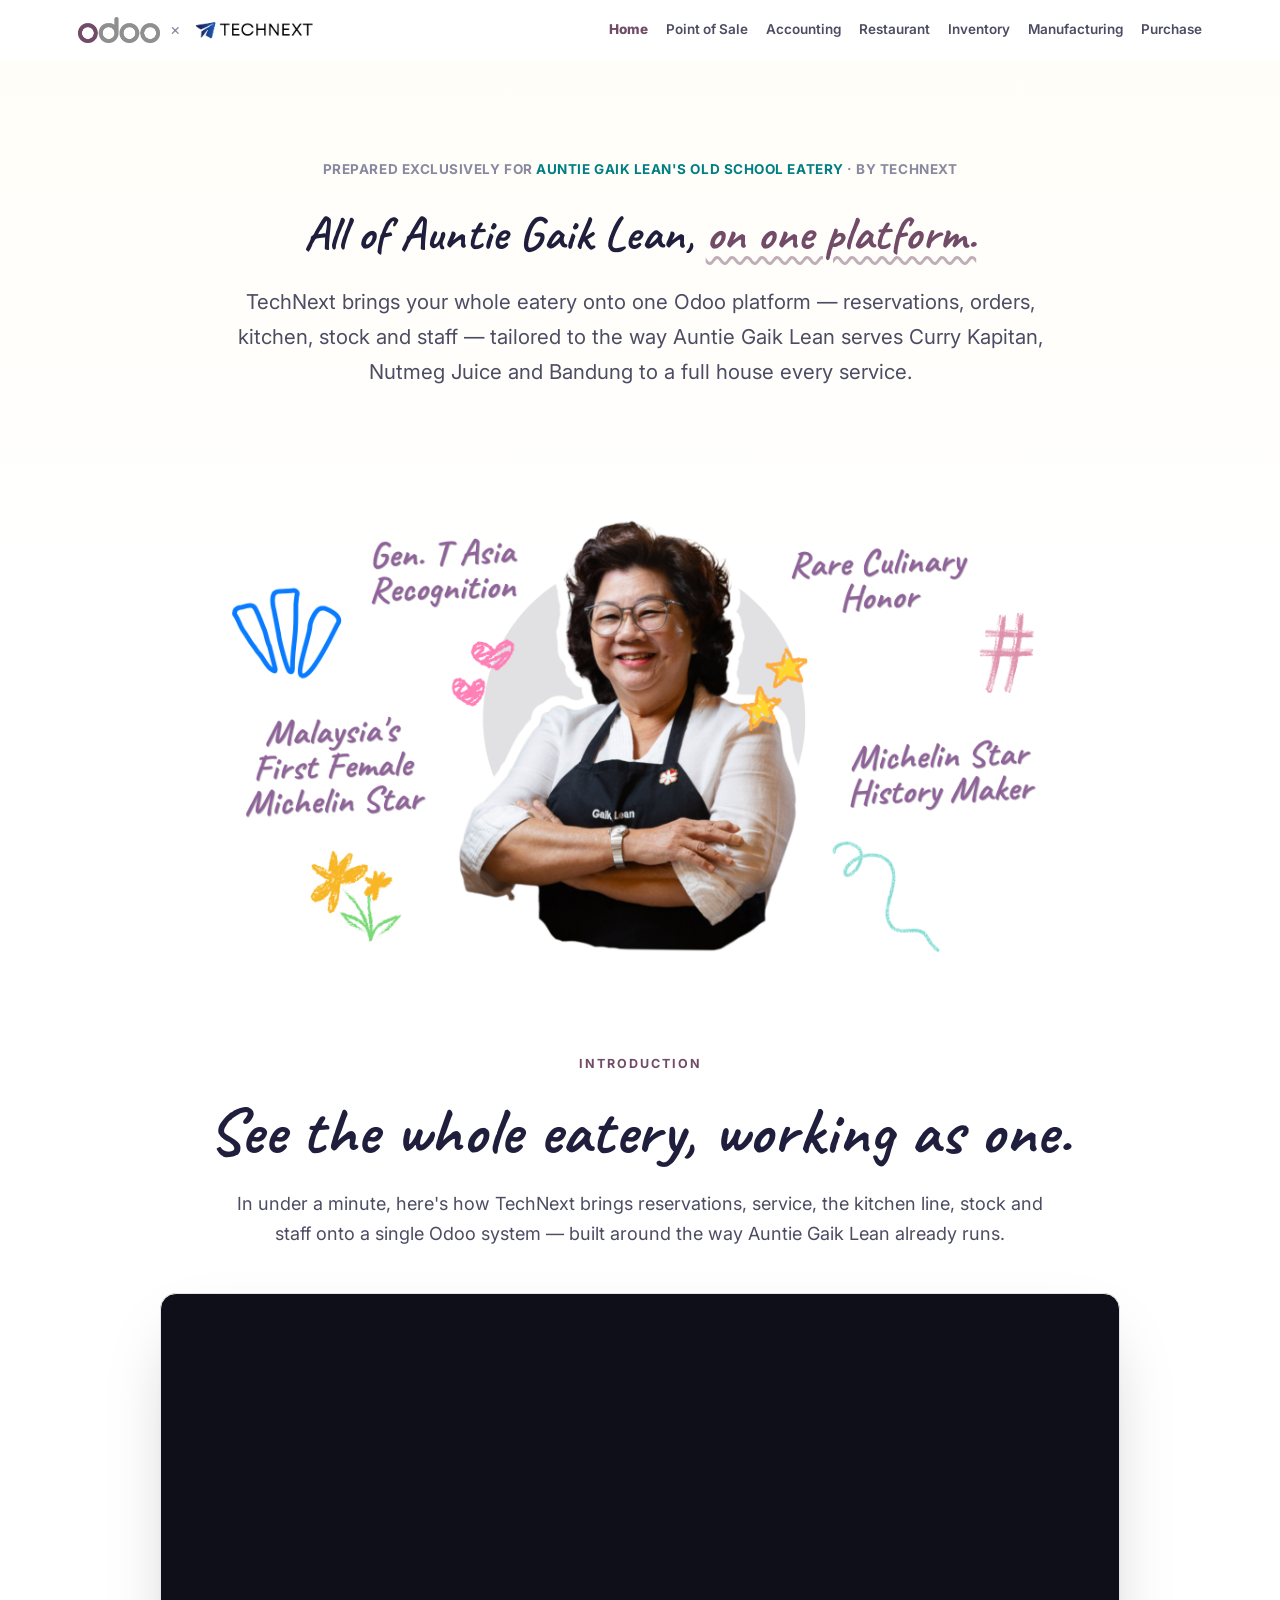
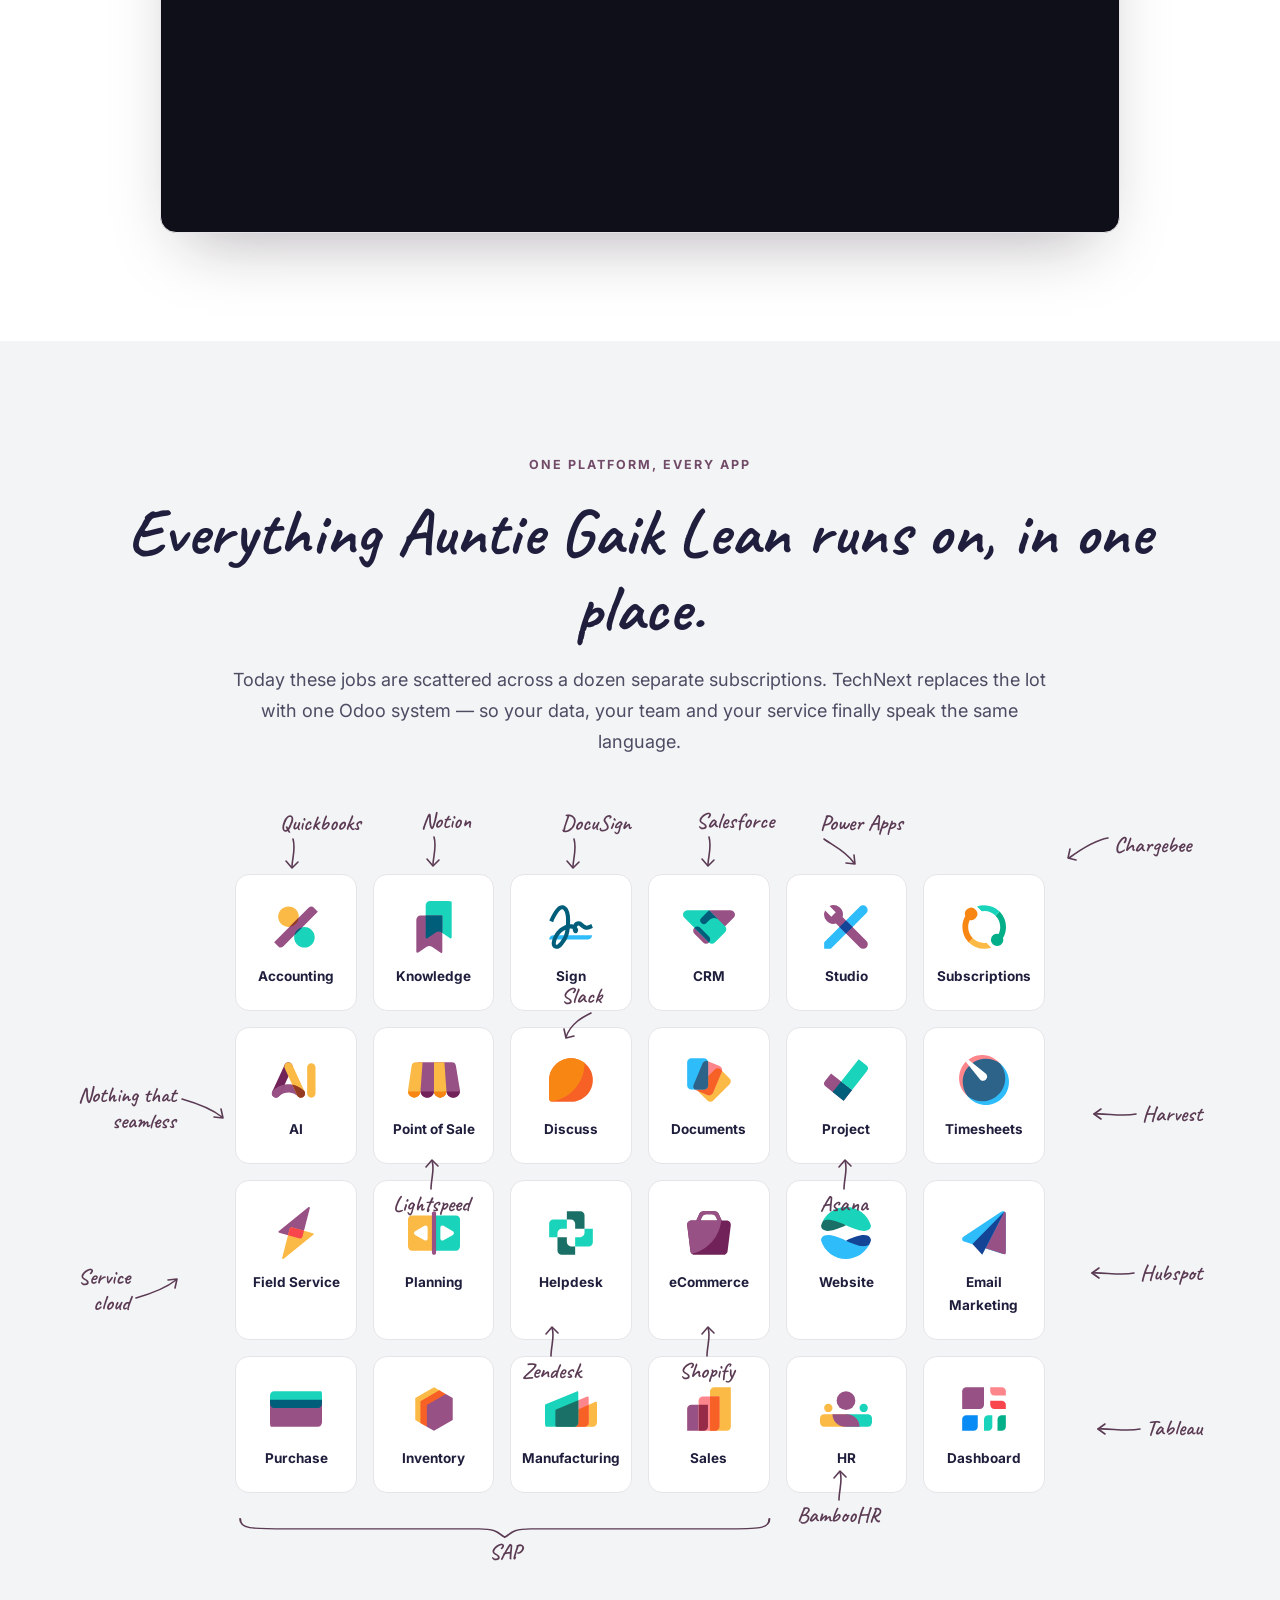
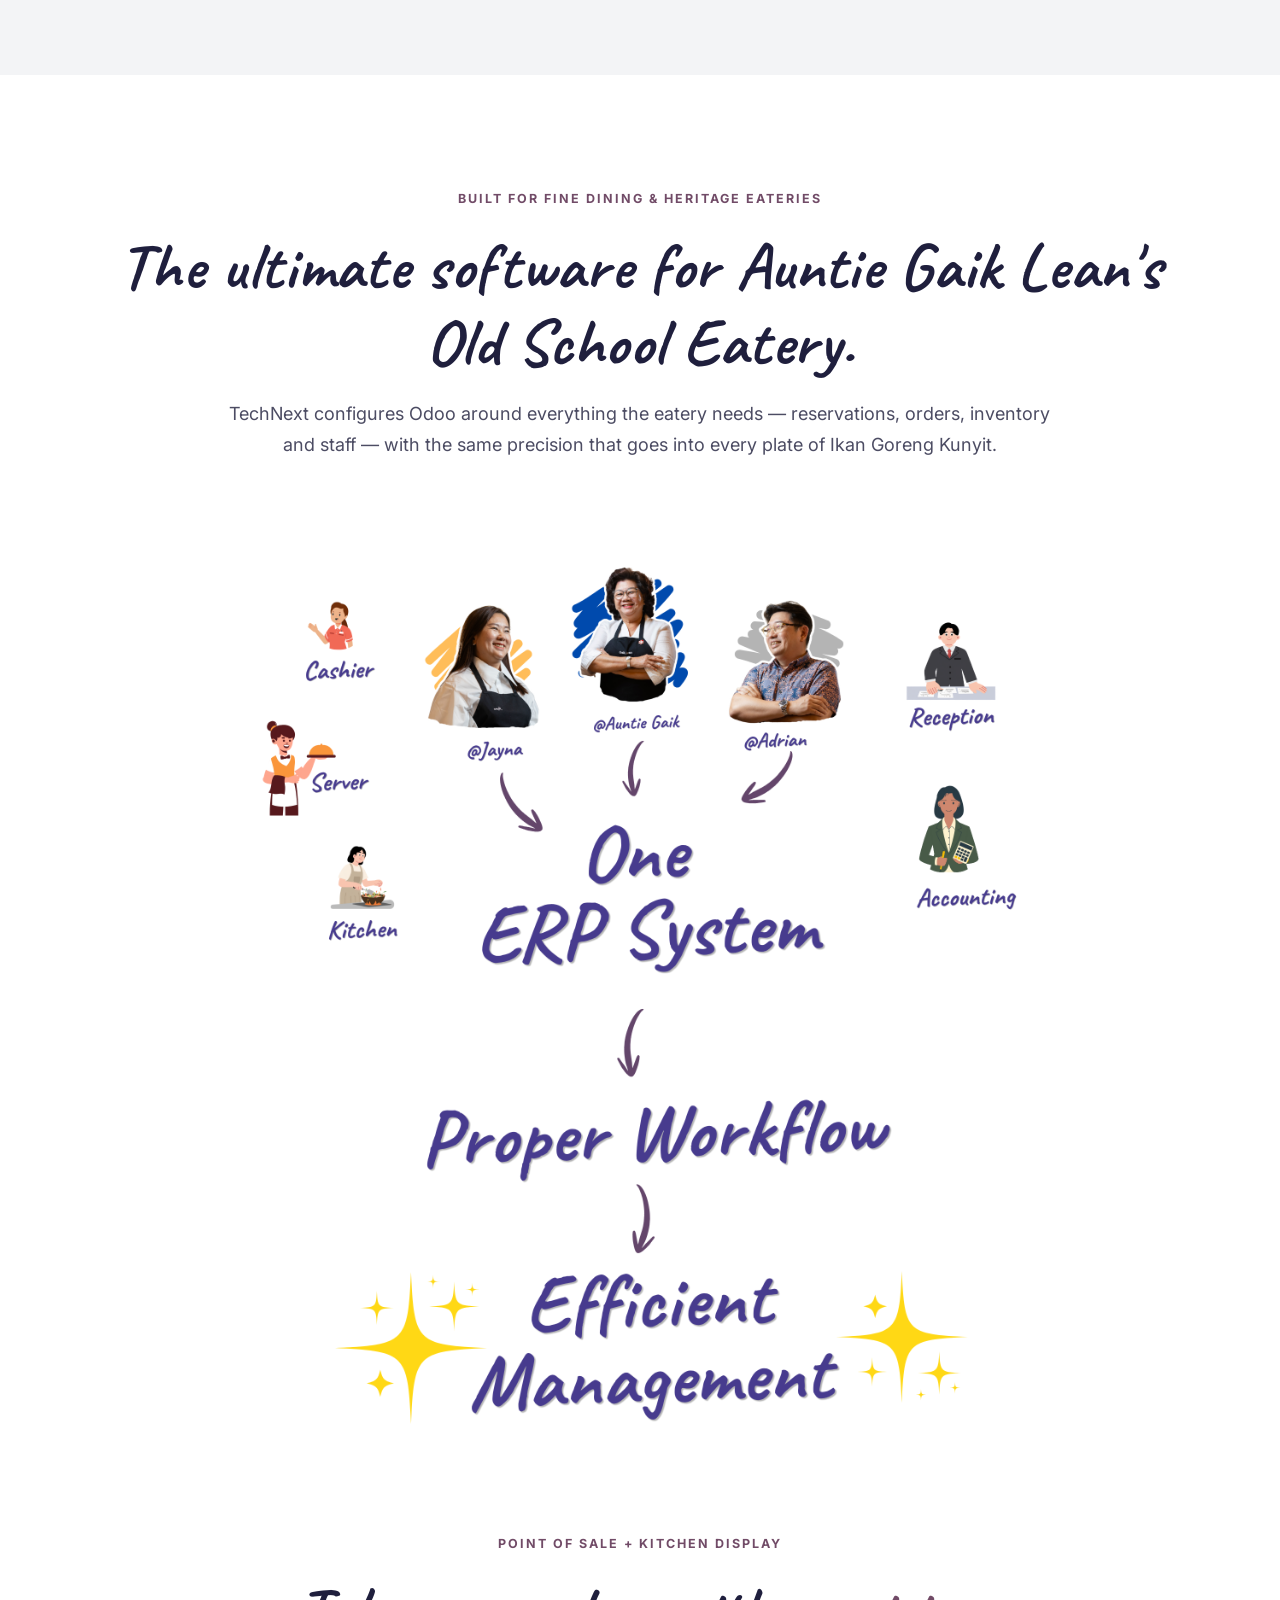
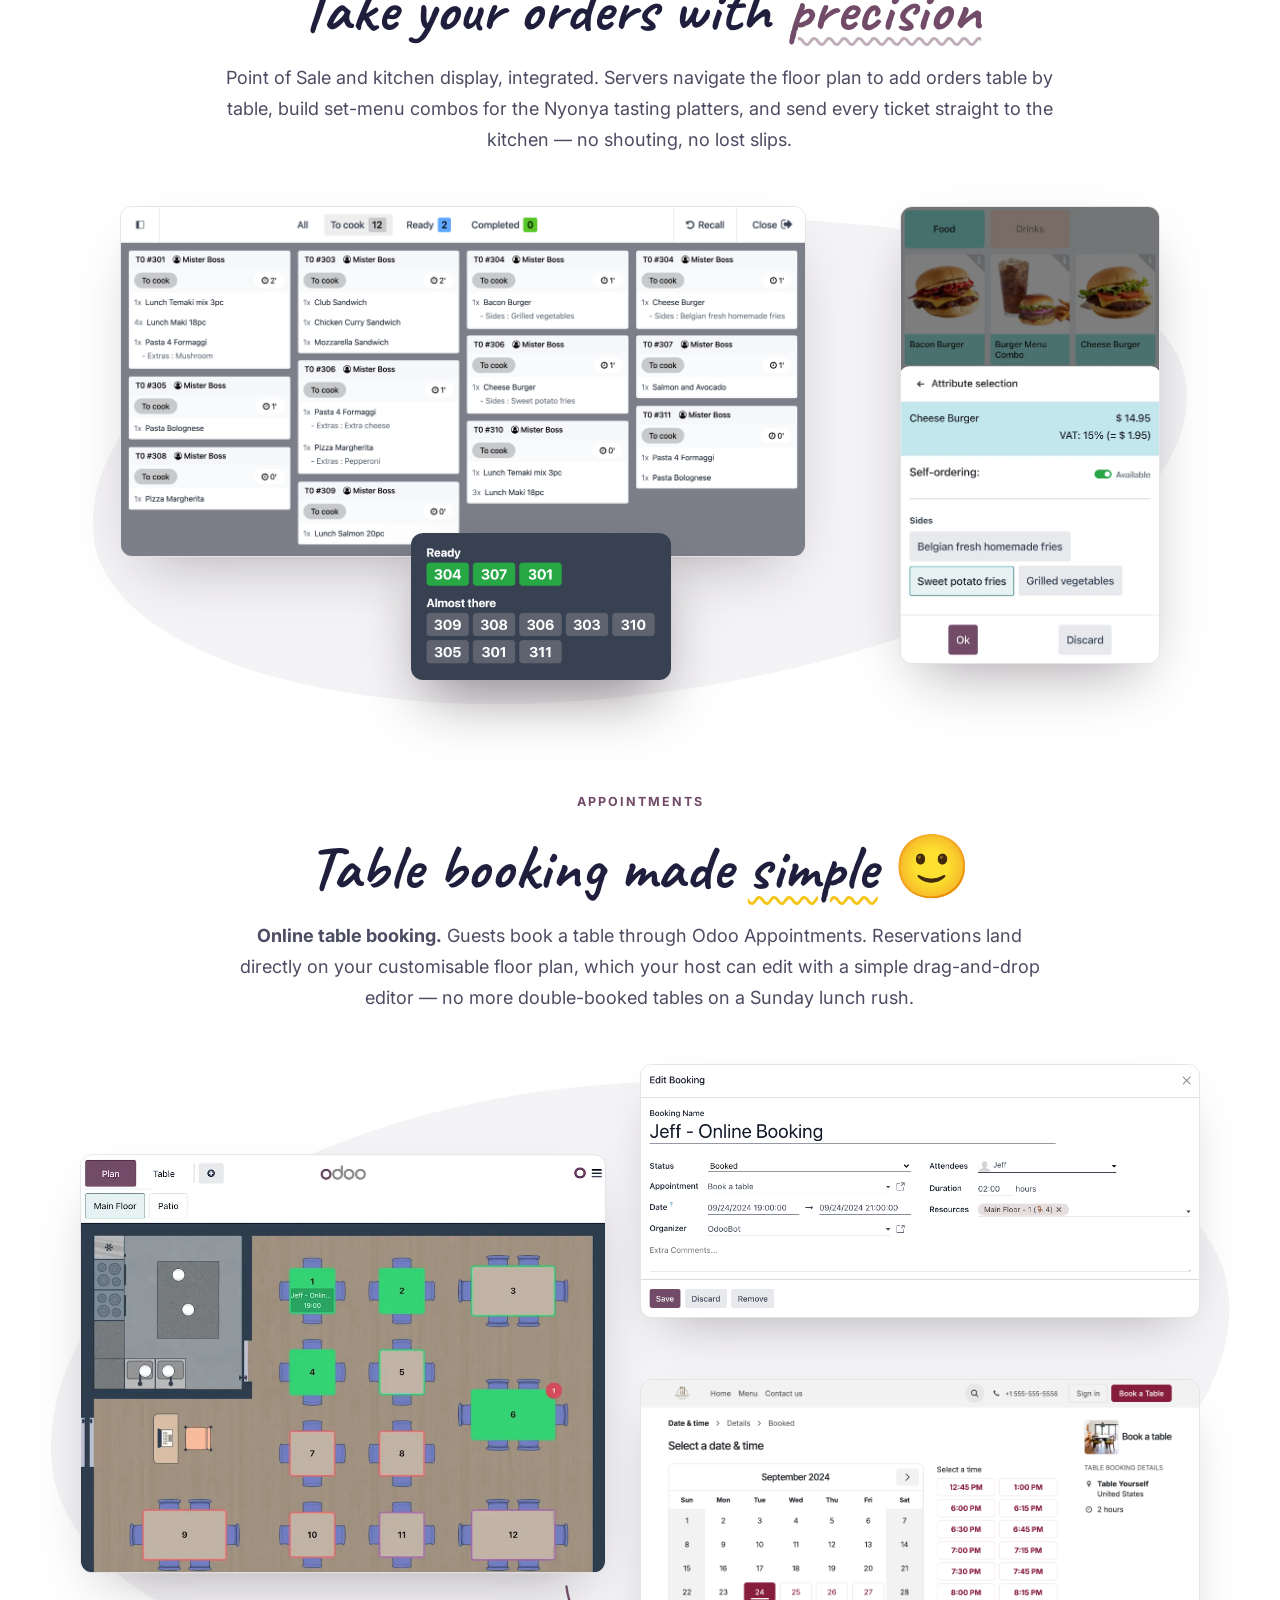
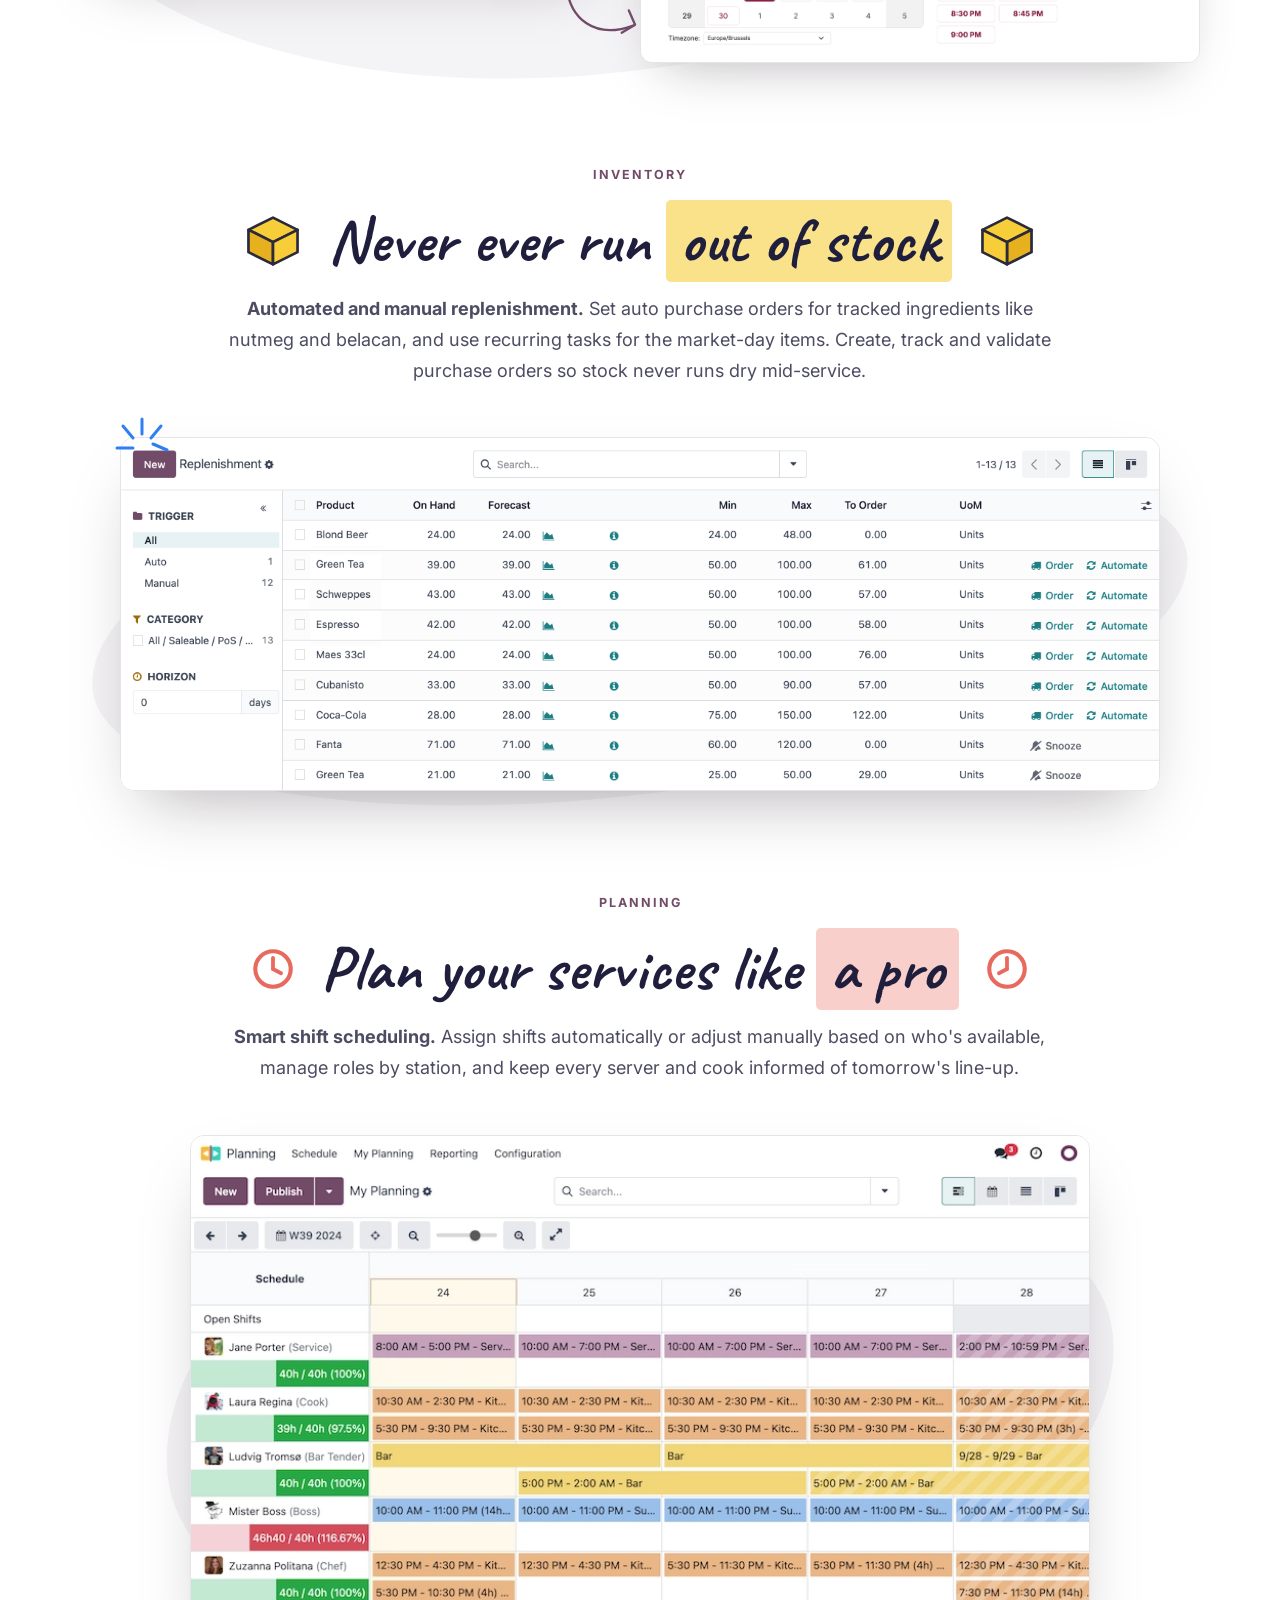
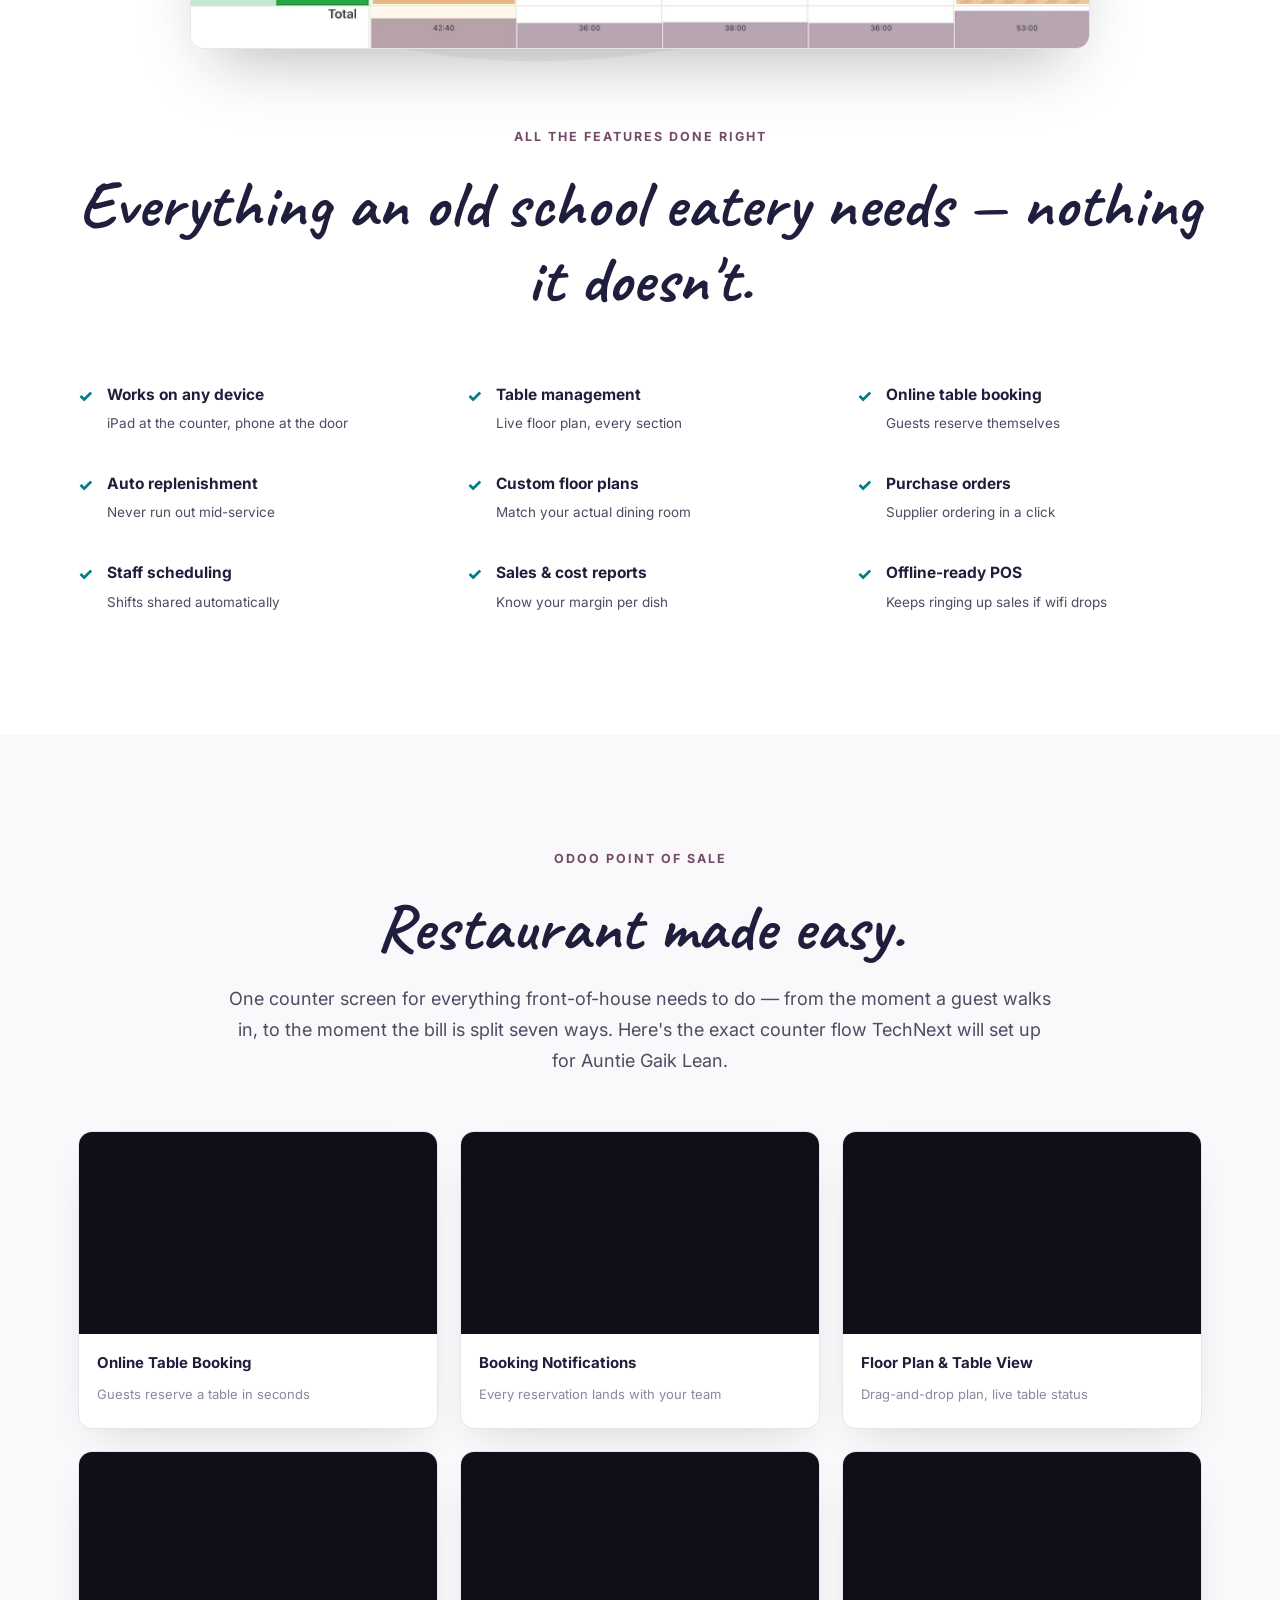
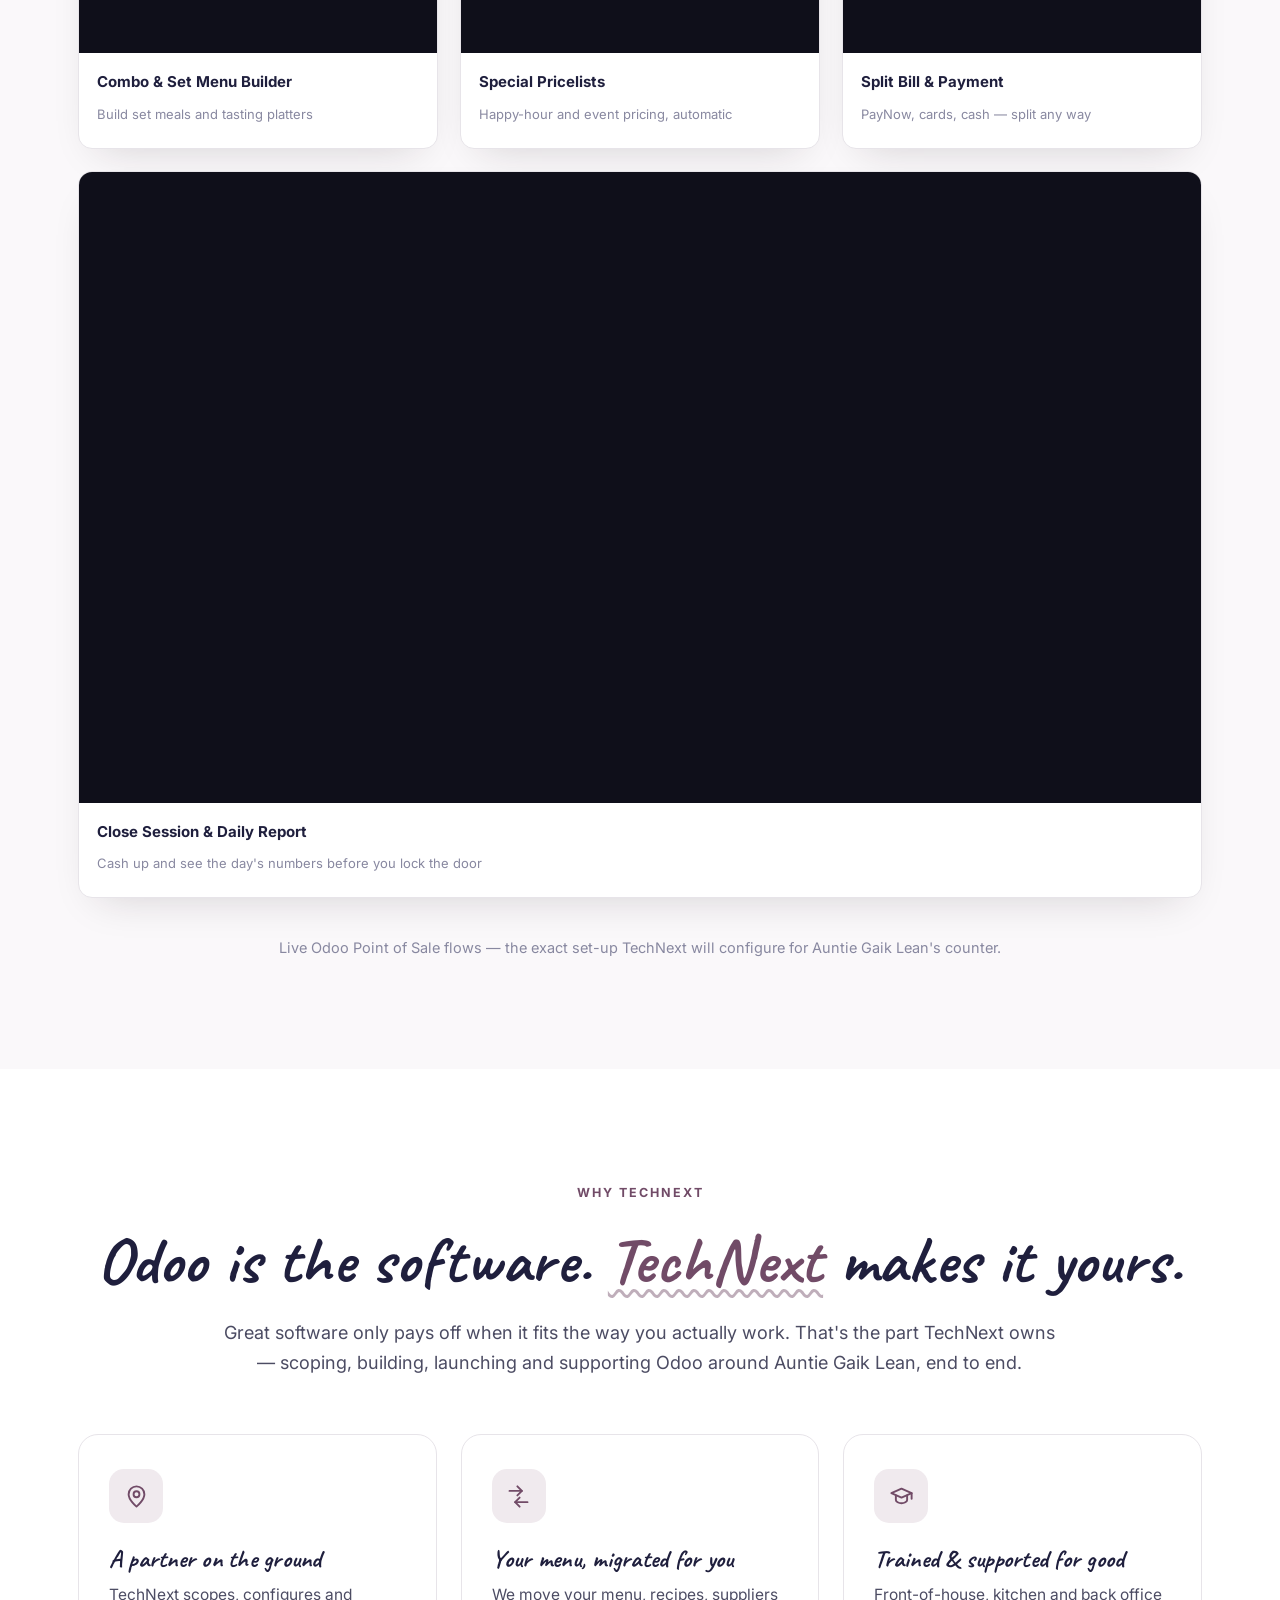
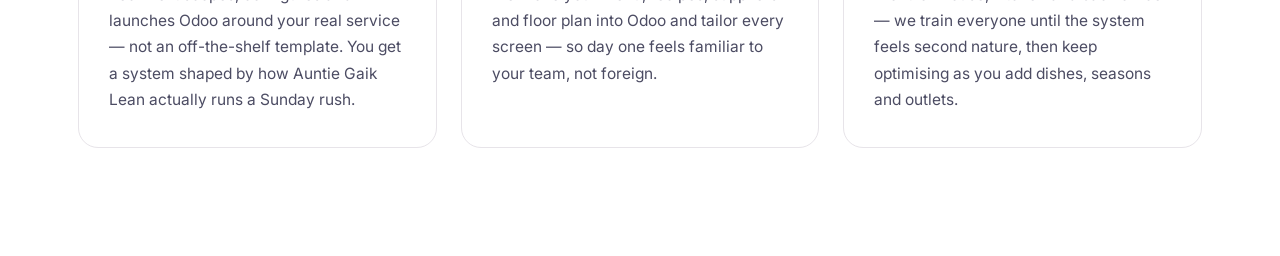
==== index.html @ 38722aa0 "Refine section placements to match odoo references - inventory: bigger picking illustrations; "Recei" ====
<!DOCTYPE html>
<html lang="en">
<head>
<meta charset="UTF-8"/>
<meta name="viewport" content="width=device-width, initial-scale=1.0"/>
<title>Auntie Gaik Lean, on Odoo — A TechNext Proposal</title>
<meta name="description" content="TechNext proposes running Auntie Gaik Lean's Old School Eatery on Odoo — reservations, POS, kitchen display, inventory, staff scheduling and accounting, on one platform."/>
<meta name="robots" content="noindex, nofollow"/>
<link rel="icon" href="data:image/svg+xml,<svg xmlns='http://www.w3.org/2000/svg' viewBox='0 0 32 32'><rect width='32' height='32' rx='6' fill='%23714B67'/><text x='16' y='22' font-size='18' font-family='sans-serif' fill='white' text-anchor='middle'>O</text></svg>">
<link rel="preconnect" href="https://fonts.googleapis.com"/>
<link rel="preconnect" href="https://fonts.gstatic.com" crossorigin/>
<link href="https://fonts.googleapis.com/css2?family=Inter:wght@400;500;600;700;800;900&family=Caveat:wght@400;600;700&display=swap" rel="stylesheet"/>
<link rel="stylesheet" href="odoo-replica.css?v=14"/>
</head>
<body>

<nav id="nav">
  <div class="nav-inner">
    <a href="#top" class="brand">
      <img class="brand-logo" src="img/logo/odoo_logo.png" alt="Odoo"/>
      <i>×</i>
      <img class="brand-logo brand-logo-tn" src="img/logo/technext_logo.png" alt="TechNext"/>
    </a>
    <div class="nav-links">
      <a href="index.html" class="active">Home</a>
      <a href="pos.html">Point of Sale</a>
      <a href="accounting.html">Accounting</a>
      <a href="restaurant.html">Restaurant</a>
      <a href="inventory.html">Inventory</a>
      <a href="manufacturing.html">Manufacturing</a>
      <a href="purchase.html">Purchase</a>
    </div>
  </div>
</nav>

<!-- ============ HERO (replica of odoo.com homepage hero) ============ -->
<header class="hero" id="top">
  <div class="container">
    <p class="prepared">Prepared exclusively for <b>Auntie Gaik Lean's Old School Eatery</b> · by TechNext</p>
    <h1>All of Auntie Gaik Lean, <span class="ink-purple">on one platform.</span></h1>
    <p class="lede">TechNext brings your whole eatery onto one Odoo platform — reservations, orders, kitchen, stock and staff — tailored to the way Auntie Gaik Lean serves Curry Kapitan, Nutmeg Juice and Bandung to a full house every service.</p>
    <div class="hero-portrait">
      <img src="img/intro/%40Jayna.png" alt="Auntie Gaik Lean — Malaysia's first female Michelin Star chef, a rare culinary honor and Gen. T Asia recognition"/>
    </div>
  </div>
</header>

<!-- ============ INTRODUCTION (autoplay video) ============ -->
<section class="intro-section" id="intro">
  <div class="container center">
    <span class="eyebrow">Introduction</span>
    <h2 class="section-h">See the whole eatery, working as one.</h2>
    <p class="section-sub center">In under a minute, here's how TechNext brings reservations, service, the kitchen line, stock and staff onto a single Odoo system — built around the way Auntie Gaik Lean already runs.</p>
    <div class="intro-video-wrap">
      <video class="pos-vid intro-video" src="video/intro.mp4" autoplay muted loop playsinline preload="metadata" aria-label="TechNext × Odoo introduction for Auntie Gaik Lean"></video>
    </div>
  </div>
</section>

<!-- ============ Odoo apps universe (own section) ============ -->
<section class="platform-apps" id="platform">
  <div class="container center">
    <span class="eyebrow">One platform, every app</span>
    <h2 class="section-h">Everything Auntie Gaik Lean runs on, in one place.</h2>
    <p class="section-sub center">Today these jobs are scattered across a dozen separate subscriptions. TechNext replaces the lot with one Odoo system — so your data, your team and your service finally speak the same language.</p>
    <div class="mega-universe">
      <!-- competitor annotations -->
      <div class="ann m-quickbooks" aria-hidden="true">
        <span class="ann-label">Quickbooks</span>
        <svg class="ann-arr" width="26" height="34" viewBox="0 0 26 34" fill="none"><path d="M13 2 C 16 12, 12 22, 12 30" stroke="currentColor" stroke-width="1.6" stroke-linecap="round"/><path d="M6 24 L12 31 L18 25" stroke="currentColor" stroke-width="1.6" stroke-linecap="round" stroke-linejoin="round"/></svg>
      </div>
      <div class="ann m-notion" aria-hidden="true">
        <span class="ann-label">Notion</span>
        <svg class="ann-arr" width="26" height="34" viewBox="0 0 26 34" fill="none"><path d="M13 2 C 16 12, 12 22, 12 30" stroke="currentColor" stroke-width="1.6" stroke-linecap="round"/><path d="M6 24 L12 31 L18 25" stroke="currentColor" stroke-width="1.6" stroke-linecap="round" stroke-linejoin="round"/></svg>
      </div>
      <div class="ann m-docusign" aria-hidden="true">
        <span class="ann-label">DocuSign</span>
        <svg class="ann-arr" width="26" height="34" viewBox="0 0 26 34" fill="none"><path d="M13 2 C 16 12, 12 22, 12 30" stroke="currentColor" stroke-width="1.6" stroke-linecap="round"/><path d="M6 24 L12 31 L18 25" stroke="currentColor" stroke-width="1.6" stroke-linecap="round" stroke-linejoin="round"/></svg>
      </div>
      <div class="ann m-salesforce" aria-hidden="true">
        <span class="ann-label">Salesforce</span>
        <svg class="ann-arr" width="26" height="34" viewBox="0 0 26 34" fill="none"><path d="M13 2 C 16 12, 12 22, 12 30" stroke="currentColor" stroke-width="1.6" stroke-linecap="round"/><path d="M6 24 L12 31 L18 25" stroke="currentColor" stroke-width="1.6" stroke-linecap="round" stroke-linejoin="round"/></svg>
      </div>
      <div class="ann m-powerapps" aria-hidden="true">
        <span class="ann-label">Power Apps</span>
        <svg class="ann-arr" width="40" height="34" viewBox="0 0 40 34" fill="none"><path d="M4 2 C 12 8, 26 14, 34 26" stroke="currentColor" stroke-width="1.6" stroke-linecap="round"/><path d="M26 26 L35 27 L34 18" stroke="currentColor" stroke-width="1.6" stroke-linecap="round" stroke-linejoin="round"/></svg>
      </div>
      <div class="ann m-chargebee" aria-hidden="true">
        <svg class="ann-arr" width="46" height="32" viewBox="0 0 46 32" fill="none"><path d="M44 6 C 32 8, 16 18, 5 26" stroke="currentColor" stroke-width="1.6" stroke-linecap="round"/><path d="M12 28 L4 26 L6 17" stroke="currentColor" stroke-width="1.6" stroke-linecap="round" stroke-linejoin="round"/></svg>
        <span class="ann-label">Chargebee</span>
      </div>

      <div class="ann m-seamless" aria-hidden="true">
        <span class="ann-label">Nothing that<br>seamless</span>
        <svg class="ann-arr" width="46" height="30" viewBox="0 0 46 30" fill="none"><path d="M2 6 C 16 10, 32 16, 42 24" stroke="currentColor" stroke-width="1.6" stroke-linecap="round"/><path d="M34 24 L43 25 L41 16" stroke="currentColor" stroke-width="1.6" stroke-linecap="round" stroke-linejoin="round"/></svg>
      </div>
      <div class="ann m-servicecloud" aria-hidden="true">
        <span class="ann-label">Service<br>cloud</span>
        <svg class="ann-arr" width="46" height="28" viewBox="0 0 46 28" fill="none"><path d="M2 22 C 16 18, 32 12, 42 4" stroke="currentColor" stroke-width="1.6" stroke-linecap="round"/><path d="M34 4 L43 3 L41 12" stroke="currentColor" stroke-width="1.6" stroke-linecap="round" stroke-linejoin="round"/></svg>
      </div>

      <div class="ann m-harvest" aria-hidden="true">
        <svg class="ann-arr" width="46" height="26" viewBox="0 0 46 26" fill="none"><path d="M44 13 C 30 16, 14 12, 2 13" stroke="currentColor" stroke-width="1.6" stroke-linecap="round"/><path d="M9 8 L2 13 L9 18" stroke="currentColor" stroke-width="1.6" stroke-linecap="round" stroke-linejoin="round"/></svg>
        <span class="ann-label">Harvest</span>
      </div>
      <div class="ann m-hubspot" aria-hidden="true">
        <svg class="ann-arr" width="46" height="26" viewBox="0 0 46 26" fill="none"><path d="M44 13 C 30 16, 14 12, 2 13" stroke="currentColor" stroke-width="1.6" stroke-linecap="round"/><path d="M9 8 L2 13 L9 18" stroke="currentColor" stroke-width="1.6" stroke-linecap="round" stroke-linejoin="round"/></svg>
        <span class="ann-label">Hubspot</span>
      </div>
      <div class="ann m-tableau" aria-hidden="true">
        <svg class="ann-arr" width="46" height="26" viewBox="0 0 46 26" fill="none"><path d="M44 13 C 30 16, 14 12, 2 13" stroke="currentColor" stroke-width="1.6" stroke-linecap="round"/><path d="M9 8 L2 13 L9 18" stroke="currentColor" stroke-width="1.6" stroke-linecap="round" stroke-linejoin="round"/></svg>
        <span class="ann-label">Tableau</span>
      </div>

      <div class="ann m-slack" aria-hidden="true">
        <span class="ann-label">Slack</span>
        <svg class="ann-arr" width="34" height="34" viewBox="0 0 34 34" fill="none"><path d="M30 4 C 22 8, 10 14, 5 28" stroke="currentColor" stroke-width="1.6" stroke-linecap="round"/><path d="M3 20 L5 29 L13 27" stroke="currentColor" stroke-width="1.6" stroke-linecap="round" stroke-linejoin="round"/></svg>
      </div>
      <div class="ann m-lightspeed" aria-hidden="true">
        <svg class="ann-arr" width="30" height="34" viewBox="0 0 30 34" fill="none"><path d="M15 32 C 15 22, 19 12, 16 4" stroke="currentColor" stroke-width="1.6" stroke-linecap="round"/><path d="M10 10 L16 3 L22 9" stroke="currentColor" stroke-width="1.6" stroke-linecap="round" stroke-linejoin="round"/></svg>
        <span class="ann-label">Lightspeed</span>
      </div>
      <div class="ann m-asana" aria-hidden="true">
        <svg class="ann-arr" width="30" height="34" viewBox="0 0 30 34" fill="none"><path d="M15 32 C 15 22, 19 12, 16 4" stroke="currentColor" stroke-width="1.6" stroke-linecap="round"/><path d="M10 10 L16 3 L22 9" stroke="currentColor" stroke-width="1.6" stroke-linecap="round" stroke-linejoin="round"/></svg>
        <span class="ann-label">Asana</span>
      </div>
      <div class="ann m-zendesk" aria-hidden="true">
        <svg class="ann-arr" width="30" height="34" viewBox="0 0 30 34" fill="none"><path d="M15 32 C 15 22, 19 12, 16 4" stroke="currentColor" stroke-width="1.6" stroke-linecap="round"/><path d="M10 10 L16 3 L22 9" stroke="currentColor" stroke-width="1.6" stroke-linecap="round" stroke-linejoin="round"/></svg>
        <span class="ann-label">Zendesk</span>
      </div>
      <div class="ann m-shopify" aria-hidden="true">
        <svg class="ann-arr" width="30" height="34" viewBox="0 0 30 34" fill="none"><path d="M15 32 C 15 22, 19 12, 16 4" stroke="currentColor" stroke-width="1.6" stroke-linecap="round"/><path d="M10 10 L16 3 L22 9" stroke="currentColor" stroke-width="1.6" stroke-linecap="round" stroke-linejoin="round"/></svg>
        <span class="ann-label">Shopify</span>
      </div>

      <div class="ann m-bamboohr" aria-hidden="true">
        <svg class="ann-arr" width="30" height="34" viewBox="0 0 30 34" fill="none"><path d="M15 32 C 15 22, 19 12, 16 4" stroke="currentColor" stroke-width="1.6" stroke-linecap="round"/><path d="M10 10 L16 3 L22 9" stroke="currentColor" stroke-width="1.6" stroke-linecap="round" stroke-linejoin="round"/></svg>
        <span class="ann-label">BambooHR</span>
      </div>
      <div class="ann m-sap" aria-hidden="true">
        <svg class="sap-brace" viewBox="0 0 420 26" fill="none" preserveAspectRatio="none"><path d="M4 2 C 4 14, 12 14, 40 14 L 190 14 C 205 14, 205 20, 210 24 C 215 20, 215 14, 230 14 L 380 14 C 408 14, 416 14, 416 2" stroke="currentColor" stroke-width="1.6" stroke-linecap="round"/></svg>
        <span class="ann-label">SAP</span>
      </div>

      <!-- 24 Odoo apps -->
      <div class="mega-grid">
        <div class="app-tile"><img src="img/odoo-live/icons/accountant.svg" alt=""/><span>Accounting</span></div>
        <div class="app-tile"><img src="img/odoo-live/icons/knowledge.svg" alt=""/><span>Knowledge</span></div>
        <div class="app-tile"><img src="img/odoo-live/icons/sign.svg" alt=""/><span>Sign</span></div>
        <div class="app-tile"><img src="img/odoo-live/icons/crm.svg" alt=""/><span>CRM</span></div>
        <div class="app-tile"><img src="img/odoo-live/icons/web_studio.svg" alt=""/><span>Studio</span></div>
        <div class="app-tile"><img src="img/odoo-live/icons/sale_subscription.svg" alt=""/><span>Subscriptions</span></div>

        <div class="app-tile"><img src="img/odoo-live/icons/ai_app.svg" alt=""/><span>AI</span></div>
        <div class="app-tile"><img src="img/odoo-live/icons/point_of_sale.svg" alt=""/><span>Point of Sale</span></div>
        <div class="app-tile"><img src="img/odoo-live/icons/mail.svg" alt=""/><span>Discuss</span></div>
        <div class="app-tile"><img src="img/odoo-live/icons/documents.svg" alt=""/><span>Documents</span></div>
        <div class="app-tile"><img src="img/odoo-live/icons/project.svg" alt=""/><span>Project</span></div>
        <div class="app-tile"><img src="img/odoo-live/icons/hr_timesheet.svg" alt=""/><span>Timesheets</span></div>

        <div class="app-tile"><img src="img/odoo-live/icons/industry_fsm.svg" alt=""/><span>Field Service</span></div>
        <div class="app-tile"><img src="img/odoo-live/icons/planning.svg" alt=""/><span>Planning</span></div>
        <div class="app-tile"><img src="img/odoo-live/icons/helpdesk.svg" alt=""/><span>Helpdesk</span></div>
        <div class="app-tile"><img src="img/odoo-live/icons/website_sale.svg" alt=""/><span>eCommerce</span></div>
        <div class="app-tile"><img src="img/odoo-live/icons/website.svg" alt=""/><span>Website</span></div>
        <div class="app-tile"><img src="img/odoo-live/icons/mass_mailing.svg" alt=""/><span>Email Marketing</span></div>

        <div class="app-tile"><img src="img/odoo-live/icons/purchase.svg" alt=""/><span>Purchase</span></div>
        <div class="app-tile"><img src="img/odoo-live/icons/stock.svg" alt=""/><span>Inventory</span></div>
        <div class="app-tile"><img src="img/odoo-live/icons/mrp.svg" alt=""/><span>Manufacturing</span></div>
        <div class="app-tile"><img src="img/odoo-live/icons/sale.svg" alt=""/><span>Sales</span></div>
        <div class="app-tile"><img src="img/odoo-live/icons/hr.svg" alt=""/><span>HR</span></div>
        <div class="app-tile"><img src="img/odoo-live/icons/spreadsheet_dashboard.svg" alt=""/><span>Dashboard</span></div>
      </div>
    </div>
  </div>
</section>

<!-- ============ INDUSTRY FEATURE ROWS (replica of odoo.com/industries/fine-dining-restaurant) ============ -->
<section id="industry">
  <div class="container">
    <div class="center" style="margin-bottom:64px">
      <span class="eyebrow">Built for fine dining &amp; heritage eateries</span>
      <h2 class="section-h">The ultimate software for Auntie Gaik Lean's Old School Eatery.</h2>
      <p class="section-sub center">TechNext configures Odoo around everything the eatery needs — reservations, orders, inventory and staff — with the same precision that goes into every plate of Ikan Goreng Kunyit.</p>
    </div>

    <div class="intro-figures">
      <figure class="intro-frame"><img src="img/IMAGE%20NEW/2.png?v=3" alt="Every role — cashier, server, kitchen, reception, accounting and the owners — feeds into one ERP system"/></figure>
      <figure class="intro-frame"><img src="img/IMAGE%20NEW/3.png?v=2" alt="Proper workflow leads to efficient management"/></figure>
    </div>
  </div>

  <div class="container center pos-orders">
    <span class="eyebrow">Point of Sale + Kitchen Display</span>
    <h2>Take your orders with <span class="ink-purple">precision</span></h2>
    <p class="section-sub center">Point of Sale and kitchen display, integrated. Servers navigate the floor plan to add orders table by table, build set-menu combos for the Nyonya tasting platters, and send every ticket straight to the kitchen — no shouting, no lost slips.</p>
    <div class="pos-showcase">
      <img class="pos-main" src="img/odoo-live/take-orders-3.webp" alt="Odoo kitchen display showing live order tickets"/>
      <img class="pos-side" src="img/odoo-live/take-orders-1.webp" alt="Odoo self-ordering attribute selection screen"/>
      <img class="pos-float" src="img/odoo-live/take-orders-2.webp" alt="Odoo order status board — ready and almost there"/>
    </div>
  </div>

  <div class="container center tb-feature">
    <span class="eyebrow">Appointments</span>
    <h2>Table booking made <span class="ink-yellow">simple</span> 🙂</h2>
    <p class="section-sub center"><b>Online table booking.</b> Guests book a table through Odoo Appointments. Reservations land directly on your customisable floor plan, which your host can edit with a simple drag-and-drop editor — no more double-booked tables on a Sunday lunch rush.</p>
    <div class="tb-showcase">
      <img class="tb-plan" src="img/odoo-live/table-booking.webp" alt="Odoo floor plan showing reserved tables"/>
      <img class="tb-edit" src="img/odoo-live/table-booking-1.webp" alt="Odoo Edit Booking dialog"/>
      <img class="tb-cal" src="img/odoo-live/table-booking-2.webp" alt="Odoo online booking — select a date and time"/>
      <svg class="tb-arrow" viewBox="0 0 92 72" fill="none" stroke="currentColor" stroke-width="2.6" stroke-linecap="round" stroke-linejoin="round" aria-hidden="true">
        <path d="M5 6 C 9 42, 36 66, 80 50"/>
        <path d="M67 58 L 82 49 L 75 33"/>
      </svg>
    </div>
  </div>

  <div class="container center inv-feature">
    <span class="eyebrow">Inventory</span>
    <h2 class="inv-head">
      <svg class="inv-ic" viewBox="0 0 52 50" fill="none" aria-hidden="true">
        <path d="M26 4 L48 15 L26 26 L4 15 Z" fill="#F7CE3A" stroke="#2A2A3A" stroke-width="2.4" stroke-linejoin="round"/>
        <path d="M4 15 L4 35 L26 46 L26 26 Z" fill="#E6B01F" stroke="#2A2A3A" stroke-width="2.4" stroke-linejoin="round"/>
        <path d="M48 15 L48 35 L26 46 L26 26 Z" fill="#F7CE3A" stroke="#2A2A3A" stroke-width="2.4" stroke-linejoin="round"/>
      </svg>
      <span>Never ever run <span class="mark-yellow">out of stock</span></span>
      <svg class="inv-ic flip" viewBox="0 0 52 50" fill="none" aria-hidden="true">
        <path d="M26 4 L48 15 L26 26 L4 15 Z" fill="#F7CE3A" stroke="#2A2A3A" stroke-width="2.4" stroke-linejoin="round"/>
        <path d="M4 15 L4 35 L26 46 L26 26 Z" fill="#E6B01F" stroke="#2A2A3A" stroke-width="2.4" stroke-linejoin="round"/>
        <path d="M48 15 L48 35 L26 46 L26 26 Z" fill="#F7CE3A" stroke="#2A2A3A" stroke-width="2.4" stroke-linejoin="round"/>
      </svg>
    </h2>
    <p class="section-sub center"><b>Automated and manual replenishment.</b> Set auto purchase orders for tracked ingredients like nutmeg and belacan, and use recurring tasks for the market-day items. Create, track and validate purchase orders so stock never runs dry mid-service.</p>
    <div class="inv-showcase">
      <svg class="inv-spark" viewBox="0 0 60 60" fill="none" stroke="currentColor" stroke-width="3" stroke-linecap="round" aria-hidden="true">
        <path d="M30 6 V21"/>
        <path d="M11 13 L21 25"/>
        <path d="M5 35 H21"/>
        <path d="M49 13 L39 25"/>
        <path d="M55 37 L41 31"/>
      </svg>
      <img src="img/odoo-live/inventory.webp" alt="Odoo replenishment dashboard showing on-hand, forecast and reorder levels"/>
    </div>
  </div>

  <div class="container center plan-feature">
    <span class="eyebrow">Planning</span>
    <h2 class="plan-head">
      <svg class="plan-ic" viewBox="0 0 44 44" fill="none" stroke="currentColor" aria-hidden="true">
        <circle cx="22" cy="22" r="15" fill="#fff" stroke-width="3.5"/>
        <path d="M22 22 V12.5" stroke-width="3.2" stroke-linecap="round"/>
        <path d="M22 22 L28.8 25.6" stroke-width="3.2" stroke-linecap="round"/>
      </svg>
      <span>Plan your services like <span class="mark-coral">a pro</span></span>
      <svg class="plan-ic flip" viewBox="0 0 44 44" fill="none" stroke="currentColor" aria-hidden="true">
        <circle cx="22" cy="22" r="15" fill="#fff" stroke-width="3.5"/>
        <path d="M22 22 V12.5" stroke-width="3.2" stroke-linecap="round"/>
        <path d="M22 22 L28.8 25.6" stroke-width="3.2" stroke-linecap="round"/>
      </svg>
    </h2>
    <p class="section-sub center"><b>Smart shift scheduling.</b> Assign shifts automatically or adjust manually based on who's available, manage roles by station, and keep every server and cook informed of tomorrow's line-up.</p>
    <div class="plan-showcase">
      <img src="img/odoo-live/staff-scheduling.webp" alt="Odoo staff planning gantt for the week"/>
    </div>
  </div>

  <div class="container center feature-list-wrap">
    <span class="eyebrow">All the features done right</span>
    <h2 class="section-h">Everything an old school eatery needs — nothing it doesn't.</h2>
    <div class="check-grid">
      <div class="check-item">✓<div><b>Works on any device</b><span>iPad at the counter, phone at the door</span></div></div>
      <div class="check-item">✓<div><b>Table management</b><span>Live floor plan, every section</span></div></div>
      <div class="check-item">✓<div><b>Online table booking</b><span>Guests reserve themselves</span></div></div>
      <div class="check-item">✓<div><b>Auto replenishment</b><span>Never run out mid-service</span></div></div>
      <div class="check-item">✓<div><b>Custom floor plans</b><span>Match your actual dining room</span></div></div>
      <div class="check-item">✓<div><b>Purchase orders</b><span>Supplier ordering in a click</span></div></div>
      <div class="check-item">✓<div><b>Staff scheduling</b><span>Shifts shared automatically</span></div></div>
      <div class="check-item">✓<div><b>Sales &amp; cost reports</b><span>Know your margin per dish</span></div></div>
      <div class="check-item">✓<div><b>Offline-ready POS</b><span>Keeps ringing up sales if wifi drops</span></div></div>
    </div>
  </div>
</section>

<!-- ============ RESTAURANT MADE EASY — POS section (new, 7 placeholders) ============ -->
<section class="pos-section" id="pos">
  <div class="container">
    <div class="center" style="margin-bottom:20px">
      <span class="eyebrow">Odoo Point of Sale</span>
      <h2 class="section-h">Restaurant made easy.</h2>
      <p class="section-sub center">One counter screen for everything front-of-house needs to do — from the moment a guest walks in, to the moment the bill is split seven ways. Here's the exact counter flow TechNext will set up for Auntie Gaik Lean.</p>
    </div>

    <div class="pos-grid">
      <figure class="pos-card">
        <video class="pos-vid" src="video/online%20table%20booking.mp4" muted loop playsinline preload="metadata" aria-label="Online table booking demo"></video>
        <figcaption><b>Online Table Booking</b><span>Guests reserve a table in seconds</span></figcaption>
      </figure>
      <figure class="pos-card">
        <video class="pos-vid" src="video/table%20booking%20notification.mp4" muted loop playsinline preload="metadata" aria-label="Table booking notification demo"></video>
        <figcaption><b>Booking Notifications</b><span>Every reservation lands with your team</span></figcaption>
      </figure>
      <figure class="pos-card">
        <video class="pos-vid" src="video/responsive%20flor%20plan.mp4" muted loop playsinline preload="metadata" aria-label="Responsive floor plan demo"></video>
        <figcaption><b>Floor Plan &amp; Table View</b><span>Drag-and-drop plan, live table status</span></figcaption>
      </figure>
      <figure class="pos-card">
        <video class="pos-vid" src="video/product%20combo.mp4" muted loop playsinline preload="metadata" aria-label="Product combo builder demo"></video>
        <figcaption><b>Combo &amp; Set Menu Builder</b><span>Build set meals and tasting platters</span></figcaption>
      </figure>
      <figure class="pos-card">
        <video class="pos-vid" src="video/special%20pricelist.mp4" muted loop playsinline preload="metadata" aria-label="Special pricelist demo"></video>
        <figcaption><b>Special Pricelists</b><span>Happy-hour and event pricing, automatic</span></figcaption>
      </figure>
      <figure class="pos-card">
        <video class="pos-vid" src="video/split%20bill.mp4" muted loop playsinline preload="metadata" aria-label="Split bill demo"></video>
        <figcaption><b>Split Bill &amp; Payment</b><span>PayNow, cards, cash — split any way</span></figcaption>
      </figure>
      <figure class="pos-card pos-card-wide">
        <video class="pos-vid" src="video/close%20session.mp4" muted loop playsinline preload="metadata" aria-label="Close session and daily report demo"></video>
        <figcaption><b>Close Session &amp; Daily Report</b><span>Cash up and see the day's numbers before you lock the door</span></figcaption>
      </figure>
    </div>
    <p class="apps-note">Live Odoo Point of Sale flows — the exact set-up TechNext will configure for Auntie Gaik Lean's counter.</p>
  </div>
</section>

<!-- ============ WHY TECHNEXT (the implementation partner's value) ============ -->
<section class="why" id="why">
  <div class="container">
    <div class="center" style="margin-bottom:56px">
      <span class="eyebrow">Why TechNext</span>
      <h2 class="section-h">Odoo is the software. <span class="ink-purple">TechNext</span> makes it yours.</h2>
      <p class="section-sub center">Great software only pays off when it fits the way you actually work. That's the part TechNext owns — scoping, building, launching and supporting Odoo around Auntie Gaik Lean, end to end.</p>
    </div>
    <div class="why-grid">
      <div class="why-card">
        <span class="why-ic" aria-hidden="true">
          <svg viewBox="0 0 24 24" fill="none" stroke="currentColor" stroke-width="1.7" stroke-linecap="round" stroke-linejoin="round"><path d="M12 21s7-5.7 7-11a7 7 0 1 0-14 0c0 5.3 7 11 7 11z"/><circle cx="12" cy="10" r="2.6"/></svg>
        </span>
        <h3>A partner on the ground</h3>
        <p>TechNext scopes, configures and launches Odoo around your real service — not an off-the-shelf template. You get a system shaped by how Auntie Gaik Lean actually runs a Sunday rush.</p>
      </div>
      <div class="why-card">
        <span class="why-ic" aria-hidden="true">
          <svg viewBox="0 0 24 24" fill="none" stroke="currentColor" stroke-width="1.7" stroke-linecap="round" stroke-linejoin="round"><path d="M4 7h11"/><path d="M11 3l4 4-4 4"/><path d="M20 17H9"/><path d="M13 13l-4 4 4 4"/></svg>
        </span>
        <h3>Your menu, migrated for you</h3>
        <p>We move your menu, recipes, suppliers and floor plan into Odoo and tailor every screen — so day one feels familiar to your team, not foreign.</p>
      </div>
      <div class="why-card">
        <span class="why-ic" aria-hidden="true">
          <svg viewBox="0 0 24 24" fill="none" stroke="currentColor" stroke-width="1.7" stroke-linecap="round" stroke-linejoin="round"><path d="M3 9l9-4 9 4-9 4-9-4z"/><path d="M7 11v4c0 1.6 2.5 3 5 3s5-1.4 5-3v-4"/><path d="M21 9v5"/></svg>
        </span>
        <h3>Trained &amp; supported for good</h3>
        <p>Front-of-house, kitchen and back office — we train everyone until the system feels second nature, then keep optimising as you add dishes, seasons and outlets.</p>
      </div>
    </div>
  </div>
</section>

<!-- ============ Floating video preview modal ============ -->
<div class="video-modal" id="video-modal" aria-hidden="true">
  <button class="video-modal-close" id="video-modal-close" aria-label="Close preview">&times;</button>
  <div class="video-modal-inner">
    <video id="video-modal-player" controls playsinline></video>
  </div>
</div>

<script src="odoo-replica.js?v=14"></script>
</body>
</html>
---- odoo-replica.css ----
/* ============ Odoo visual system — fresh build for Auntie Gaik Lean proposal ============ */
:root{
  --purple:#714B67;
  --purple-dark:#5B3B54;
  --purple-light:#F0EAEE;
  --teal:#017E84;
  --yellow:#F5C518;
  --coral:#E8695D;
  --ink:#1F1F3D;
  --body:#4C4C63;
  --muted:#8888A0;
  --line:#E7E4E9;
  --bg-alt:#FAF8FA;
  --radius-lg:20px;
  --radius-md:14px;
  --shadow:0 30px 70px -20px rgba(31,20,30,.18);
  --maxw:1180px;
}
*{margin:0;padding:0;box-sizing:border-box}
html{scroll-behavior:smooth}
body{font-family:'Inter',system-ui,-apple-system,sans-serif;color:var(--body);background:#fff;font-size:17px;line-height:1.7;-webkit-font-smoothing:antialiased}
img{max-width:100%;display:block}
a{color:inherit;text-decoration:none}
h1,h2,h3{color:var(--ink);font-family:'Caveat',cursive;font-weight:700;line-height:1.15;letter-spacing:.01em}
.container{max-width:var(--maxw);margin:0 auto;padding:0 28px}
section{padding:108px 0}
.center{text-align:center}
.ink-purple{color:var(--purple);text-decoration:underline wavy;text-decoration-color:rgba(113,75,103,.45);text-underline-offset:7px;text-decoration-thickness:2.5px}
.eyebrow{display:inline-block;font-size:12.5px;font-weight:700;letter-spacing:.16em;text-transform:uppercase;color:var(--purple);margin-bottom:20px}
.section-h{font-size:clamp(2.5rem,4.8vw,3.7rem);margin-bottom:18px;max-width:20em;margin-left:auto;margin-right:auto}
.section-sub{font-size:1.15rem;max-width:46em;margin:0 auto;color:var(--body)}

/* buttons */
.btn{display:inline-flex;align-items:center;gap:10px;font-weight:700;font-size:15.5px;border-radius:10px;padding:14px 28px;border:2px solid transparent;cursor:pointer;transition:all .18s}
.btn-lg{padding:17px 32px;font-size:16.5px}
.btn-primary{background:var(--purple);color:#fff}
.btn-primary:hover{background:var(--purple-dark);transform:translateY(-2px);box-shadow:0 14px 30px -8px rgba(113,75,103,.55)}
.btn-ghost{background:#fff;color:var(--ink);border-color:var(--line)}
.btn-ghost:hover{border-color:var(--purple);color:var(--purple)}
.btn-ghost-dark{background:transparent;color:#fff;border-color:rgba(255,255,255,.4)}
.btn-ghost-dark:hover{border-color:#fff}
.btn-note{font-size:13.5px;color:var(--muted);margin-top:16px}

/* ============ Nav ============ */
#nav{position:fixed;top:0;left:0;right:0;z-index:80;background:rgba(255,255,255,.94);backdrop-filter:blur(14px);border-bottom:1px solid transparent;transition:border-color .2s,box-shadow .2s}
#nav.scrolled{border-color:var(--line);box-shadow:0 10px 30px -18px rgba(31,20,30,.25)}
.nav-inner{max-width:var(--maxw);margin:0 auto;padding:16px 28px;display:flex;align-items:center;justify-content:space-between;gap:20px}
.brand{display:flex;align-items:center;gap:10px;color:var(--ink)}
.brand b{font-size:23px;font-weight:900;letter-spacing:-.03em;color:var(--purple)}
.brand-logo{height:26px;width:auto;display:block}
.brand-logo-tn{height:22px}
.brand i{font-style:normal;color:var(--muted);font-size:16px}
.brand span{font-size:12px;font-weight:600;letter-spacing:.02em;color:var(--muted);border-left:1px solid var(--line);padding-left:10px}
.nav-links{display:flex;gap:18px;align-items:center;flex-wrap:wrap;justify-content:flex-end}
.nav-links a{color:var(--body);font-size:13.5px;font-weight:600;white-space:nowrap;transition:color .18s}
.nav-links a:hover{color:var(--purple)}
.nav-links a.active{color:var(--purple);font-weight:800}
.nav-cta{padding:10px 20px;font-size:14px;white-space:nowrap;flex-shrink:0}
@media(max-width:860px){.nav-inner{flex-wrap:wrap;row-gap:10px}.brand span{display:none}.nav-links{width:100%;flex-wrap:nowrap;overflow-x:auto;justify-content:flex-start;gap:16px;padding-bottom:2px;-webkit-overflow-scrolling:touch}}

/* ============ Hero ============ */
.hero{padding:158px 0 0;text-align:center;background:linear-gradient(180deg,#FFFDF6 0%,#fff 62%)}
.hero .prepared{font-size:13.5px;font-weight:700;letter-spacing:.04em;color:var(--muted);margin-bottom:26px;text-transform:uppercase}
.hero .prepared b{color:var(--teal)}
.hero h1{font-size:clamp(0.8rem,3.7vw,3.1rem);max-width:none;white-space:nowrap;margin:0 auto 24px}
.hero p.lede{font-size:1.28rem;max-width:40em;margin:0 auto 34px;color:var(--body)}
.price-badge{display:inline-flex;flex-direction:column;align-items:center;background:var(--purple-light);border-radius:16px;padding:14px 30px;margin-bottom:36px}
.price-amt{font-size:1.5rem;font-weight:900;color:var(--purple)}
.price-sub{font-size:12.5px;color:var(--body);font-weight:600}
.hero-ctas{display:flex;gap:16px;justify-content:center;flex-wrap:wrap}
.hero-art{max-width:760px;margin:64px auto 0;padding:0 20px}
.hero-art img{width:100%}
.hero-portrait{max-width:940px;margin:44px auto 0;padding:0 20px}
.hero-portrait img{width:100%;display:block}

/* ===== Scroll-reveal entrance + interactivity ===== */
@media (prefers-reduced-motion: no-preference){
  .reveal{opacity:0;translate:0 30px;transition:opacity .7s cubic-bezier(.2,.75,.25,1),translate .7s cubic-bezier(.2,.75,.25,1),transform .32s ease,box-shadow .32s ease}
  .reveal.in-view{opacity:1;translate:0 0}
  .hero-portrait.reveal{translate:0 44px;transition-duration:.9s}
}
/* title hover movement */
.hero h1,.section-h,.pos-orders h2,.tb-feature h2,.plan-head,.inv-head,.quotation-head{transition:transform .32s ease}
.section-h:hover,.pos-orders h2:hover,.plan-head:hover,.inv-head:hover,.quotation-head:hover{transform:translateY(-3px)}
/* interactive media frames */
.intro-frame img,.plan-showcase img,.inv-showcase img,.quotation-video,.pos-main,.tb-plan{transition:transform .38s cubic-bezier(.2,.7,.2,1),box-shadow .38s ease}
.intro-frame:hover img{transform:scale(1.025)}
.plan-showcase:hover img,.inv-showcase:hover img{transform:translateY(-6px) scale(1.01)}
.quotation-showcase:hover .quotation-video{transform:translateY(-5px);box-shadow:0 40px 80px -28px rgba(31,20,30,.45)}
.pos-showcase:hover .pos-main{transform:translateY(-5px)}
/* interactive feature checklist */
.check-item{transition:transform .25s ease,color .25s ease}
.check-item:hover{transform:translateX(6px);color:var(--purple)}
.check-item:hover b{color:var(--purple)}

/* ============ Testimonial strip ============ */
.proof-strip{padding:80px 0 60px}
.proof-inner{display:flex;align-items:center;gap:26px;max-width:880px;margin:0 auto;background:#fff;border:1px solid var(--line);border-radius:var(--radius-lg);padding:34px 40px;box-shadow:var(--shadow);flex-wrap:wrap}
.proof-avatar{width:58px;height:58px;border-radius:50%;flex:none;object-fit:cover}
.proof-quote{font-size:1.08rem;font-style:italic;color:var(--ink);flex:1;min-width:260px}
.proof-who{display:flex;flex-direction:column;font-size:13.5px;flex:none}
.proof-who b{color:var(--ink);font-size:14.5px}
.proof-who span{color:var(--muted)}
.proof-logo{height:26px;width:auto;flex:none;opacity:.85}
.proof-note{margin-top:26px;font-size:14px;color:var(--muted);font-weight:600}

/* ============ Imagine / apps grid ============ */
.imagine{background:var(--bg-alt)}
/* ── apps universe (competitor annotations wrapper) ── */
.apps-universe{position:relative;margin-top:56px;padding:72px 15% 64px;background:var(--purple-light);border-radius:24px;overflow:visible}
.apps-grid{display:grid;grid-template-columns:repeat(6,1fr);gap:16px}

/* annotation base */
.ann{position:absolute;display:flex;flex-direction:column;align-items:flex-start;pointer-events:none;z-index:2;color:var(--purple-dark)}
.ann-label{font-family:'Caveat',cursive;font-size:22px;font-weight:600;color:var(--purple-dark);line-height:1.2;white-space:nowrap}
.ann-arr{display:block;flex:none}

/* annotation positions */
.ann-pos{top:14px;left:7%}
.ann-chope{top:6px;left:28%;align-items:center}
.ann-deputy{top:14px;left:64%;align-items:flex-start}
.ann-side{top:50%;left:6px;transform:translateY(-50%);align-items:flex-end;text-align:right;white-space:normal;max-width:110px}
.ann-xero{bottom:10px;left:7%;flex-direction:row;align-items:flex-end;gap:6px}

@media(max-width:960px){.ann{display:none}.apps-universe{padding:52px 20px 44px}}
@media(max-width:900px){.apps-grid{grid-template-columns:repeat(4,1fr)}}
@media(max-width:560px){.apps-grid{grid-template-columns:repeat(3,1fr)}}
.app-tile{display:flex;flex-direction:column;align-items:center;gap:12px;padding:26px 10px 22px;border-radius:var(--radius-md);background:#fff;border:1px solid var(--line);transition:all .18s}
.app-tile:hover{box-shadow:0 16px 34px -14px rgba(31,20,30,.2);transform:translateY(-4px);border-color:transparent}
.app-tile img{width:52px;height:52px;border-radius:12px}
.app-tile span{font-size:13.5px;font-weight:700;color:var(--ink);text-align:center}

/* ── hero mega apps universe (full 24-app Odoo grid + competitor annotations) ── */
.platform-apps{background:#f3f4f6}

/* Intro stacked figures (industry section) */
.intro-figures{display:flex;flex-direction:column;align-items:center;gap:18px;max-width:820px;margin:0 auto}
.intro-frame{width:100%;background:transparent;border:none;border-radius:0;padding:0;box-shadow:none}
.intro-frame img{width:100%;display:block}

/* Quotations that convert (Sales) centered showcase */
.quotation-feature{padding:64px 28px 32px}
.quotation-head{font-size:clamp(2.5rem,5.2vw,3.9rem);margin-bottom:16px}
.coral-text{color:var(--coral)}
.quotation-feature .section-sub{margin-bottom:0}
.quotation-showcase{max-width:960px;margin:52px auto 0}
.quotation-video{display:block;width:100%;aspect-ratio:16/9;border-radius:16px;border:1px solid var(--line);box-shadow:0 30px 64px -26px rgba(31,20,30,.34);background:#0f0f1a}
.mega-universe{position:relative;max-width:1160px;margin:52px auto 0;padding:66px 14% 74px;background:transparent;overflow:visible}
.mega-grid{display:grid;grid-template-columns:repeat(6,1fr);gap:16px}
.sap-brace{width:100%;height:22px;color:var(--purple-dark)}
.m-quickbooks{top:2px;left:18%}
.m-notion{top:0;left:30.5%}
.m-docusign{top:2px;left:43%}
.m-salesforce{top:0;left:55%}
.m-powerapps{top:2px;left:66%}
.m-chargebee{top:24px;right:1%;flex-direction:row;align-items:flex-start;gap:4px}
.m-seamless{top:36%;left:0;flex-direction:row;align-items:center;text-align:right;gap:4px}
.m-servicecloud{top:60%;left:0;flex-direction:row;align-items:center;text-align:right;gap:4px}
.m-harvest{top:38.5%;right:0;flex-direction:row;align-items:center;gap:4px}
.m-hubspot{top:59.5%;right:0;flex-direction:row;align-items:center;gap:4px}
.m-tableau{top:80%;right:0;flex-direction:row;align-items:center;gap:4px}
.m-slack{top:23%;left:43%}
.m-lightspeed{top:46%;left:28%;align-items:center}
.m-asana{top:46%;left:66%;align-items:center}
.m-zendesk{top:68%;left:39.5%;align-items:center}
.m-shopify{top:68%;left:53.5%;align-items:center}
.m-bamboohr{top:87%;left:64%;align-items:center}
.m-sap{bottom:2px;left:14%;flex-direction:column;align-items:center;width:48%}
@media(max-width:960px){.mega-universe{padding:44px 18px 40px}}
@media(max-width:900px){.mega-grid{grid-template-columns:repeat(4,1fr)}}
@media(max-width:560px){.mega-grid{grid-template-columns:repeat(3,1fr)}}
.apps-note{text-align:center;margin-top:38px;font-size:14.5px;color:var(--muted)}

/* ============ Feature rows ============ */
.feature{display:grid;grid-template-columns:.95fr 1.05fr;gap:72px;align-items:center;padding:64px 0}
.feature.flip{direction:rtl}
.feature.flip .f-copy,.feature.flip .f-media{direction:ltr}
@media(max-width:960px){.feature{grid-template-columns:1fr;gap:40px;direction:ltr!important}}
.f-copy .kicker{font-size:12px;font-weight:700;letter-spacing:.14em;text-transform:uppercase;color:var(--teal);margin-bottom:16px;display:block}
.f-copy h2{font-size:clamp(2.1rem,3.8vw,2.9rem);margin-bottom:18px}
.f-copy p{font-size:1.05rem}
.f-media .shot{border-radius:var(--radius-lg);overflow:hidden;border:1px solid var(--line);box-shadow:var(--shadow);background:#fff}
.f-media .shot img{width:100%}
.feature-list-wrap{padding-top:40px}

/* Take-your-orders centered showcase (replica of odoo.com fine-dining) */
.pos-orders{padding:64px 28px 32px}
.pos-orders h2{font-size:clamp(2.5rem,5.2vw,3.9rem);margin-bottom:16px}
.pos-orders .section-sub{margin-bottom:0}
.pos-showcase{position:relative;width:100%;max-width:1040px;margin:52px auto 0;aspect-ratio:2.15/1}
.pos-showcase img{position:absolute;border-radius:12px;background:#fff}
.pos-main{left:0;top:0;width:66%;z-index:1;border:1px solid var(--line);box-shadow:0 26px 60px -26px rgba(31,20,30,.34)}
.pos-side{right:0;top:0;width:25%;z-index:2;border:1px solid var(--line);box-shadow:0 26px 58px -22px rgba(31,20,30,.42)}
.pos-float{left:28%;bottom:2%;width:25%;z-index:3;box-shadow:0 30px 60px -16px rgba(31,20,30,.5)}
@media(max-width:800px){
  .pos-showcase{position:static;aspect-ratio:auto;max-width:440px;display:flex;flex-direction:column;align-items:center;gap:18px}
  .pos-showcase img{position:static;width:100%}
}

/* Table-booking centered showcase (replica of odoo.com fine-dining) */
.tb-feature{padding:64px 28px 32px}
.tb-feature h2{font-size:clamp(2.5rem,5.2vw,3.9rem);margin-bottom:16px}
.tb-feature .section-sub{margin-bottom:0}
.ink-yellow{color:var(--ink);text-decoration:underline wavy;text-decoration-color:var(--yellow);text-underline-offset:8px;text-decoration-thickness:3px}
.tb-showcase{position:relative;width:100%;max-width:1120px;margin:52px auto 0;aspect-ratio:1.87}
.tb-showcase img{position:absolute;border-radius:12px;border:1px solid var(--line);background:#fff}
.tb-plan{left:0;top:50%;transform:translateY(-50%);width:47%;z-index:1;box-shadow:0 26px 58px -26px rgba(31,20,30,.36)}
.tb-edit{right:0;top:0;width:50%;z-index:2;box-shadow:0 22px 50px -24px rgba(31,20,30,.34)}
.tb-cal{right:0;bottom:0;width:50%;z-index:2;box-shadow:0 22px 50px -24px rgba(31,20,30,.34)}
.tb-arrow{position:absolute;left:43%;bottom:3%;width:82px;height:auto;color:var(--purple);z-index:3}
@media(max-width:800px){
  .tb-showcase{position:static;aspect-ratio:auto;max-width:460px;display:flex;flex-direction:column;align-items:center;gap:18px}
  .tb-showcase img{position:static;width:100%;transform:none}
  .tb-arrow{display:none}
}

/* Planning centered showcase (replica of odoo.com fine-dining) */
.plan-feature{padding:64px 28px 32px}
.plan-head{display:flex;align-items:center;justify-content:center;gap:22px;flex-wrap:wrap;font-size:clamp(2.5rem,5.2vw,3.9rem);margin-bottom:16px}
.plan-ic{width:52px;height:52px;flex:none;color:var(--coral)}
.plan-ic.flip{transform:scaleX(-1)}
.mark-coral{background:rgba(232,105,93,.32);box-decoration-break:clone;-webkit-box-decoration-break:clone;padding:.02em .22em;border-radius:5px;color:var(--ink)}
.plan-feature .section-sub{margin-bottom:0}
.plan-showcase{position:relative;max-width:900px;margin:52px auto 0}
.plan-showcase::before{content:"";position:absolute;left:50%;top:50%;transform:translate(-50%,-50%);width:82%;aspect-ratio:1;background:rgba(31,31,61,.045);border-radius:50%;z-index:0}
.plan-showcase img{position:relative;z-index:1;width:100%;border-radius:14px;border:1px solid var(--line);box-shadow:0 30px 64px -26px rgba(31,20,30,.34)}
@media(max-width:800px){.plan-head{gap:12px}.plan-ic{width:38px;height:38px}}

/* Inventory centered showcase (replica of odoo.com fine-dining) */
.inv-feature{padding:64px 28px 32px}
.inv-head{display:flex;align-items:center;justify-content:center;gap:26px;flex-wrap:wrap;font-size:clamp(2.5rem,5.2vw,3.9rem);margin-bottom:16px}
.inv-ic{width:58px;height:56px;flex:none}
.inv-ic.flip{transform:scaleX(-1)}
.mark-yellow{background:rgba(245,197,24,.5);box-decoration-break:clone;-webkit-box-decoration-break:clone;padding:.02em .22em;border-radius:5px;color:var(--ink)}
.inv-feature .section-sub{margin-bottom:0}
.inv-showcase{position:relative;max-width:1040px;margin:52px auto 0}
.inv-showcase::before{content:"";position:absolute;left:50%;top:50%;transform:translate(-50%,-50%);width:44%;aspect-ratio:1;background:rgba(31,31,61,.045);border-radius:50%;z-index:0}
.inv-spark{position:absolute;top:-24px;left:-8px;width:60px;height:60px;color:#2E7FF1;z-index:2}
.inv-showcase img{position:relative;z-index:1;width:100%;border-radius:14px;border:1px solid var(--line);box-shadow:0 30px 64px -26px rgba(31,20,30,.34)}
@media(max-width:800px){.inv-head{gap:14px}.inv-ic{width:42px;height:42px}.inv-spark{display:none}}

/* mini carousel */
.carousel{position:relative}
.carousel .slide{display:none}
.carousel .slide.active{display:block}
.car-nav{display:flex;align-items:center;justify-content:center;gap:18px;margin-top:20px}
.car-btn{width:40px;height:40px;border-radius:50%;border:1px solid var(--line);background:#fff;color:var(--ink);cursor:pointer;font-size:17px;display:flex;align-items:center;justify-content:center;transition:all .15s}
.car-btn:hover{border-color:var(--purple);color:var(--purple);background:var(--purple-light)}
.car-dots{display:flex;gap:9px}
.car-dots i{width:8px;height:8px;border-radius:50%;background:var(--line);display:block;transition:background .15s}
.car-dots i.on{background:var(--purple)}

/* speech bubble */
.bubble{display:flex;align-items:flex-start;gap:14px;margin-top:32px}
.bubble .avatar{flex:none;width:46px;height:46px;border-radius:50%;background:var(--purple);color:#fff;font-weight:800;font-size:12.5px;display:flex;align-items:center;justify-content:center}
.bubble .avatar.teal{background:var(--teal)}
.bubble .say{position:relative;background:#fff;border:1px solid var(--line);border-radius:var(--radius-md);padding:15px 19px;font-size:15px;font-style:italic;color:var(--ink);box-shadow:0 14px 30px -16px rgba(31,20,30,.3)}
.bubble .say::before{content:"";position:absolute;left:-7px;top:16px;width:12px;height:12px;background:#fff;border-left:1px solid var(--line);border-bottom:1px solid var(--line);transform:rotate(45deg)}
.bubble .say b{display:block;font-style:normal;font-size:11.5px;font-weight:700;letter-spacing:.06em;text-transform:uppercase;color:var(--muted);margin-top:8px}

/* ============ Checklist ============ */
.check-grid{display:grid;grid-template-columns:repeat(3,1fr);gap:10px 44px;margin-top:52px;text-align:left}
@media(max-width:900px){.check-grid{grid-template-columns:repeat(2,1fr)}}
@media(max-width:560px){.check-grid{grid-template-columns:1fr}}
.check-item{display:flex;gap:14px;align-items:flex-start;padding:12px 0;color:var(--teal);font-weight:800}
.check-item b{display:block;color:var(--ink);font-size:15.5px;font-weight:700}
.check-item span{font-size:13.5px;color:var(--body);font-weight:400}

/* ============ POS "Restaurant made easy" grid ============ */
.pos-section{background:var(--bg-alt)}
.pos-grid{display:grid;grid-template-columns:repeat(3,1fr);gap:22px;margin-top:56px}
@media(max-width:900px){.pos-grid{grid-template-columns:repeat(2,1fr)}}
@media(max-width:600px){.pos-grid{grid-template-columns:1fr}}
.pos-card{background:#fff;border:1px solid var(--line);border-radius:var(--radius-md);overflow:hidden;box-shadow:0 18px 40px -20px rgba(31,20,30,.18);transition:transform .18s}
.pos-card:hover{transform:translateY(-4px)}
.pos-card img{width:100%;aspect-ratio:4/3;object-fit:cover;background:var(--purple)}
.pos-card video{display:block;width:100%;aspect-ratio:16/9;object-fit:cover;background:#0f0f1a}
.pos-card-wide{grid-column:1/-1}
.pos-card figcaption{padding:16px 18px 20px;text-align:left}
.pos-card figcaption b{display:block;font-size:15px;color:var(--ink);margin-bottom:4px}
.pos-card figcaption span{font-size:13px;color:var(--muted)}

/* ============ Why Odoo ============ */
.why-grid{display:grid;grid-template-columns:repeat(3,1fr);gap:24px}
@media(max-width:900px){.why-grid{grid-template-columns:1fr}}
.why-card{background:#fff;border:1px solid var(--line);border-radius:var(--radius-lg);padding:34px 30px;transition:transform .2s,box-shadow .2s,border-color .2s}
.why-card:hover{transform:translateY(-4px);border-color:transparent;box-shadow:0 26px 52px -28px rgba(31,20,30,.3)}
.why-ic{display:inline-flex;align-items:center;justify-content:center;width:54px;height:54px;border-radius:15px;background:var(--purple-light);color:var(--purple);margin-bottom:22px}
.why-ic svg{width:27px;height:27px}
.why-card h3{font-size:1.55rem;margin-bottom:8px}
.why-card p{font-size:.97rem}

/* Floating video preview modal */
.pos-card{cursor:pointer}
.video-modal{position:fixed;inset:0;z-index:200;display:flex;align-items:center;justify-content:center;padding:5vw;background:rgba(20,14,20,.74);backdrop-filter:blur(6px);-webkit-backdrop-filter:blur(6px);opacity:0;visibility:hidden;transition:opacity .3s ease,visibility .3s ease}
.video-modal.open{opacity:1;visibility:visible}
.video-modal-inner{width:min(1040px,92vw);border-radius:16px;overflow:hidden;background:#000;box-shadow:0 50px 110px -24px rgba(0,0,0,.65);transform:scale(.9) translateY(16px);transition:transform .38s cubic-bezier(.2,.85,.25,1)}
.video-modal.open .video-modal-inner{transform:scale(1) translateY(0)}
.video-modal-inner video{display:block;width:100%;aspect-ratio:16/9;background:#000}
.video-modal-close{position:absolute;top:20px;right:26px;width:46px;height:46px;border-radius:50%;border:none;background:rgba(255,255,255,.15);color:#fff;font-size:26px;line-height:1;cursor:pointer;display:flex;align-items:center;justify-content:center;transition:background .2s,transform .2s}
.video-modal-close:hover{background:rgba(255,255,255,.3);transform:scale(1.08)}
@media (prefers-reduced-motion: reduce){.video-modal,.video-modal-inner{transition:none}}

/* Introduction video section */
.intro-video-wrap{max-width:960px;margin:44px auto 0}
.intro-video{display:block;width:100%;aspect-ratio:16/9;border-radius:16px;border:1px solid var(--line);box-shadow:0 30px 64px -26px rgba(31,20,30,.34);background:#0f0f1a}

/* ===================== App feature pages ===================== */
.page-hero{padding:150px 0 44px;text-align:center;background:linear-gradient(180deg,#FFFDF6 0%,#fff 62%)}
.page-hero h1{font-size:clamp(2.2rem,5vw,3.7rem);margin:0 auto 16px;max-width:16em}
.page-hero .section-sub{margin:0 auto}
.app-media{max-width:1000px;margin:0 auto}
.placeholder{display:flex;flex-direction:column;align-items:center;justify-content:center;gap:6px;width:100%;aspect-ratio:16/9;border:2px dashed #c7c4ce;border-radius:14px;background:#f3f4f6;color:var(--muted);font-weight:700;font-size:14px;text-align:center;padding:18px}
.placeholder small{font-weight:500;font-size:12px;opacity:.85}
.hl-section{background:var(--bg-alt)}
.hl-grid{display:grid;grid-template-columns:repeat(3,1fr);gap:22px;margin-top:48px}
@media(max-width:900px){.hl-grid{grid-template-columns:1fr}}
.hl-card{background:#fff;border:1px solid var(--line);border-radius:var(--radius-md);overflow:hidden;transition:transform .2s,box-shadow .2s}
.hl-card:hover{transform:translateY(-4px);box-shadow:0 22px 46px -24px rgba(31,20,30,.25)}
.hl-card .placeholder{aspect-ratio:16/9;border:none;border-bottom:1px dashed #c7c4ce;border-radius:0}
.hl-body{padding:20px 22px 24px}
.hl-card h3{font-size:1.3rem;margin-bottom:6px}
.hl-card p{font-size:.95rem}
/* --- exact-copy building blocks (odoo.com module pages) --- */
.xc-section{padding:84px 0}
.xc-section.alt{background:var(--bg-alt)}
.xc-img{display:block;width:100%;border-radius:14px}
.xc-shot{max-width:1000px;margin:44px auto 0}
.img-duo{display:grid;grid-template-columns:1fr 1fr;gap:26px;align-items:center;max-width:1000px;margin:44px auto 0}
@media(max-width:800px){.img-duo{grid-template-columns:1fr}}
/* tight masonry collage for a set of related screenshots (e.g. RFQ views) */
.img-collage{columns:2;column-gap:22px;max-width:940px;margin:44px auto 0}
@media(max-width:800px){.img-collage{columns:1}}
.img-collage img{display:block;width:100%;border-radius:12px;margin-bottom:22px;break-inside:avoid;-webkit-column-break-inside:avoid;box-shadow:0 16px 40px -28px rgba(31,20,30,.3)}
/* stacked shots with hand-drawn arrow between (odoo purchase "flexible agreements") */
.stack-shots{max-width:860px;margin:44px auto 0}
.stack-shots img{display:block;border-radius:12px;box-shadow:0 22px 50px -28px rgba(31,20,30,.3)}
.stack-shots .shot-1{width:92%;margin-left:auto}
.stack-shots .mid-arrow{display:flex;justify-content:center;padding:22px 0;color:var(--purple-dark)}
.stack-shots .shot-2{width:78%;margin-left:auto}
/* small-left / big-right duo with arrow between (odoo "cross-channel selling") */
.duo-arrow{display:grid;grid-template-columns:1fr 70px 1.35fr;gap:14px;align-items:center;max-width:1040px;margin:44px auto 0}
.duo-arrow img{width:100%;border-radius:12px;box-shadow:0 18px 44px -28px rgba(31,20,30,.28)}
.duo-arrow .darr{color:var(--purple-dark);width:70px;height:40px}
@media(max-width:800px){.duo-arrow{grid-template-columns:1fr}.duo-arrow .darr{display:none}}
/* single shot with an overlapping card (odoo "all the small things") */
.xc-overlap{position:relative;max-width:820px;margin:44px auto 80px}
.xc-overlap .main{display:block;width:100%;border-radius:12px}
.xc-overlap .over{position:absolute;right:-6%;bottom:-16%;width:60%;border-radius:12px;box-shadow:0 30px 60px -22px rgba(31,20,30,.4)}
@media(max-width:800px){.xc-overlap{margin-bottom:44px}.xc-overlap .over{position:static;width:100%;margin-top:16px;box-shadow:none}}
/* od-media overlay hung on the left side */
.od-media .over-left{position:absolute;left:-6%;bottom:-12%;width:55%;border-radius:12px;box-shadow:0 30px 60px -22px rgba(31,20,30,.45)}
@media(max-width:800px){.od-media .over-left{display:none}}
/* picking strategy cards — big illustration in card, caption below (odoo "minimize picking movements") */
.pick-grid{display:grid;grid-template-columns:repeat(3,1fr);gap:30px;max-width:1120px;margin:48px auto 0;text-align:left}
@media(max-width:900px){.pick-grid{grid-template-columns:1fr}}
.pick-card{background:#fff;border-radius:14px;padding:28px 22px;box-shadow:0 18px 44px -26px rgba(31,20,30,.22);display:flex;align-items:center;justify-content:center}
.pick-card img{width:100%;max-width:345px}
.pick-item h3{font-family:'Inter',sans-serif;font-size:1.15rem;font-weight:800;margin:20px 0 8px;color:var(--ink)}
.pick-item p{font-size:.95rem}
/* paperless shop-floor collage (odoo "become a paperless company") */
.paperless{position:relative}
.paperless img{border-radius:12px;display:block}
.paperless .pc-main{width:78%;margin-left:22%;box-shadow:0 24px 55px -30px rgba(31,20,30,.35)}
.paperless .pc-left{position:absolute;left:0;top:-6%;width:30%;box-shadow:0 26px 54px -24px rgba(31,20,30,.4)}
.paperless .pc-right{position:absolute;right:-4%;bottom:-14%;width:33%;box-shadow:0 26px 54px -24px rgba(31,20,30,.4)}
/* hand-written labels around a screenshot (odoo "complex meets intuitive") */
.annot-wrap{position:relative;max-width:1120px;margin:56px auto 0;padding:0 180px}
.annot-img{display:block;width:100%;border-radius:12px;box-shadow:0 24px 55px -30px rgba(31,20,30,.3)}
.annot{position:absolute;width:160px;font-family:'Caveat',cursive;font-size:22px;font-weight:600;color:var(--purple-dark);line-height:1.12}
.annot svg{width:34px;height:26px;color:#b9b6c0;display:block;margin-top:6px}
.annot.al{text-align:right}
.annot.al svg{margin-left:auto}
.annot.ar{text-align:left}
.a-l1{left:4px;top:8%}.a-l2{left:4px;top:44%}.a-l3{left:4px;bottom:10%}
.a-r1{right:4px;top:6%}.a-r2{right:4px;top:42%}.a-r3{right:4px;bottom:16%}
@media(max-width:1000px){.annot-wrap{padding:0}.annot{display:none}}
/* coral spark decoration (odoo hero flourish) */
.pos-spark{position:absolute;left:-58px;top:-36px;width:58px;height:58px}
@media(max-width:800px){.pos-spark{display:none}}

/* ===== odoo-style soft grey blobs behind imagery ===== */
.xc-shot,.od-media,.pos-showcase,.tb-showcase,.annot-wrap,.stack-shots,.duo-arrow,.xc-overlap,.paperless,.hero-side,.img-collage,.inv-showcase,.plan-showcase{position:relative}
.xc-shot::before,.od-media::before,.pos-showcase::before,.tb-showcase::before,.annot-wrap::before,.stack-shots::before,.duo-arrow::before,.xc-overlap::before,.paperless::before,.hero-side::before,.img-collage::before,.inv-showcase::before,.plan-showcase::before{content:"";position:absolute;left:50%;top:52%;transform:translate(-50%,-50%) rotate(-5deg);width:106%;height:98%;background:rgba(113,102,125,.08);border-radius:48% 52% 56% 44%/56% 45% 55% 44%;z-index:-1;pointer-events:none}
/* vary the blob shape a little between blocks so it reads hand-placed */
.od-media::before{width:112%;height:108%;border-radius:50%;transform:translate(-50%,-50%) rotate(8deg)}
.hero-side::before{width:118%;height:120%;top:58%;border-radius:50% 50% 46% 54%/60% 56% 44% 40%}
.annot-wrap::before{width:78%;height:112%;border-radius:50%}
.stack-shots::before{width:112%;height:104%;transform:translate(-50%,-50%) rotate(4deg)}

/* ===== bigger, more colorful type (odoo scale) ===== */
.section-h{font-size:clamp(2.7rem,5.4vw,4.1rem)}
.od-copy h2{font-size:clamp(2.5rem,4.6vw,3.5rem)}
.section-sub{font-size:1.13rem}
.w-blue{color:#4a90e2}
.w-coral{color:#E8695D}
.w-teal{color:#3bbba4}
.od-hl-teal{background:rgba(78,199,176,.42);box-decoration-break:clone;-webkit-box-decoration-break:clone;padding:.02em .18em;border-radius:4px}
.od-hl-coral{background:rgba(232,105,93,.42);box-decoration-break:clone;-webkit-box-decoration-break:clone;padding:.02em .18em;border-radius:4px}
.od-ellipse-blue{position:relative;display:inline-block;padding:0 .08em}
.od-ellipse-blue::after{content:"";position:absolute;left:-6%;top:-12%;width:112%;height:128%;border:3.5px solid #4a90e2;border-radius:50%;transform:rotate(-4deg);pointer-events:none}
/* staggered RFQ collage (odoo "Automated RFQs for the busy bee") */
.rfq-collage{position:relative;display:grid;grid-template-columns:1fr 1fr;gap:40px;max-width:980px;margin:48px auto 0;align-items:start}
.rfq-collage::before{content:"";position:absolute;left:50%;top:50%;transform:translate(-50%,-50%);width:70%;aspect-ratio:1;background:rgba(113,102,125,.08);border-radius:50%;z-index:-1}
.rfq-col{display:flex;flex-direction:column;gap:34px}
.rfq-col.right{padding-top:66px}
.rfq-collage img{width:100%;border-radius:12px;box-shadow:0 18px 44px -28px rgba(31,20,30,.3)}
.rfq-col.left .loc{width:84%}
@media(max-width:800px){.rfq-collage{grid-template-columns:1fr}.rfq-col.right{padding-top:0}}
/* "+" separator and hand-written follow-up line (odoo inventory hero) */
.plus-sep{font-size:64px;line-height:1;color:#c9c6d0;text-align:center;margin:60px 0 10px;font-weight:300}
.script-line{font-family:'Caveat',cursive;font-size:clamp(1.9rem,3.5vw,2.7rem);font-weight:700;color:var(--ink);text-align:center}
.chip-row{display:flex;flex-wrap:wrap;justify-content:center;gap:14px;margin-top:38px}
.chip{background:#fff;border:1px solid var(--line);border-radius:999px;padding:12px 26px;font-weight:700;color:var(--ink);font-size:15px;box-shadow:0 10px 24px -16px rgba(31,20,30,.25)}
.label-callouts{display:flex;flex-wrap:wrap;justify-content:center;gap:12px;margin-top:34px}
.label-callouts span{font-family:'Caveat',cursive;font-size:21px;font-weight:600;color:var(--purple-dark);background:var(--purple-light);border-radius:10px;padding:6px 16px}
.feat-grid{display:grid;grid-template-columns:repeat(3,1fr);gap:30px 44px;margin-top:48px;text-align:left}
@media(max-width:900px){.feat-grid{grid-template-columns:1fr}}
.feat-grid h4{font-family:'Caveat',cursive;font-size:1.5rem;color:var(--ink);margin-bottom:6px}
.feat-grid p{font-size:.96rem}
.apps-row{display:flex;flex-wrap:wrap;justify-content:center;gap:26px;margin-top:44px}
.apps-row a,.apps-row div{display:flex;flex-direction:column;align-items:center;gap:10px;width:110px}
.apps-row img{width:58px;height:58px;border-radius:13px}
.apps-row h5{font-size:13.5px;font-weight:700;color:var(--ink);text-align:center}
.xc-testimonial{max-width:760px;margin:0 auto;text-align:center}
.xc-testimonial blockquote{font-size:1.3rem;font-style:italic;color:var(--ink);line-height:1.6}
.xc-testimonial .who{display:flex;align-items:center;justify-content:center;gap:16px;margin-top:26px}
.xc-testimonial .who img.avatar{width:56px;height:56px;border-radius:50%;object-fit:cover}
.xc-testimonial .who img.logo{height:30px;width:auto;opacity:.9}
.join-band{background:var(--ink);color:#fff;padding:64px 0;text-align:center}
.join-band h6{font-family:'Caveat',cursive;font-size:2rem;color:#fff}
.advisor-list{display:flex;flex-wrap:wrap;justify-content:center;gap:10px;margin-top:26px}
.advisor-list li{list-style:none;font-size:13px;font-weight:600;color:var(--muted);border:1px solid var(--line);border-radius:999px;padding:8px 18px}
.hero-side{position:relative;max-width:1000px;margin:44px auto 0}
.hero-side .side{position:absolute;right:-2%;bottom:-6%;width:30%;border-radius:12px;box-shadow:0 26px 54px -22px rgba(31,20,30,.45)}
@media(max-width:800px){.hero-side .side{display:none}}

/* --- odoo.com visual layout v2 --- */
.od-btn-row{display:flex;gap:14px;justify-content:center;flex-wrap:wrap;margin-top:10px}
.od-note{font-size:13.5px;color:var(--muted);margin-top:16px}
.od-note a{color:var(--purple);text-decoration:underline}
.od-row{display:grid;grid-template-columns:1fr 1fr;gap:64px;align-items:center;max-width:1080px;margin:0 auto}
.od-row.flip .od-media{order:2}
@media(max-width:900px){.od-row{grid-template-columns:1fr;gap:38px}.od-row.flip .od-media{order:0}}
.od-copy h2{font-size:clamp(2.2rem,4vw,3.1rem);margin-bottom:18px;text-align:left;max-width:none}
.od-copy p{font-size:1.08rem;text-align:left}
.od-media{position:relative}
.od-media .main{width:100%;border-radius:12px;display:block}
.od-media .over{position:absolute;right:-5%;bottom:-12%;width:44%;border-radius:12px;box-shadow:0 30px 60px -22px rgba(31,20,30,.45)}
.od-media.circle::before{content:"";position:absolute;left:50%;top:50%;transform:translate(-50%,-50%);width:92%;aspect-ratio:1;background:#f3f4f6;border-radius:50%;z-index:-1}
.star-grid{display:flex;flex-wrap:wrap;gap:38px 48px;justify-content:center;align-content:center}
.star-item{display:flex;flex-direction:column;align-items:center;gap:10px;width:118px}
.star-item svg{width:52px;height:52px}
.star-item span{font-family:'Caveat',cursive;font-size:23px;font-weight:600;color:var(--ink);text-align:center;line-height:1.1}
.od-cards{columns:2;column-gap:26px;margin-top:48px;text-align:left}
@media(max-width:900px){.od-cards{columns:1}}
.od-card{position:relative;background:#fff;border-radius:14px;padding:30px 34px;box-shadow:0 18px 44px -26px rgba(31,20,30,.25);break-inside:avoid;-webkit-column-break-inside:avoid;margin-bottom:26px}
.od-card h3{font-family:'Inter',sans-serif;font-size:1.22rem;font-weight:800;margin-bottom:12px;color:var(--ink);padding-right:44px}
.od-card p{font-size:1rem}
.od-card .star{position:absolute;top:22px;right:24px;width:32px;height:32px}
.od-card img{width:100%;border-radius:10px;margin-top:18px}
.od-h-left{text-align:left;margin-left:0;max-width:12em}
/* odoo hand-drawn heading strokes */
.od-ellipse{position:relative;display:inline-block;padding:0 .08em}
.od-ellipse::after{content:"";position:absolute;left:-6%;top:-12%;width:112%;height:128%;border:3.5px solid #4ec7b0;border-radius:50%;transform:rotate(-4deg);pointer-events:none}
.od-u-blue{background:linear-gradient(#4a90e2,#4a90e2) 0 90%/100% 5px no-repeat;padding-bottom:3px}
.od-u-teal{background:linear-gradient(#4ec7b0,#4ec7b0) 0 90%/100% 5px no-repeat;padding-bottom:3px}
.od-u-coral{background:linear-gradient(#e8695d,#e8695d) 0 90%/100% 5px no-repeat;padding-bottom:3px}
.od-u-yellow{background:linear-gradient(#f5c518,#f5c518) 0 88%/100% 7px no-repeat;padding-bottom:3px}
.od-hl-blue{background:rgba(74,144,226,.42);box-decoration-break:clone;-webkit-box-decoration-break:clone;padding:.02em .18em;border-radius:4px}
.od-hl-yellow{background:rgba(245,197,24,.55);box-decoration-break:clone;-webkit-box-decoration-break:clone;padding:.02em .18em;border-radius:4px}
/* icon + hand-drawn arrow label columns (real-time data / replenishment strategies) */
.od-labels{display:flex;flex-wrap:wrap;justify-content:center;gap:34px 56px;margin:44px auto 0}
.od-lab{display:flex;flex-direction:column;align-items:center;gap:10px;width:150px}
.od-lab .ic{width:56px;height:56px;border-radius:15px;display:flex;align-items:center;justify-content:center;color:#fff}
.od-lab .ic svg{width:30px;height:30px}
.od-lab .name{font-family:'Caveat',cursive;font-size:24px;font-weight:600;color:var(--ink);line-height:1.1;text-align:center}
.od-lab .darr{width:26px;height:36px;color:var(--purple-dark)}
.see-all{display:inline-flex;align-items:center;gap:10px;margin-top:44px;font-family:'Caveat',cursive;font-size:1.7rem;font-weight:700;color:var(--purple)}
.see-all svg{width:40px;height:20px}

.benefit-band{background:var(--purple);color:#fff}
.benefit-band .eyebrow{color:#fff;opacity:.75}
.benefit-band h2{color:#fff}
.benefit-list{list-style:none;max-width:640px;margin:26px auto 0;text-align:left;display:grid;gap:12px}
.benefit-list li{display:flex;gap:12px;align-items:flex-start;font-size:1.06rem;color:rgba(255,255,255,.92)}
.benefit-list li::before{content:"✓";color:#fff;font-weight:800;flex:none}
.phase-note{margin-top:26px;font-size:14px;color:rgba(255,255,255,.72)}
.page-actions{display:flex;gap:14px;justify-content:center;flex-wrap:wrap;padding:56px 0}

/* Ending remarks / closing section */
.closing{background:var(--bg-alt)}
.closing-inner{max-width:820px}
.closing-text{font-size:1.15rem;color:var(--body);max-width:44em;margin:0 auto 18px}
.closing-sign{font-family:'Caveat',cursive;font-size:1.9rem;font-weight:700;color:var(--purple);margin-top:14px}

.why-feature{display:grid;grid-template-columns:1.05fr 1fr;gap:44px;align-items:center;margin-top:24px;padding:48px 52px;background:var(--purple-light);border-radius:var(--radius-lg)}
.why-feature-media img{width:100%;max-width:540px;margin:0 auto}
.why-feature-copy .eyebrow{margin-bottom:14px}
.why-feature-copy h3{font-size:1.9rem;margin-bottom:12px}
.why-feature-copy p{color:var(--body)}
@media(max-width:900px){.why-feature{grid-template-columns:1fr;gap:26px;padding:34px 26px}.why-feature-media{order:2}}

/* ============ Social proof band (dark) ============ */
.proof-band{background:var(--ink);color:#fff}
.proof-band .section-h{color:#fff}
.proof-card{max-width:720px;margin:44px auto 0;background:rgba(255,255,255,.06);border:1px solid rgba(255,255,255,.12);border-radius:var(--radius-lg);padding:40px}
.proof-band .proof-quote{color:#fff;font-size:1.15rem}
.proof-band .proof-who{margin-top:22px}
.proof-band .proof-who b{color:#fff}
.proof-band .proof-who span{color:rgba(255,255,255,.6)}

/* ============ Investment / pricing ============ */
.now-next{border:1px solid var(--line);border-radius:var(--radius-md);overflow:hidden;font-size:14.5px;background:#fff;max-width:880px;margin:0 auto}
.now-next .row{display:grid;grid-template-columns:1fr 1fr}
.now-next .row+.row{border-top:1px solid var(--line)}
.now-next .cell{padding:15px 22px}
.now-next .cell:first-child{border-right:1px solid var(--line);color:var(--muted)}
.now-next .cell:last-child{color:var(--ink);font-weight:700}
.now-next .row.head .cell{font-size:11.5px;font-weight:800;letter-spacing:.08em;text-transform:uppercase;background:var(--bg-alt)}
.now-next .row.head .cell:first-child{color:var(--muted)}
.now-next .row.head .cell:last-child{color:var(--purple)}

.price-cards{display:grid;grid-template-columns:repeat(3,1fr);gap:22px;margin:56px 0 24px}
@media(max-width:900px){.price-cards{grid-template-columns:1fr}}
.price-card{position:relative;background:#fff;border:1px solid var(--line);border-radius:var(--radius-lg);padding:32px 26px;text-align:center;display:flex;flex-direction:column;gap:8px;box-shadow:0 18px 40px -24px rgba(31,20,30,.16)}
.price-card.featured{border-color:var(--purple);box-shadow:0 24px 54px -20px rgba(113,75,103,.35);transform:scale(1.03)}
.pc-badge{position:absolute;top:-13px;left:50%;transform:translateX(-50%);background:var(--purple);color:#fff;font-size:11px;font-weight:800;letter-spacing:.04em;padding:6px 14px;border-radius:20px;white-space:nowrap}
.pc-label{font-size:14px;font-weight:700;color:var(--ink);min-height:40px}
.pc-amt{font-size:2rem;font-weight:900;color:var(--purple)}
.pc-amt i{font-style:normal;font-size:13px;font-weight:600;color:var(--muted)}
.pc-note{font-size:13px;color:var(--muted)}

/* ============ Final CTA ============ */
.final-cta{background:linear-gradient(135deg,var(--purple) 0%,var(--purple-dark) 100%);color:#fff}
.final-cta h2{color:#fff;font-size:clamp(2.5rem,4.8vw,3.6rem);margin-bottom:16px}
.final-cta p{font-size:1.15rem;color:rgba(255,255,255,.85);max-width:36em;margin:0 auto 36px}
.final-cta .btn-note{color:rgba(255,255,255,.7)}

/* ============ Footer ============ */
footer{background:var(--ink);color:rgba(255,255,255,.7);padding:80px 0 0}
.footer-grid{display:grid;grid-template-columns:1.6fr 1fr 1fr 1fr;gap:40px;padding-bottom:56px;border-bottom:1px solid rgba(255,255,255,.12)}
@media(max-width:800px){.footer-grid{grid-template-columns:1fr 1fr}}
.footer-brand b{font-size:22px;color:#fff;font-weight:900}
.footer-brand p{margin-top:16px;font-size:13.5px;line-height:1.7;max-width:32em}
.footer-col h4{color:#fff;font-size:13px;letter-spacing:.06em;text-transform:uppercase;margin-bottom:18px}
.footer-col a{display:block;font-size:14px;margin-bottom:12px;color:rgba(255,255,255,.68)}
.footer-col a:hover{color:#fff}
.footer-bottom{display:flex;justify-content:space-between;padding:26px 0;font-size:12.5px;color:rgba(255,255,255,.45);flex-wrap:wrap;gap:8px}

/* ============ Hamburger toggle ============ */
.nav-toggle{flex-direction:column;justify-content:center;gap:5px;width:40px;height:40px;cursor:pointer;background:none;border:none;padding:8px;border-radius:8px;flex:none}
.nav-toggle span{display:block;width:22px;height:2px;background:var(--ink);border-radius:2px}
@media(min-width:961px){.nav-toggle{display:none}}

/* ============ Restaurant photo strip ============ */
.restaurant-strip{padding:0;overflow:hidden}
.restaurant-grid{display:grid;grid-template-columns:1fr 1.2fr 1.2fr 1fr;gap:3px}
.restaurant-grid img{width:100%;height:280px;object-fit:cover;display:block}
@media(max-width:900px){.restaurant-grid{grid-template-columns:1fr 1fr}.restaurant-grid img{height:200px}}
@media(max-width:560px){.restaurant-grid img{height:150px}}
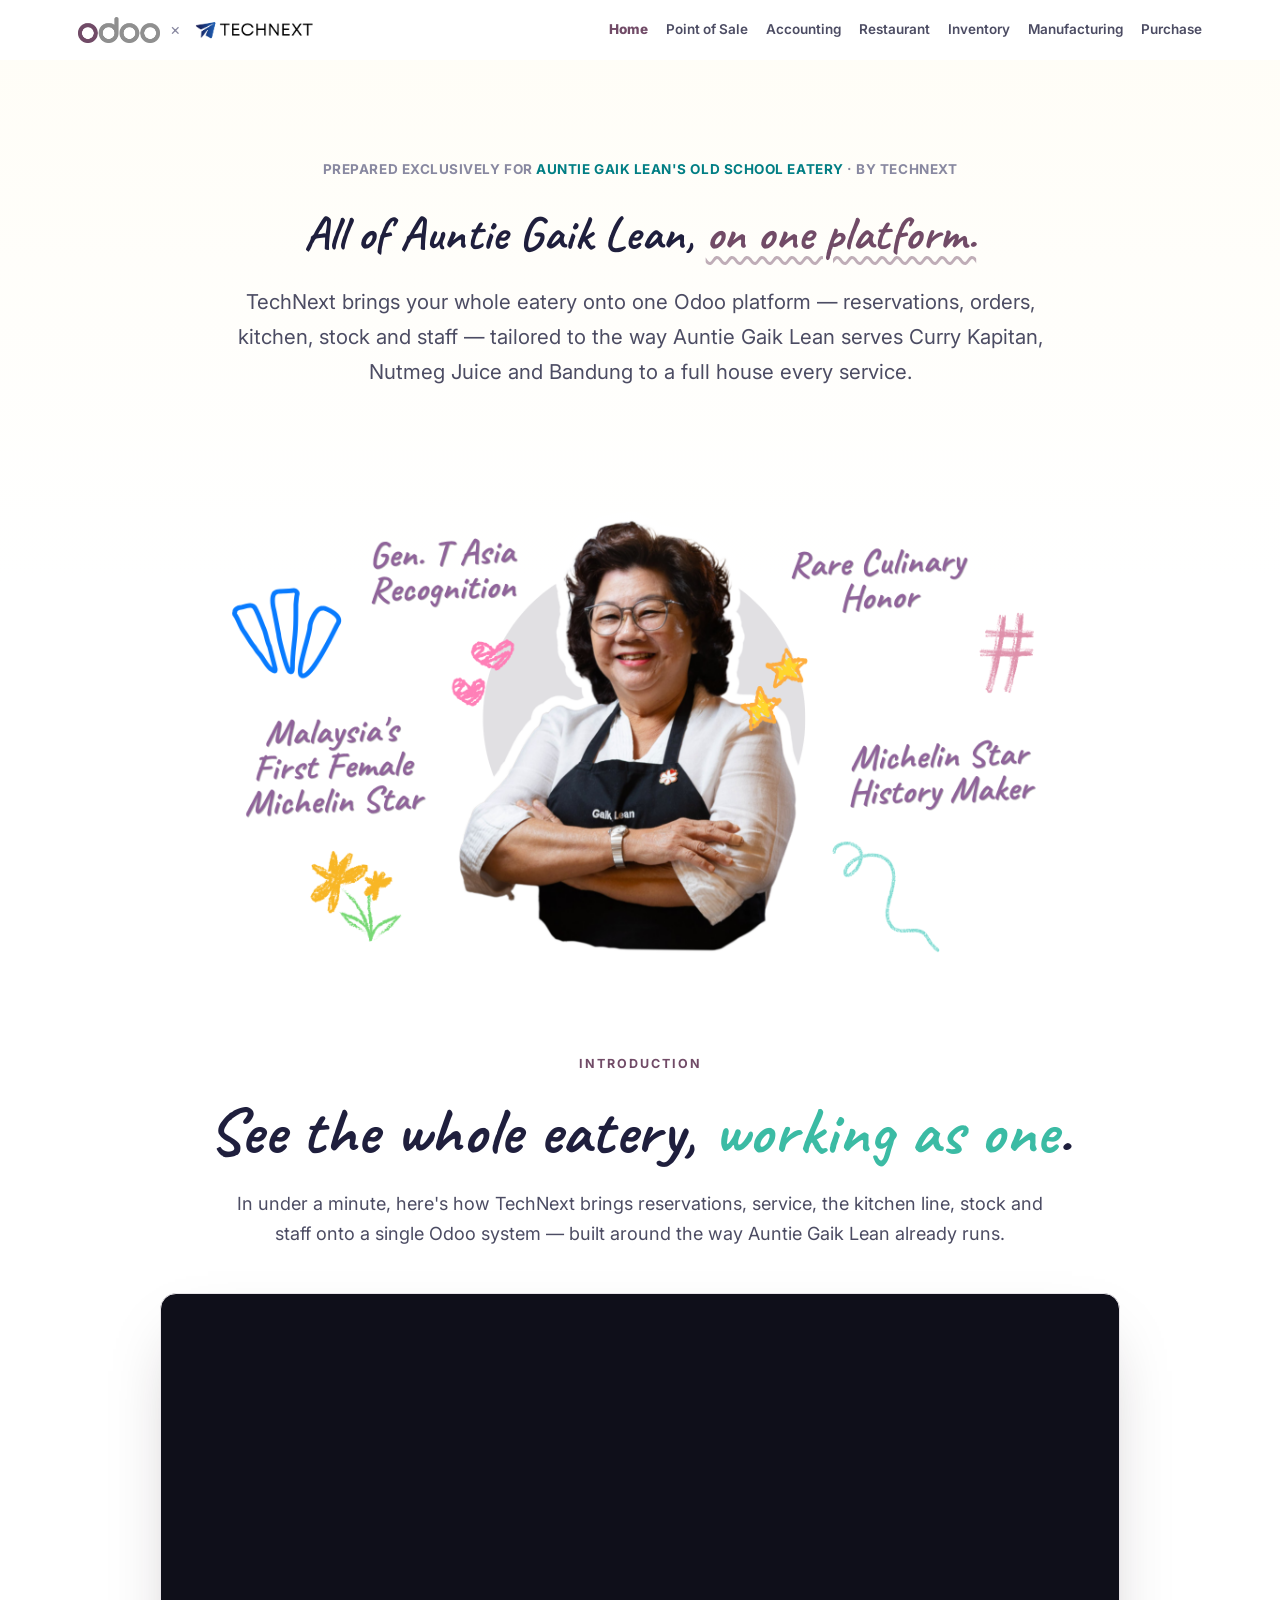
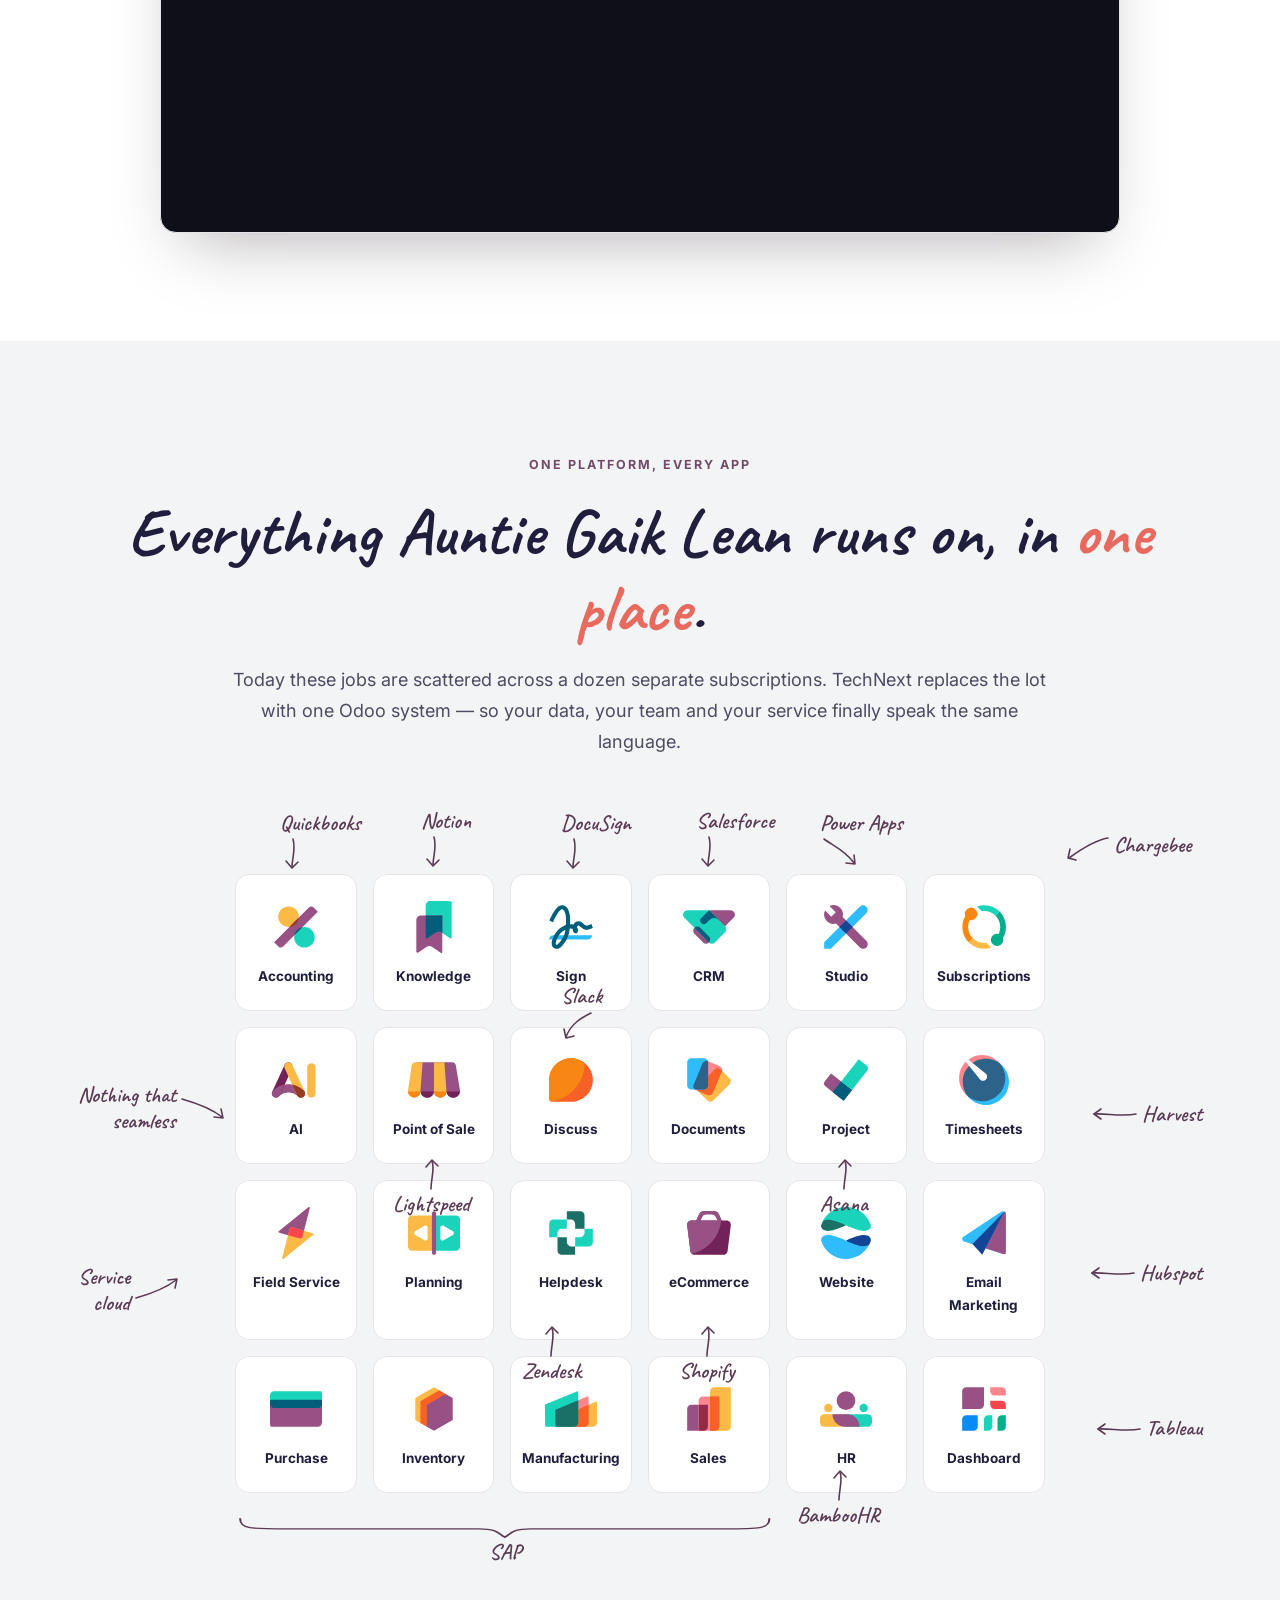
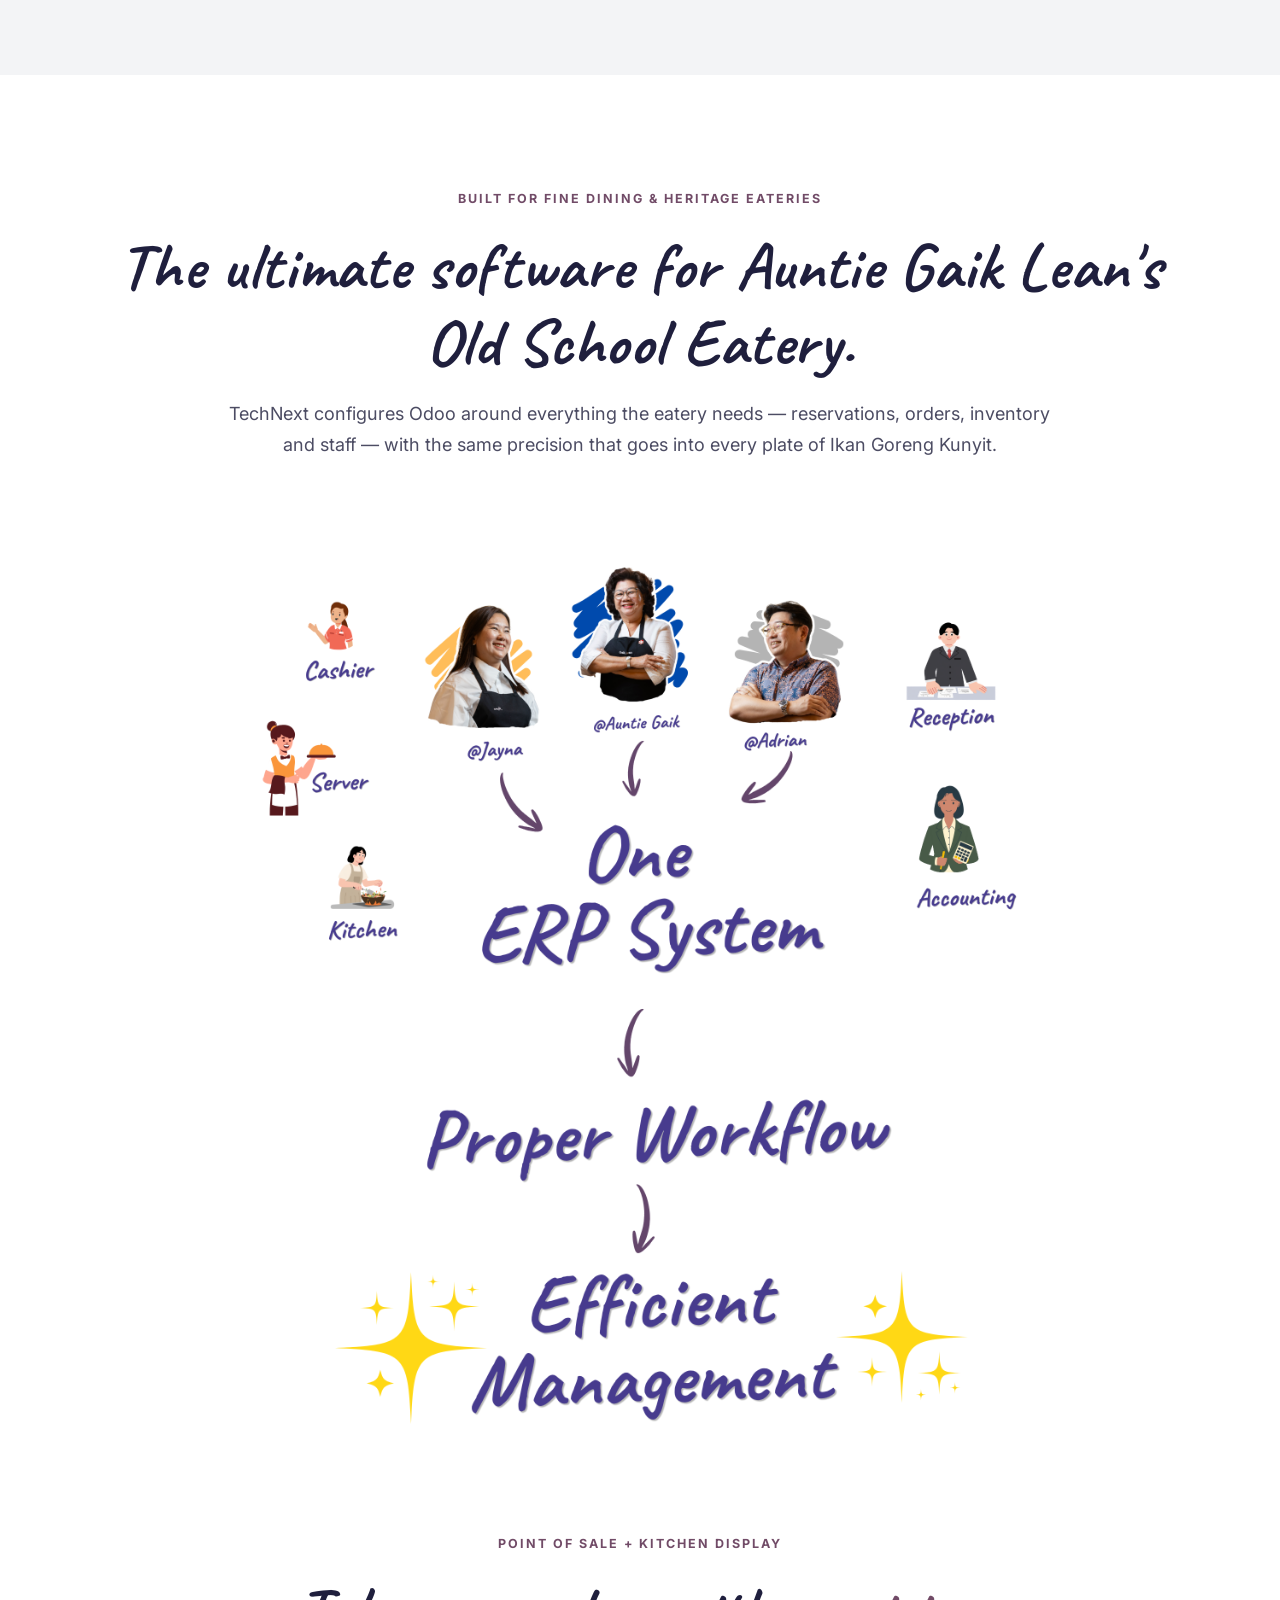
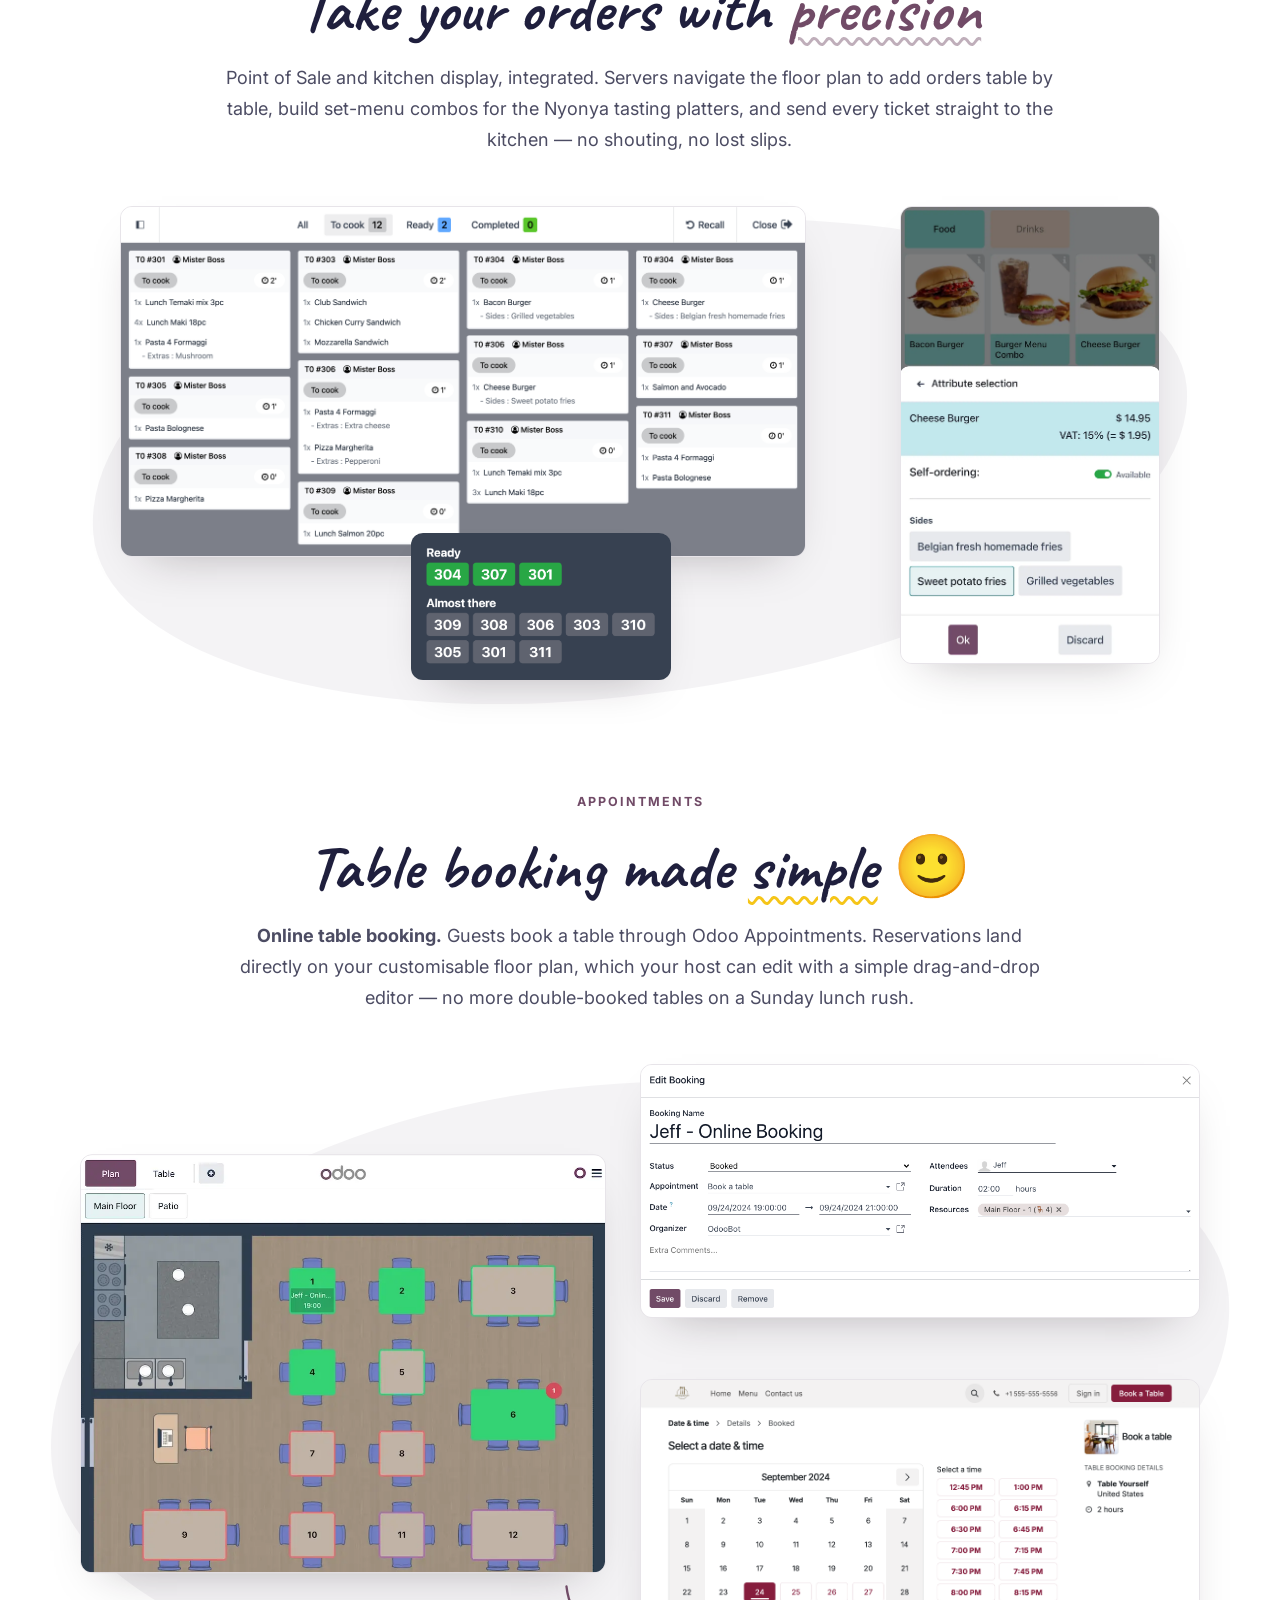
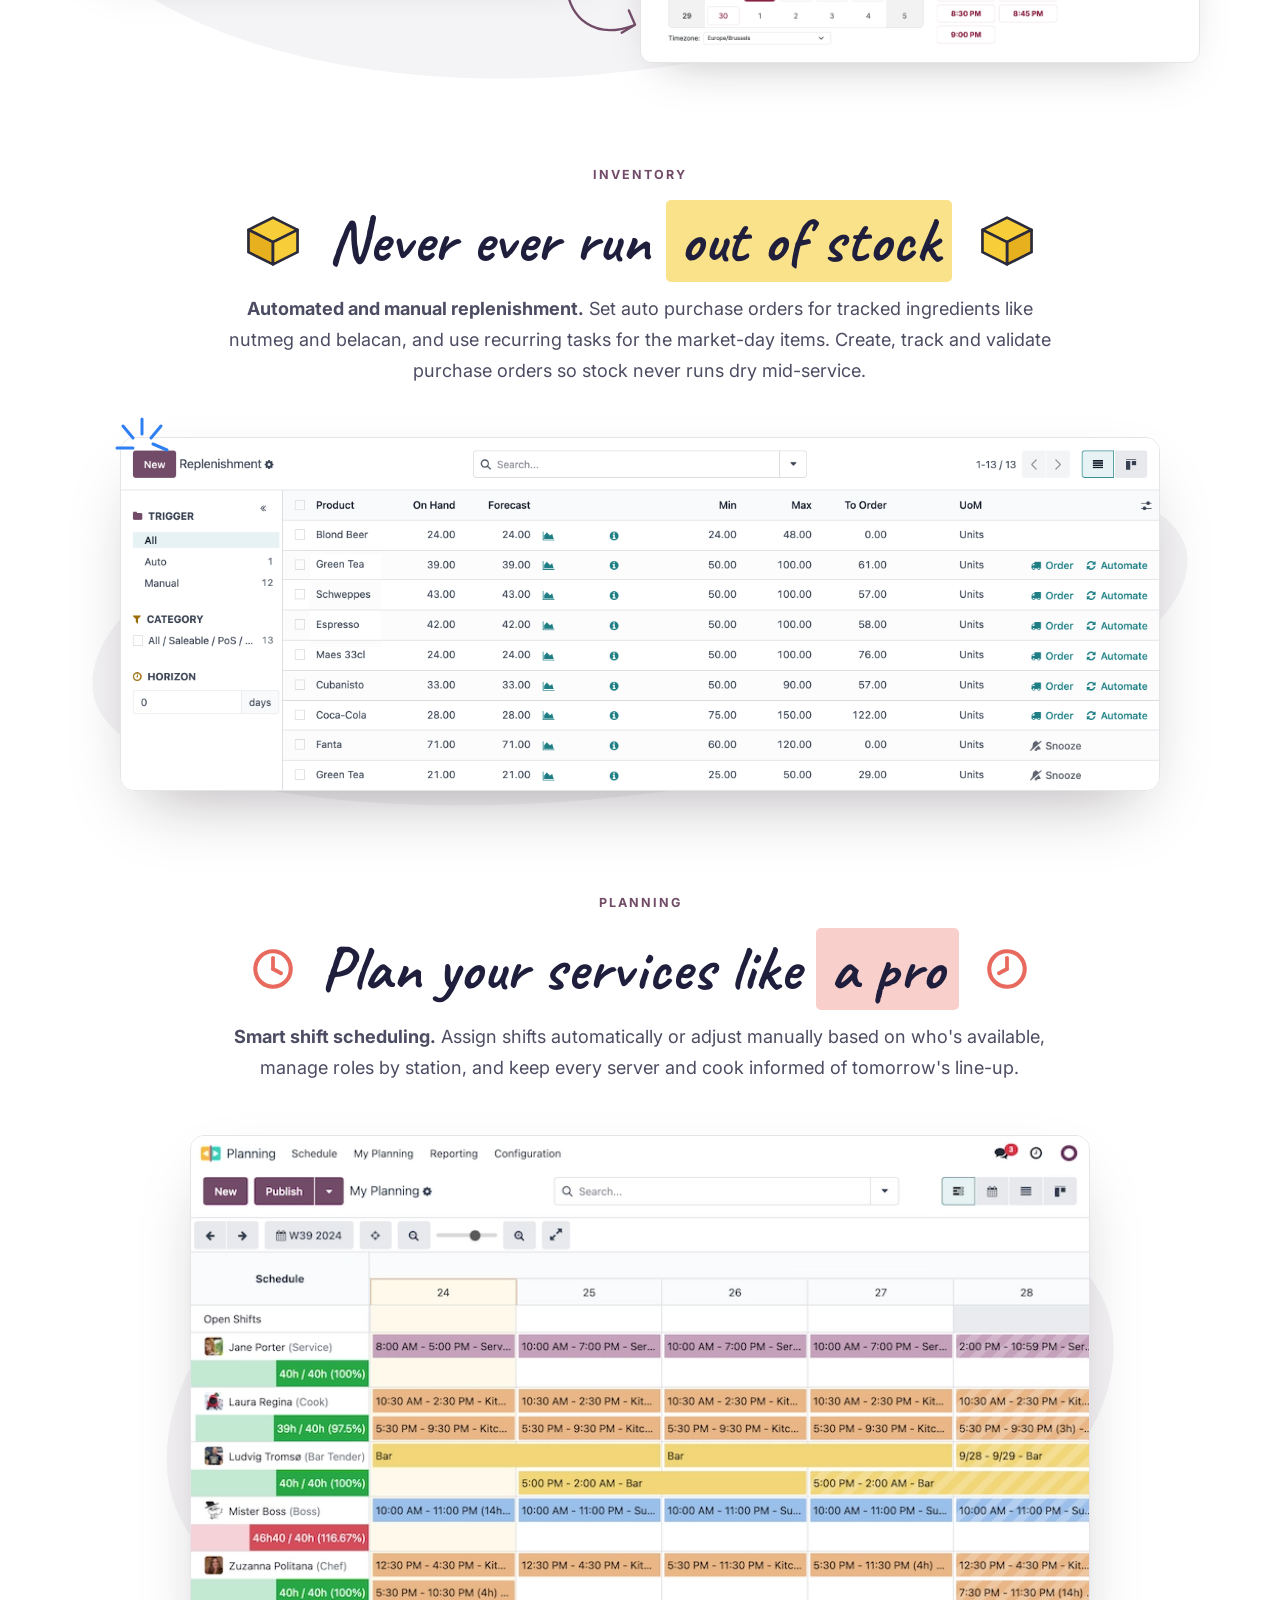
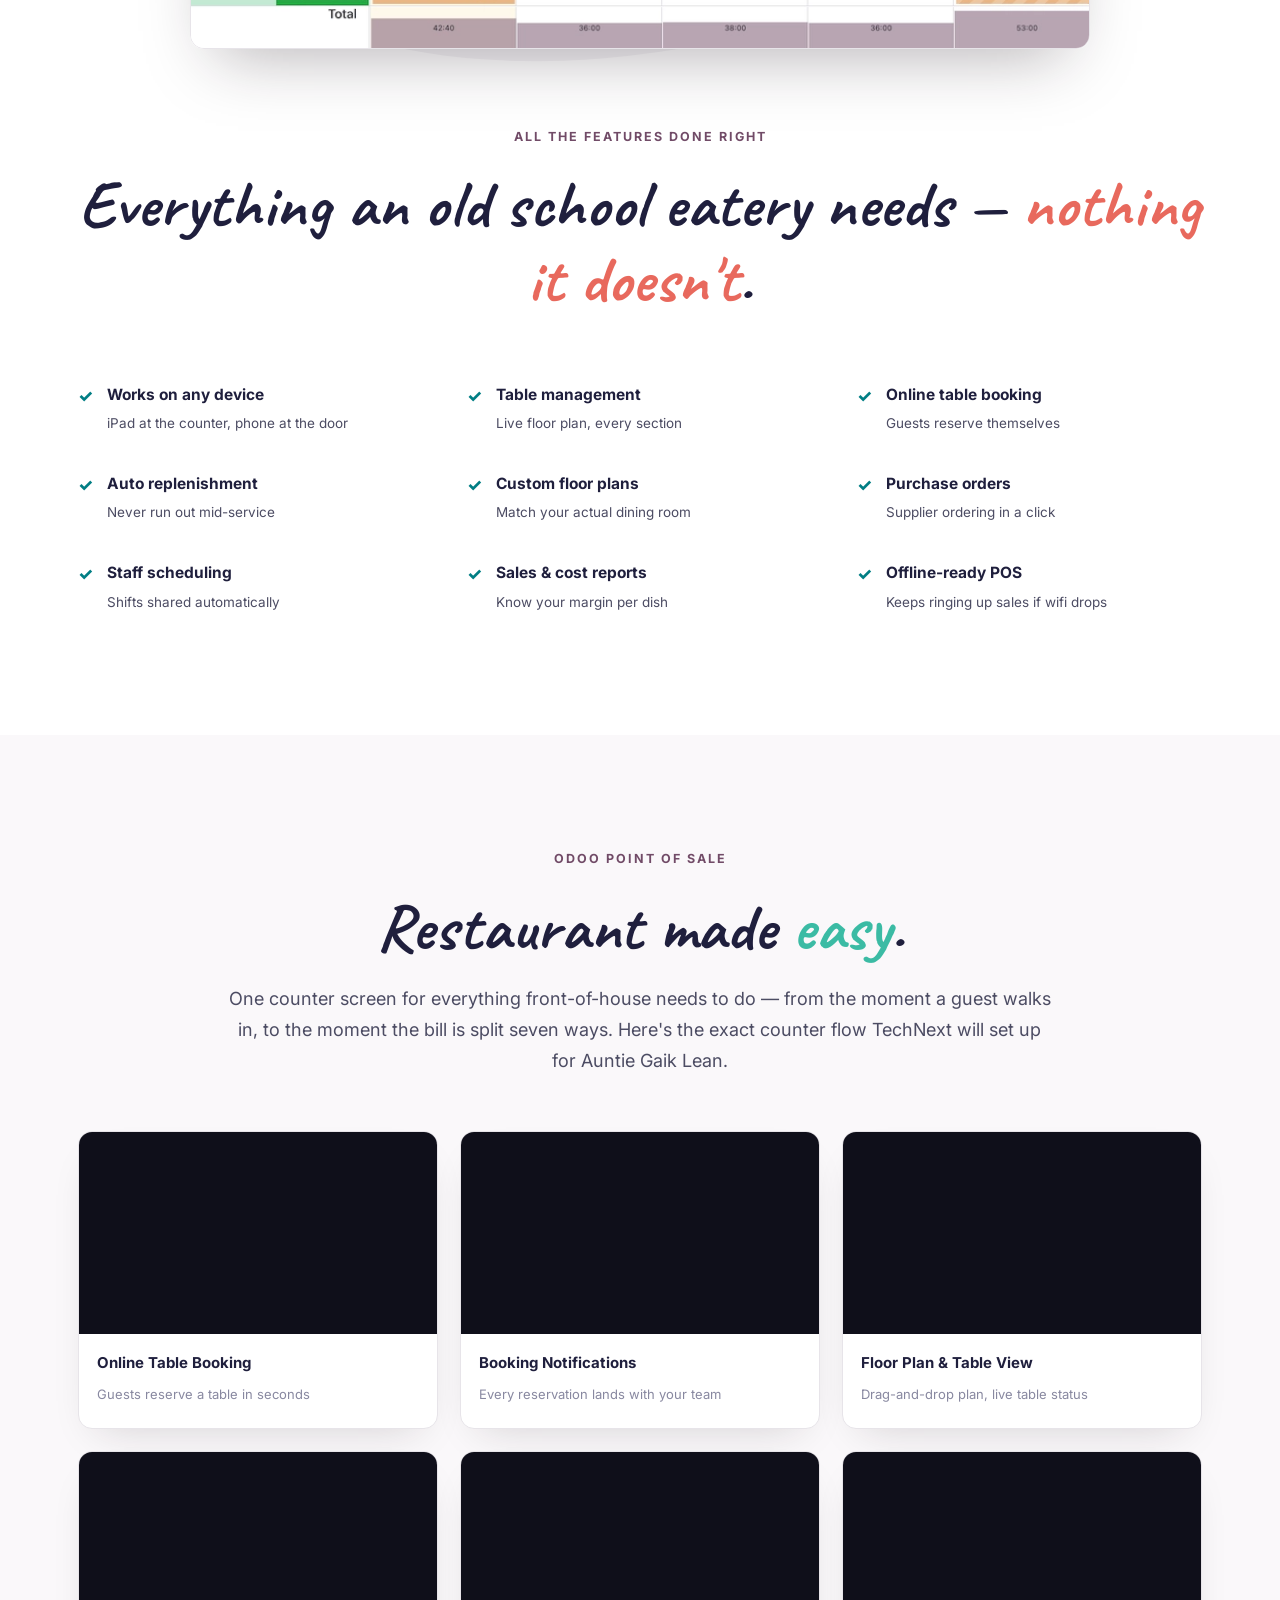
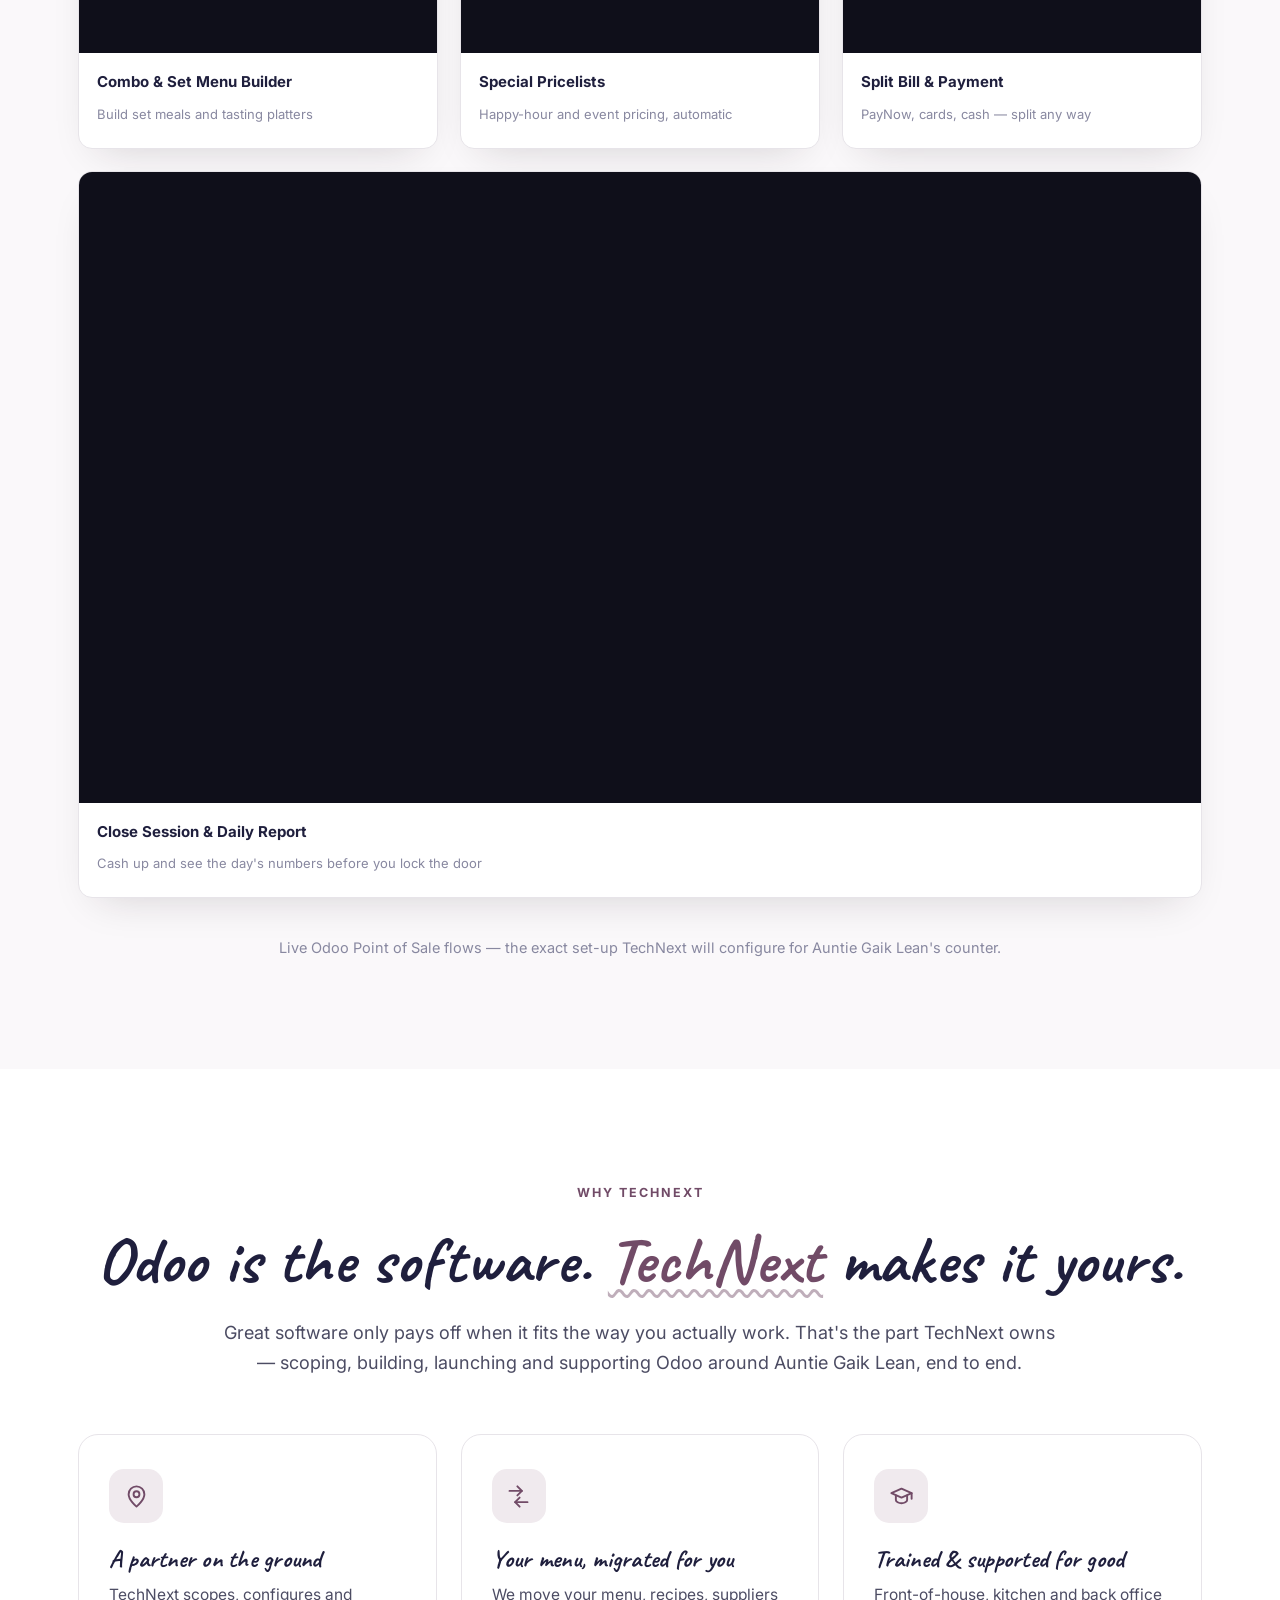
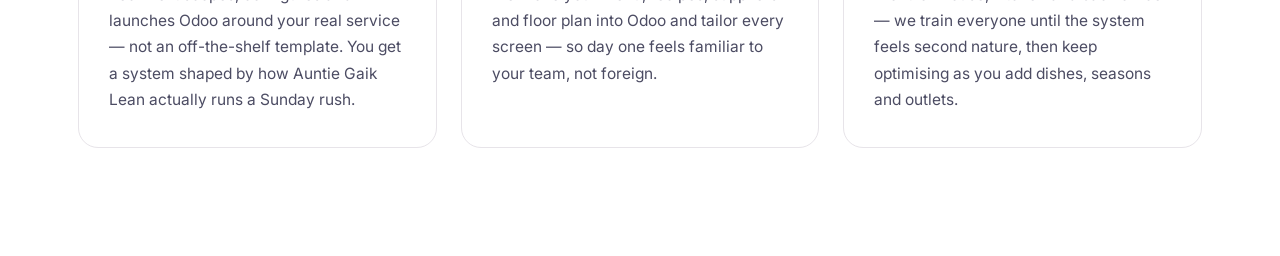
==== commit ab94d303: "Shadows, colorful titles, remove CTAs, accounting video, click-to-preview, animations - soft drop-sh" ====
--- a/index.html
+++ b/index.html
@@ -10,7 +10,7 @@
 <link rel="preconnect" href="https://fonts.googleapis.com"/>
 <link rel="preconnect" href="https://fonts.gstatic.com" crossorigin/>
 <link href="https://fonts.googleapis.com/css2?family=Inter:wght@400;500;600;700;800;900&family=Caveat:wght@400;600;700&display=swap" rel="stylesheet"/>
-<link rel="stylesheet" href="odoo-replica.css?v=14"/>
+<link rel="stylesheet" href="odoo-replica.css?v=15"/>
 </head>
 <body>
 
@@ -49,7 +49,7 @@
 <section class="intro-section" id="intro">
   <div class="container center">
     <span class="eyebrow">Introduction</span>
-    <h2 class="section-h">See the whole eatery, working as one.</h2>
+    <h2 class="section-h">See the whole eatery, <span class="w-teal">working as one</span>.</h2>
     <p class="section-sub center">In under a minute, here's how TechNext brings reservations, service, the kitchen line, stock and staff onto a single Odoo system — built around the way Auntie Gaik Lean already runs.</p>
     <div class="intro-video-wrap">
       <video class="pos-vid intro-video" src="video/intro.mp4" autoplay muted loop playsinline preload="metadata" aria-label="TechNext × Odoo introduction for Auntie Gaik Lean"></video>
@@ -61,7 +61,7 @@
 <section class="platform-apps" id="platform">
   <div class="container center">
     <span class="eyebrow">One platform, every app</span>
-    <h2 class="section-h">Everything Auntie Gaik Lean runs on, in one place.</h2>
+    <h2 class="section-h">Everything Auntie Gaik Lean runs on, in <span class="w-coral">one place</span>.</h2>
     <p class="section-sub center">Today these jobs are scattered across a dozen separate subscriptions. TechNext replaces the lot with one Odoo system — so your data, your team and your service finally speak the same language.</p>
     <div class="mega-universe">
       <!-- competitor annotations -->
@@ -268,7 +268,7 @@
 
   <div class="container center feature-list-wrap">
     <span class="eyebrow">All the features done right</span>
-    <h2 class="section-h">Everything an old school eatery needs — nothing it doesn't.</h2>
+    <h2 class="section-h">Everything an old school eatery needs — <span class="w-coral">nothing it doesn't</span>.</h2>
     <div class="check-grid">
       <div class="check-item">✓<div><b>Works on any device</b><span>iPad at the counter, phone at the door</span></div></div>
       <div class="check-item">✓<div><b>Table management</b><span>Live floor plan, every section</span></div></div>
@@ -288,7 +288,7 @@
   <div class="container">
     <div class="center" style="margin-bottom:20px">
       <span class="eyebrow">Odoo Point of Sale</span>
-      <h2 class="section-h">Restaurant made easy.</h2>
+      <h2 class="section-h">Restaurant made <span class="w-teal">easy</span>.</h2>
       <p class="section-sub center">One counter screen for everything front-of-house needs to do — from the moment a guest walks in, to the moment the bill is split seven ways. Here's the exact counter flow TechNext will set up for Auntie Gaik Lean.</p>
     </div>
 
@@ -368,6 +368,6 @@
   </div>
 </div>
 
-<script src="odoo-replica.js?v=14"></script>
+<script src="odoo-replica.js?v=15"></script>
 </body>
 </html>
--- a/odoo-replica.css
+++ b/odoo-replica.css
@@ -410,6 +410,37 @@
 /* "+" separator and hand-written follow-up line (odoo inventory hero) */
 .plus-sep{font-size:64px;line-height:1;color:#c9c6d0;text-align:center;margin:60px 0 10px;font-weight:300}
 .script-line{font-family:'Caveat',cursive;font-size:clamp(1.9rem,3.5vw,2.7rem);font-weight:700;color:var(--ink);text-align:center}
+
+/* ===== soft shadow on every screenshot/card ===== */
+.xc-img,.od-media .main,.od-media img,.annot-img,.pick-card,.rfq-collage img,.stack-shots img,.duo-arrow img,.hero-side .xc-img,.hero-side .side,.xc-overlap .main,.xc-overlap .over,.paperless img,.pos-showcase img,.tb-showcase img,.od-card img,.bank-media video,.bank-media img{box-shadow:0 20px 46px -26px rgba(31,20,30,.34)}
+
+/* ===== click-to-preview lightbox ===== */
+.zoomable{cursor:zoom-in;transition:transform .35s cubic-bezier(.2,.8,.25,1),box-shadow .35s ease}
+.zoomable:hover{transform:translateY(-4px) scale(1.012);box-shadow:0 32px 66px -28px rgba(31,20,30,.42)}
+.lb-modal{position:fixed;inset:0;z-index:300;display:flex;align-items:center;justify-content:center;padding:4vw;background:rgba(20,14,20,.82);backdrop-filter:blur(6px);-webkit-backdrop-filter:blur(6px);opacity:0;visibility:hidden;transition:opacity .3s ease,visibility .3s ease}
+.lb-modal.open{opacity:1;visibility:visible}
+.lb-inner{max-width:94vw;max-height:90vh;transform:scale(.94);transition:transform .38s cubic-bezier(.2,.85,.25,1);display:flex}
+.lb-modal.open .lb-inner{transform:scale(1)}
+.lb-inner img,.lb-inner video{display:block;max-width:94vw;max-height:90vh;width:auto;height:auto;border-radius:12px;box-shadow:0 40px 90px -30px rgba(0,0,0,.7);background:#fff}
+.lb-close{position:absolute;top:20px;right:26px;width:46px;height:46px;border-radius:50%;border:none;background:rgba(255,255,255,.16);color:#fff;font-size:26px;line-height:1;cursor:pointer;display:flex;align-items:center;justify-content:center;transition:background .2s,transform .2s}
+.lb-close:hover{background:rgba(255,255,255,.32);transform:scale(1.08)}
+
+/* ===== bank reconciliation section (odoo "Smart bank reconciliation") ===== */
+.bank-list{list-style:none;max-width:520px}
+.bank-list li{position:relative;padding-left:34px;margin-bottom:26px}
+.bank-list li::before{content:"";position:absolute;left:0;top:4px;width:18px;height:18px;border-radius:50%;border:3px solid #3bbba4;background:#eafaf6}
+.bank-list h4{font-family:'Inter',sans-serif;font-size:1.12rem;font-weight:800;color:var(--ink);margin-bottom:6px}
+.bank-list p{font-size:1rem;margin:0}
+.bank-media{position:relative}
+.bank-media video,.bank-media img{width:100%;border-radius:12px;display:block}
+.bank-badge{position:absolute;right:-8px;top:-46px;font-family:'Caveat',cursive;font-weight:700;font-size:1.5rem;color:var(--ink);display:flex;align-items:center;gap:8px}
+.bank-badge svg{width:40px;height:34px}
+@media(max-width:800px){.bank-badge{display:none}}
+.bank-play{position:absolute;left:50%;top:50%;transform:translate(-50%,-50%);width:78px;height:78px;border-radius:50%;background:rgba(255,255,255,.92);display:flex;align-items:center;justify-content:center;box-shadow:0 16px 40px -14px rgba(0,0,0,.4);pointer-events:none}
+.bank-play svg{width:30px;height:30px;margin-left:5px;color:#E8695D}
+
+/* extra reveal states for module media */
+.reveal.zoomable.in-view{transition:opacity .7s cubic-bezier(.2,.75,.25,1),translate .7s cubic-bezier(.2,.75,.25,1),transform .35s ease,box-shadow .35s ease}
 .chip-row{display:flex;flex-wrap:wrap;justify-content:center;gap:14px;margin-top:38px}
 .chip{background:#fff;border:1px solid var(--line);border-radius:999px;padding:12px 26px;font-weight:700;color:var(--ink);font-size:15px;box-shadow:0 10px 24px -16px rgba(31,20,30,.25)}
 .label-callouts{display:flex;flex-wrap:wrap;justify-content:center;gap:12px;margin-top:34px}
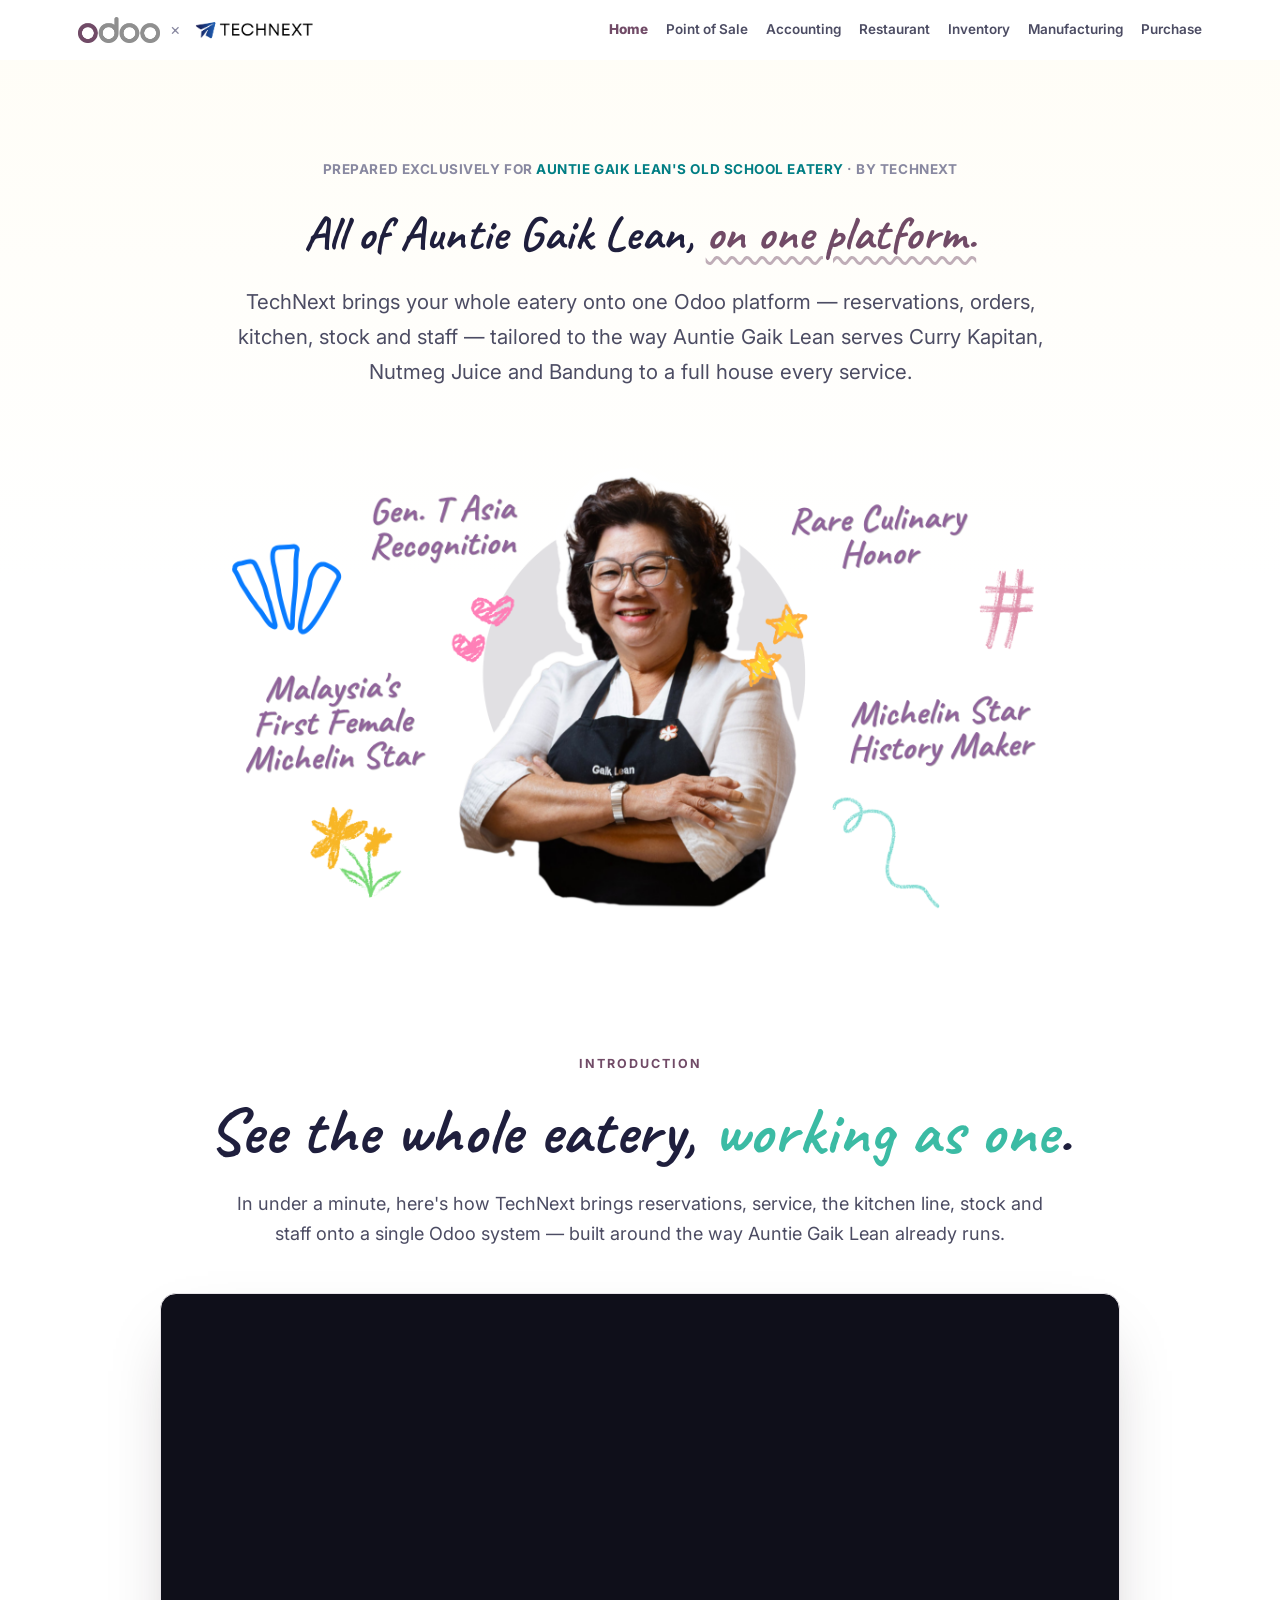
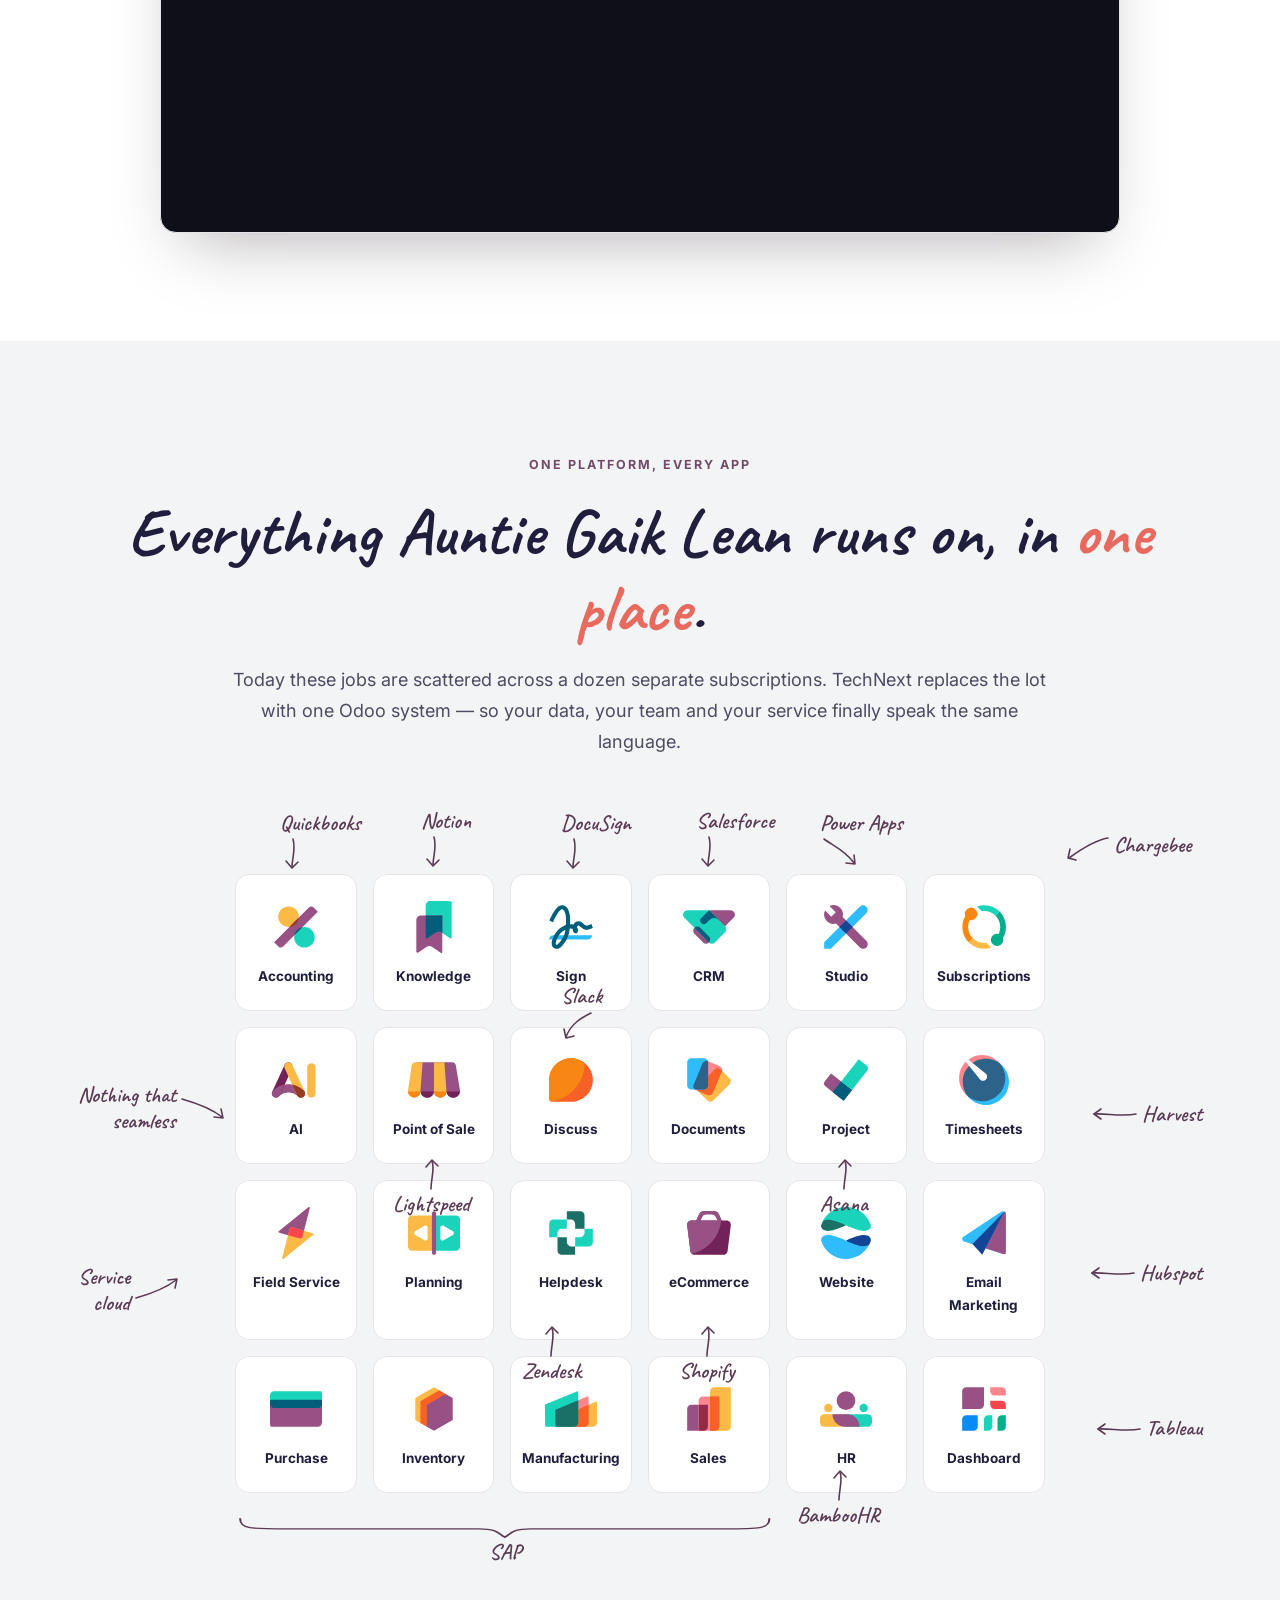
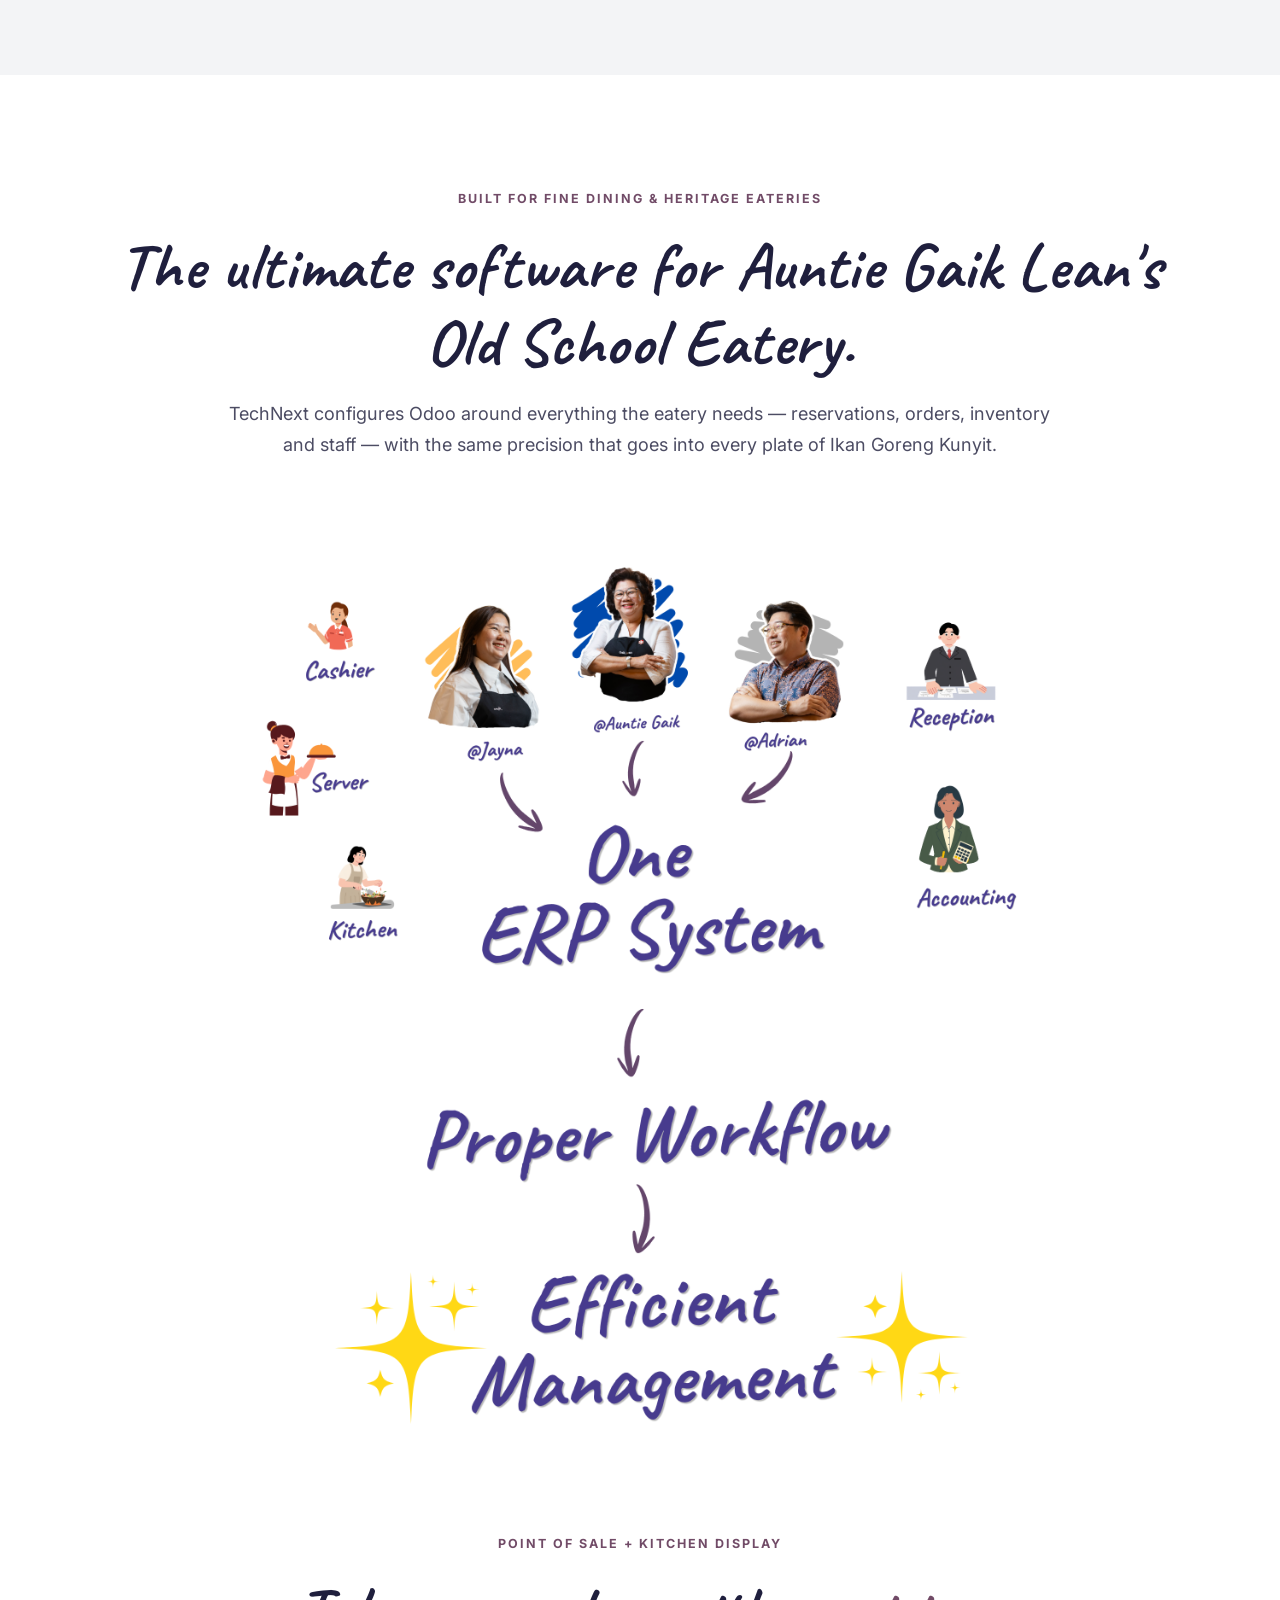
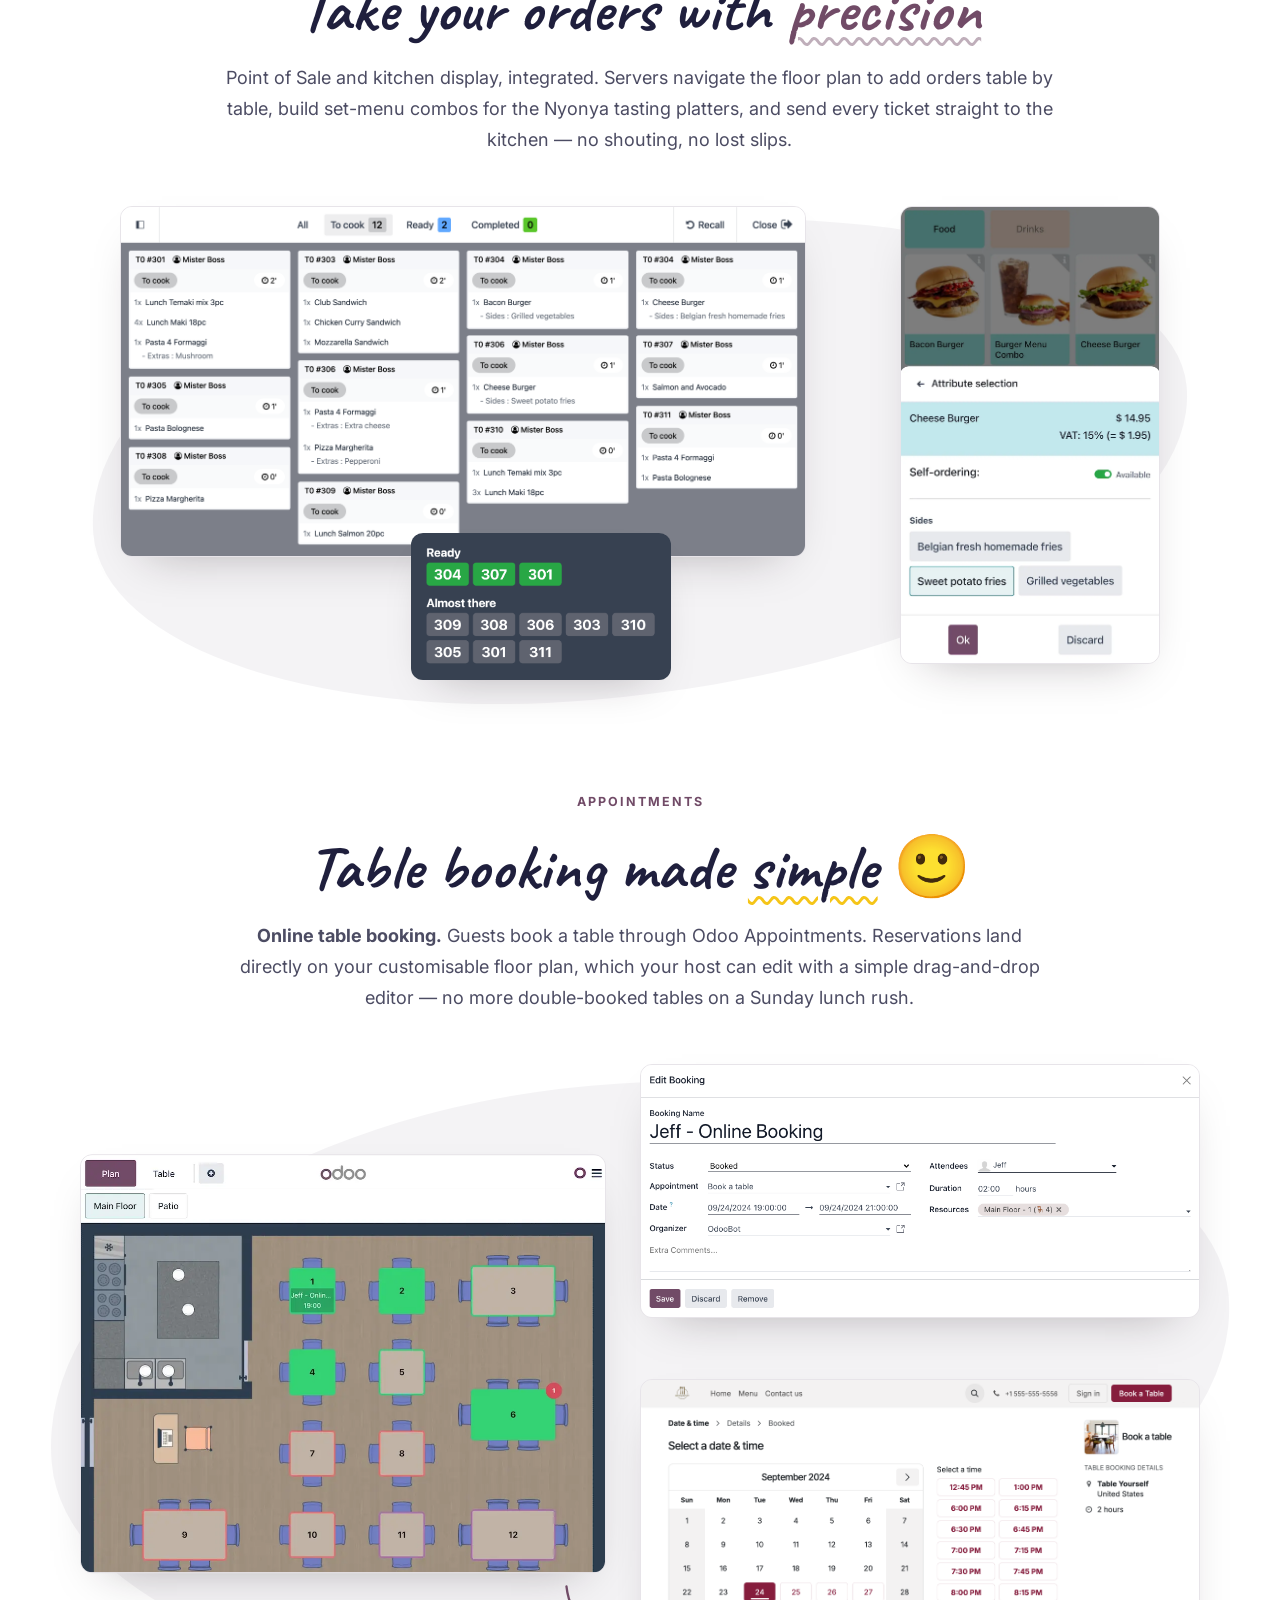
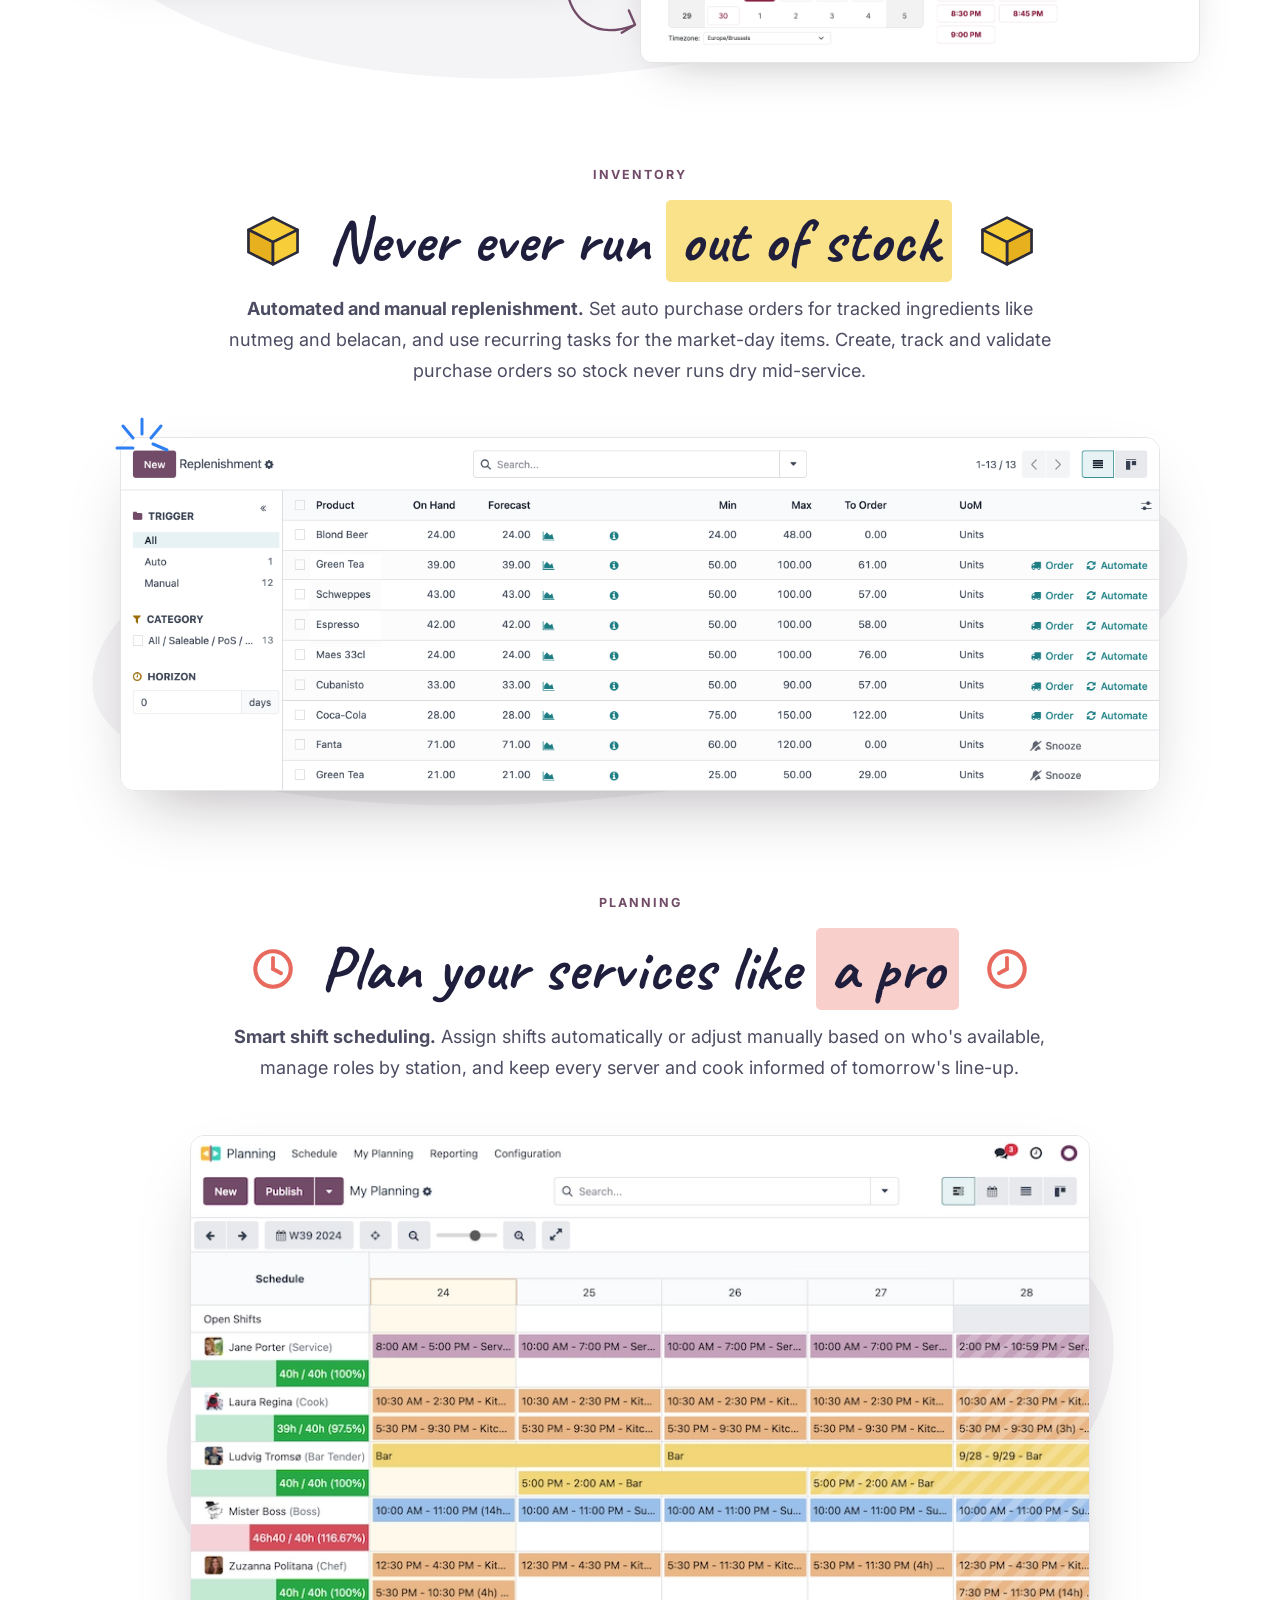
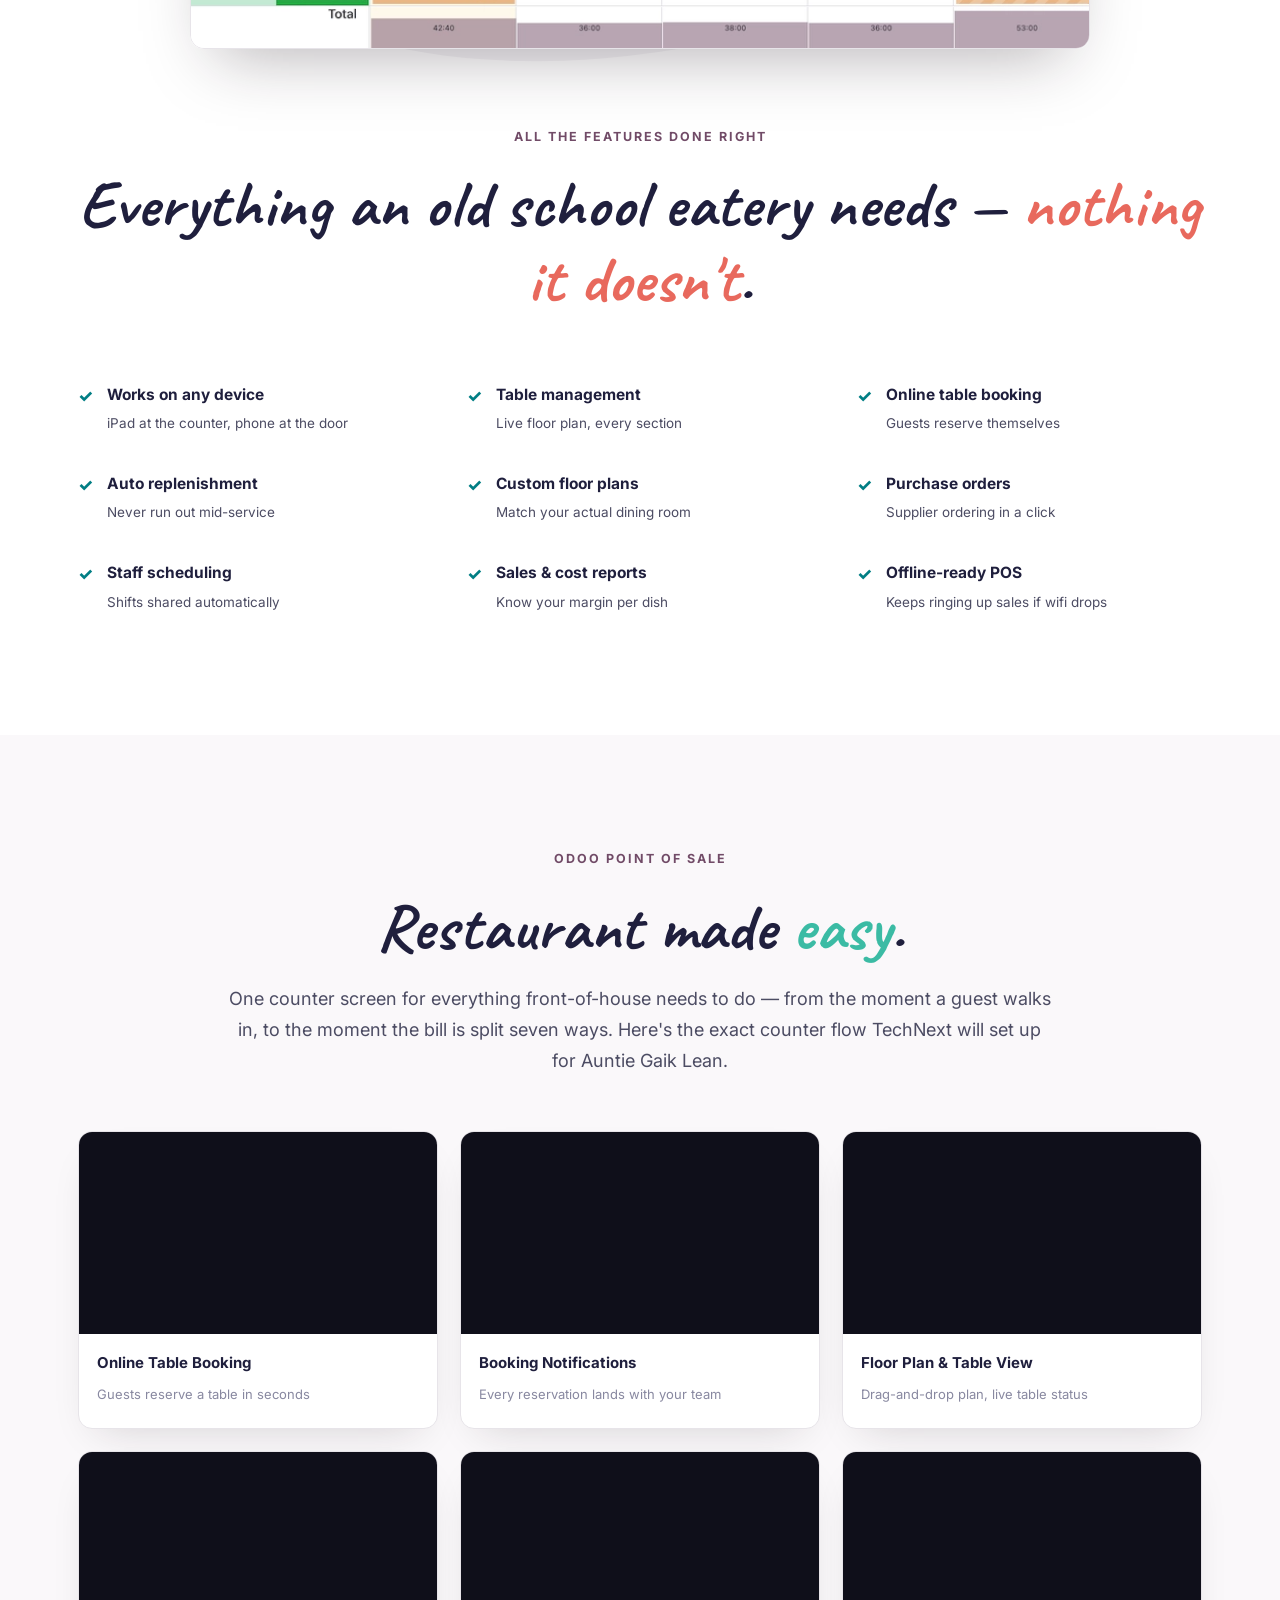
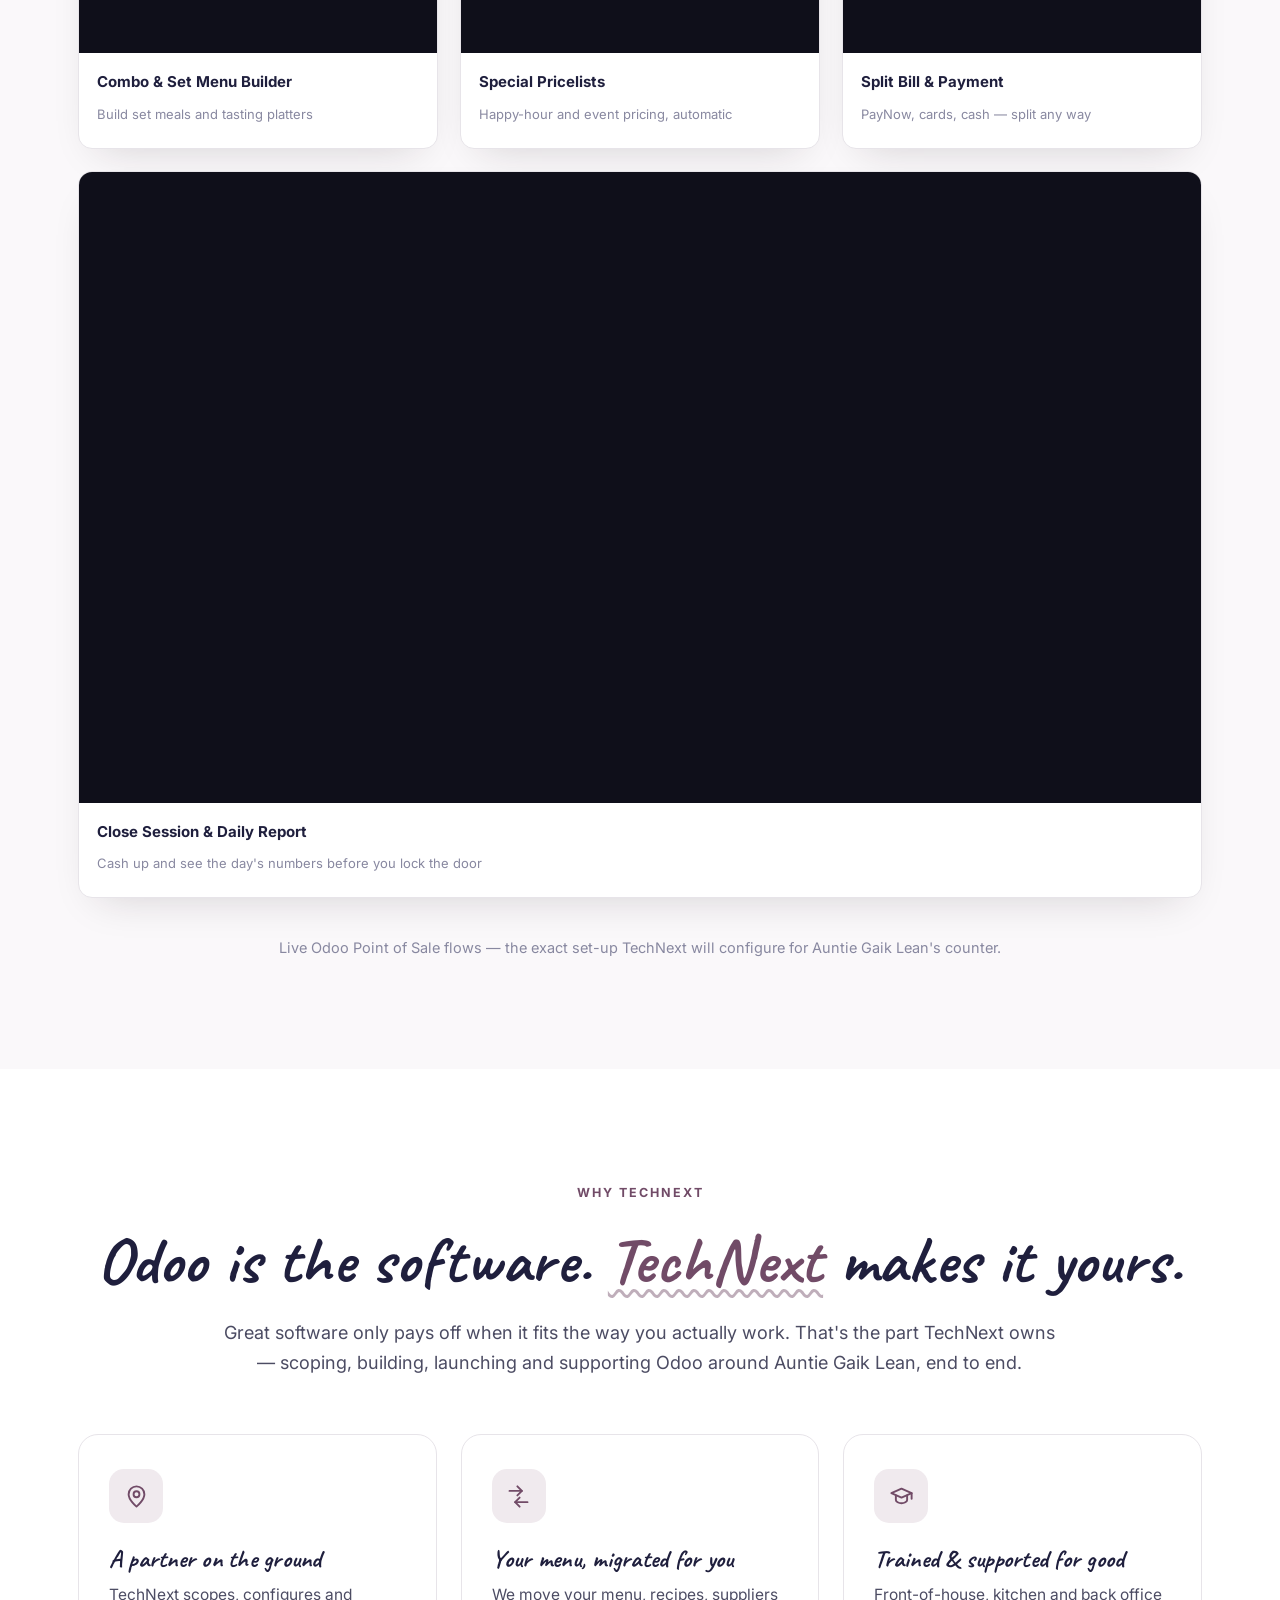
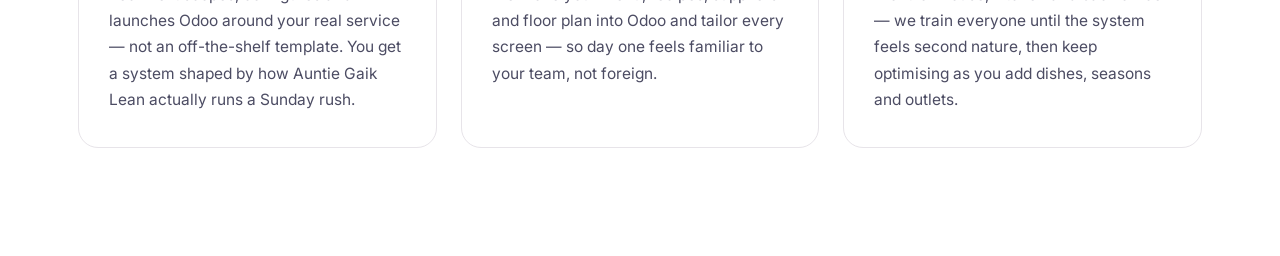
==== commit aac2a51b: "Remove scroll animation (keep click-to-preview); align Deals stack; add table to Restock - disable s" ====
--- a/index.html
+++ b/index.html
@@ -10,7 +10,7 @@
 <link rel="preconnect" href="https://fonts.googleapis.com"/>
 <link rel="preconnect" href="https://fonts.gstatic.com" crossorigin/>
 <link href="https://fonts.googleapis.com/css2?family=Inter:wght@400;500;600;700;800;900&family=Caveat:wght@400;600;700&display=swap" rel="stylesheet"/>
-<link rel="stylesheet" href="odoo-replica.css?v=15"/>
+<link rel="stylesheet" href="odoo-replica.css?v=16"/>
 </head>
 <body>
 
@@ -368,6 +368,6 @@
   </div>
 </div>
 
-<script src="odoo-replica.js?v=15"></script>
+<script src="odoo-replica.js?v=16"></script>
 </body>
 </html>
--- a/odoo-replica.css
+++ b/odoo-replica.css
@@ -73,14 +73,9 @@
 .hero-portrait{max-width:940px;margin:44px auto 0;padding:0 20px}
 .hero-portrait img{width:100%;display:block}
 
-/* ===== Scroll-reveal entrance + interactivity ===== */
-@media (prefers-reduced-motion: no-preference){
-  .reveal{opacity:0;translate:0 30px;transition:opacity .7s cubic-bezier(.2,.75,.25,1),translate .7s cubic-bezier(.2,.75,.25,1),transform .32s ease,box-shadow .32s ease}
-  .reveal.in-view{opacity:1;translate:0 0}
-  .hero-portrait.reveal{translate:0 44px;transition-duration:.9s}
-}
-/* title hover movement */
-.hero h1,.section-h,.pos-orders h2,.tb-feature h2,.plan-head,.inv-head,.quotation-head{transition:transform .32s ease}
+/* ===== Scroll-reveal entrance animation removed on request (content always visible) ===== */
+.reveal{opacity:1;translate:none}
+.reveal.in-view{opacity:1;translate:none}
 .section-h:hover,.pos-orders h2:hover,.plan-head:hover,.inv-head:hover,.quotation-head:hover{transform:translateY(-3px)}
 /* interactive media frames */
 .intro-frame img,.plan-showcase img,.inv-showcase img,.quotation-video,.pos-main,.tb-plan{transition:transform .38s cubic-bezier(.2,.7,.2,1),box-shadow .38s ease}
@@ -333,11 +328,11 @@
 @media(max-width:800px){.img-collage{columns:1}}
 .img-collage img{display:block;width:100%;border-radius:12px;margin-bottom:22px;break-inside:avoid;-webkit-column-break-inside:avoid;box-shadow:0 16px 40px -28px rgba(31,20,30,.3)}
 /* stacked shots with hand-drawn arrow between (odoo purchase "flexible agreements") */
-.stack-shots{max-width:860px;margin:44px auto 0}
+.stack-shots{max-width:820px;margin:44px auto 0}
 .stack-shots img{display:block;border-radius:12px;box-shadow:0 22px 50px -28px rgba(31,20,30,.3)}
-.stack-shots .shot-1{width:92%;margin-left:auto}
-.stack-shots .mid-arrow{display:flex;justify-content:center;padding:22px 0;color:var(--purple-dark)}
-.stack-shots .shot-2{width:78%;margin-left:auto}
+.stack-shots .shot-1{width:100%;margin:0 auto}
+.stack-shots .mid-arrow{display:flex;justify-content:center;padding:20px 0;color:var(--purple-dark)}
+.stack-shots .shot-2{width:82%;margin:0 auto}
 /* small-left / big-right duo with arrow between (odoo "cross-channel selling") */
 .duo-arrow{display:grid;grid-template-columns:1fr 70px 1.35fr;gap:14px;align-items:center;max-width:1040px;margin:44px auto 0}
 .duo-arrow img{width:100%;border-radius:12px;box-shadow:0 18px 44px -28px rgba(31,20,30,.28)}
@@ -415,8 +410,7 @@
 .xc-img,.od-media .main,.od-media img,.annot-img,.pick-card,.rfq-collage img,.stack-shots img,.duo-arrow img,.hero-side .xc-img,.hero-side .side,.xc-overlap .main,.xc-overlap .over,.paperless img,.pos-showcase img,.tb-showcase img,.od-card img,.bank-media video,.bank-media img{box-shadow:0 20px 46px -26px rgba(31,20,30,.34)}
 
 /* ===== click-to-preview lightbox ===== */
-.zoomable{cursor:zoom-in;transition:transform .35s cubic-bezier(.2,.8,.25,1),box-shadow .35s ease}
-.zoomable:hover{transform:translateY(-4px) scale(1.012);box-shadow:0 32px 66px -28px rgba(31,20,30,.42)}
+.zoomable{cursor:zoom-in}
 .lb-modal{position:fixed;inset:0;z-index:300;display:flex;align-items:center;justify-content:center;padding:4vw;background:rgba(20,14,20,.82);backdrop-filter:blur(6px);-webkit-backdrop-filter:blur(6px);opacity:0;visibility:hidden;transition:opacity .3s ease,visibility .3s ease}
 .lb-modal.open{opacity:1;visibility:visible}
 .lb-inner{max-width:94vw;max-height:90vh;transform:scale(.94);transition:transform .38s cubic-bezier(.2,.85,.25,1);display:flex}
